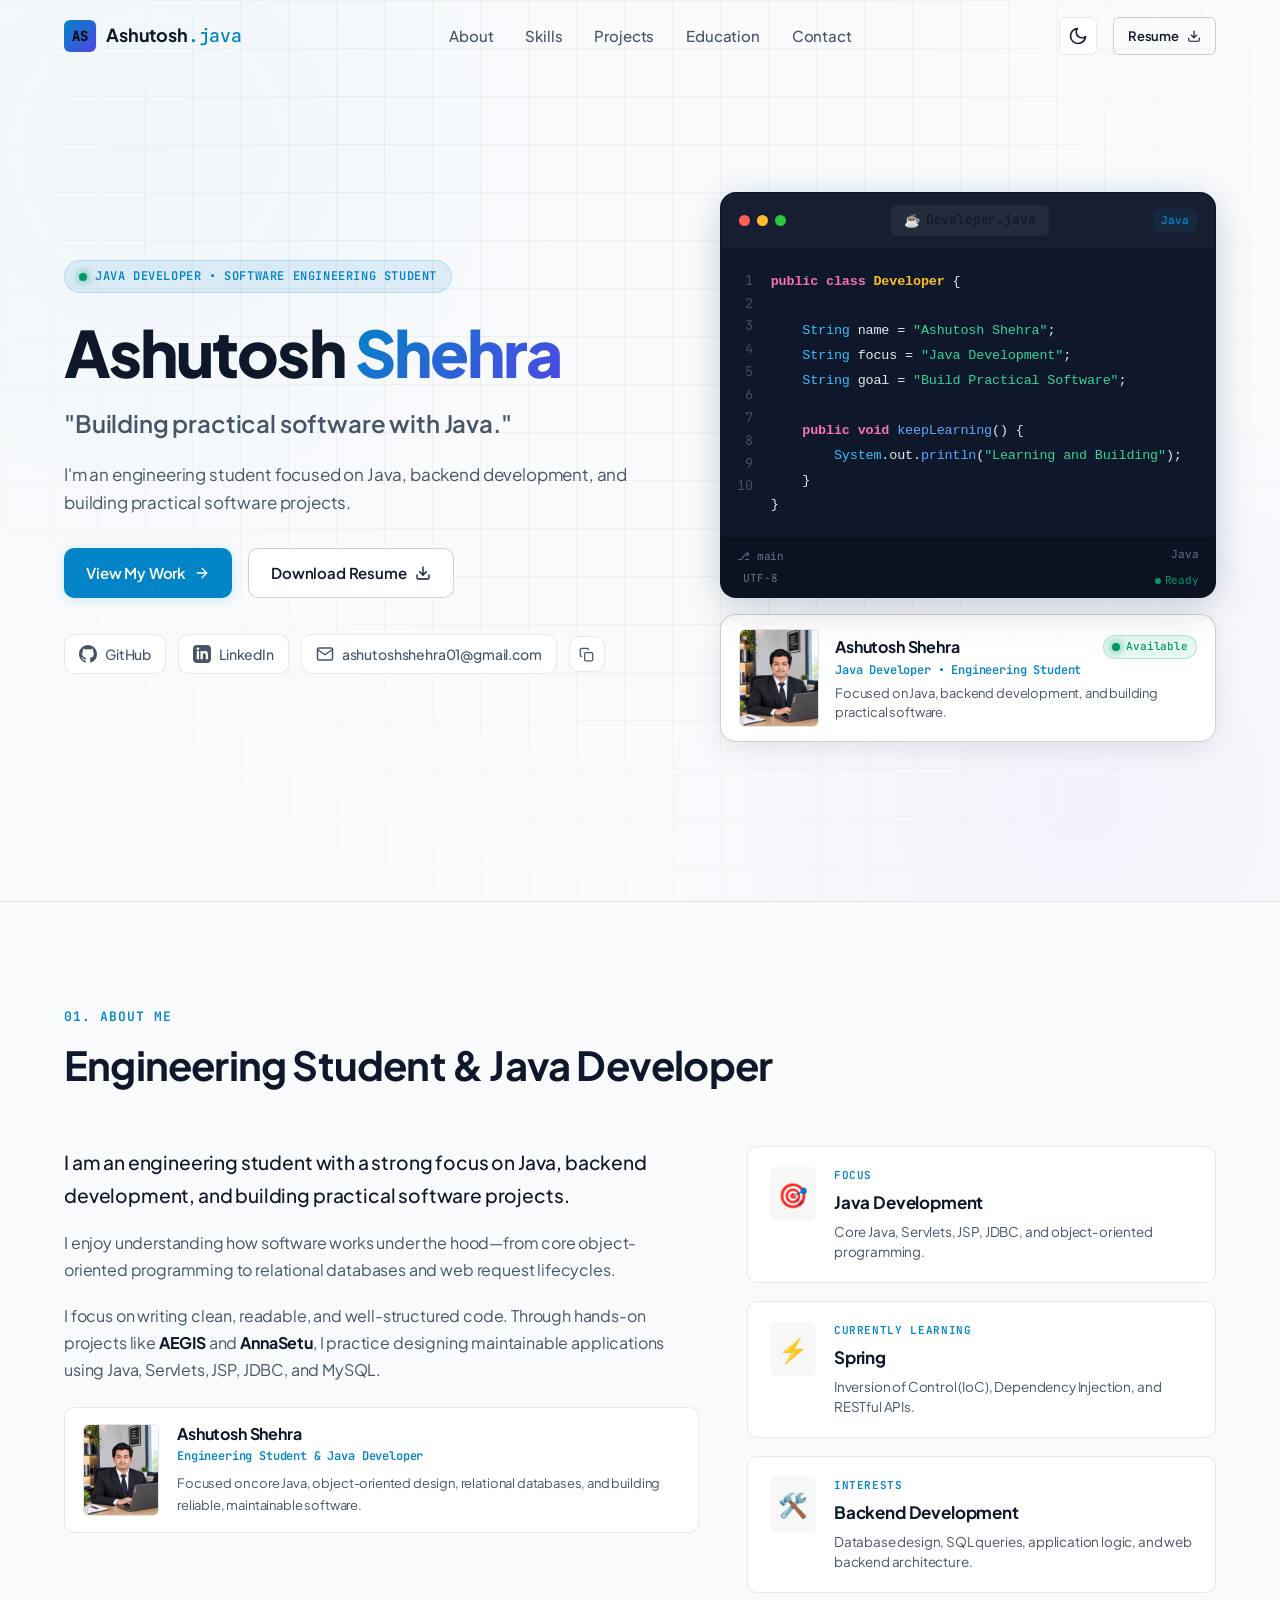
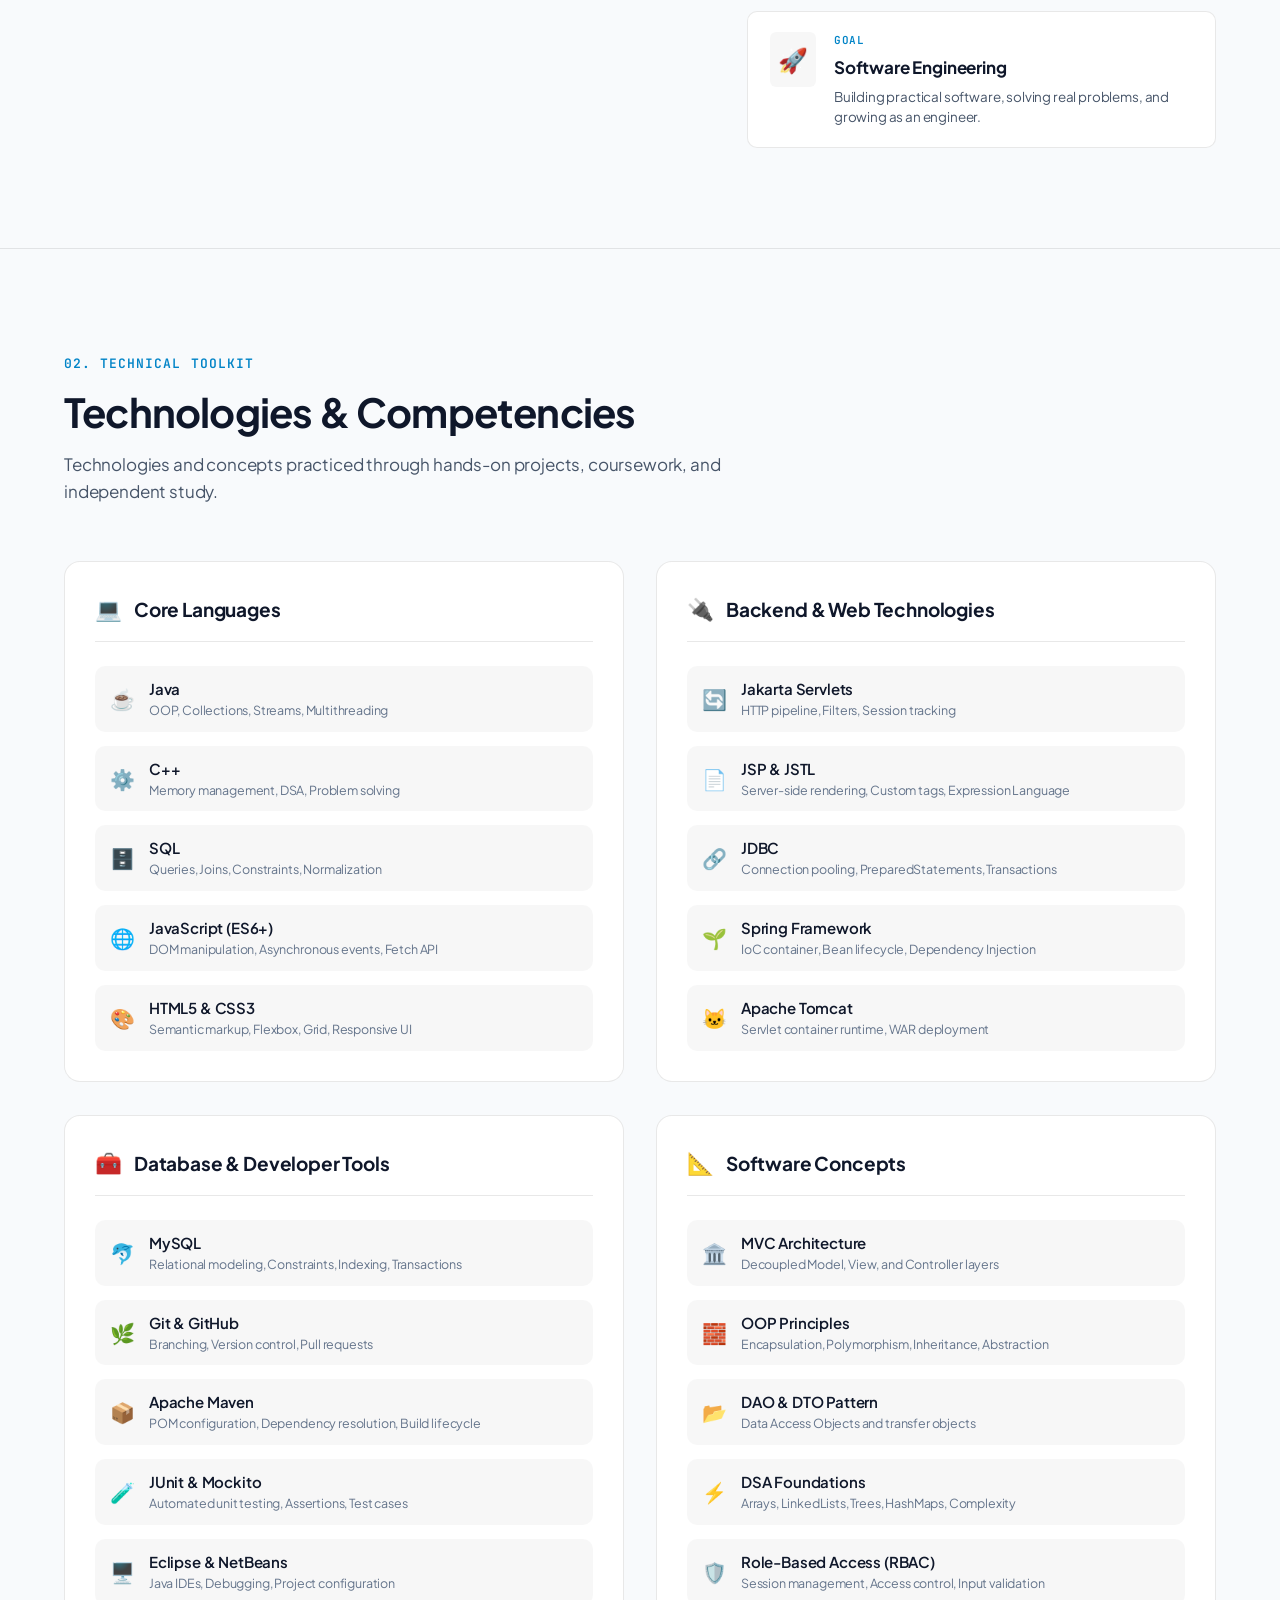
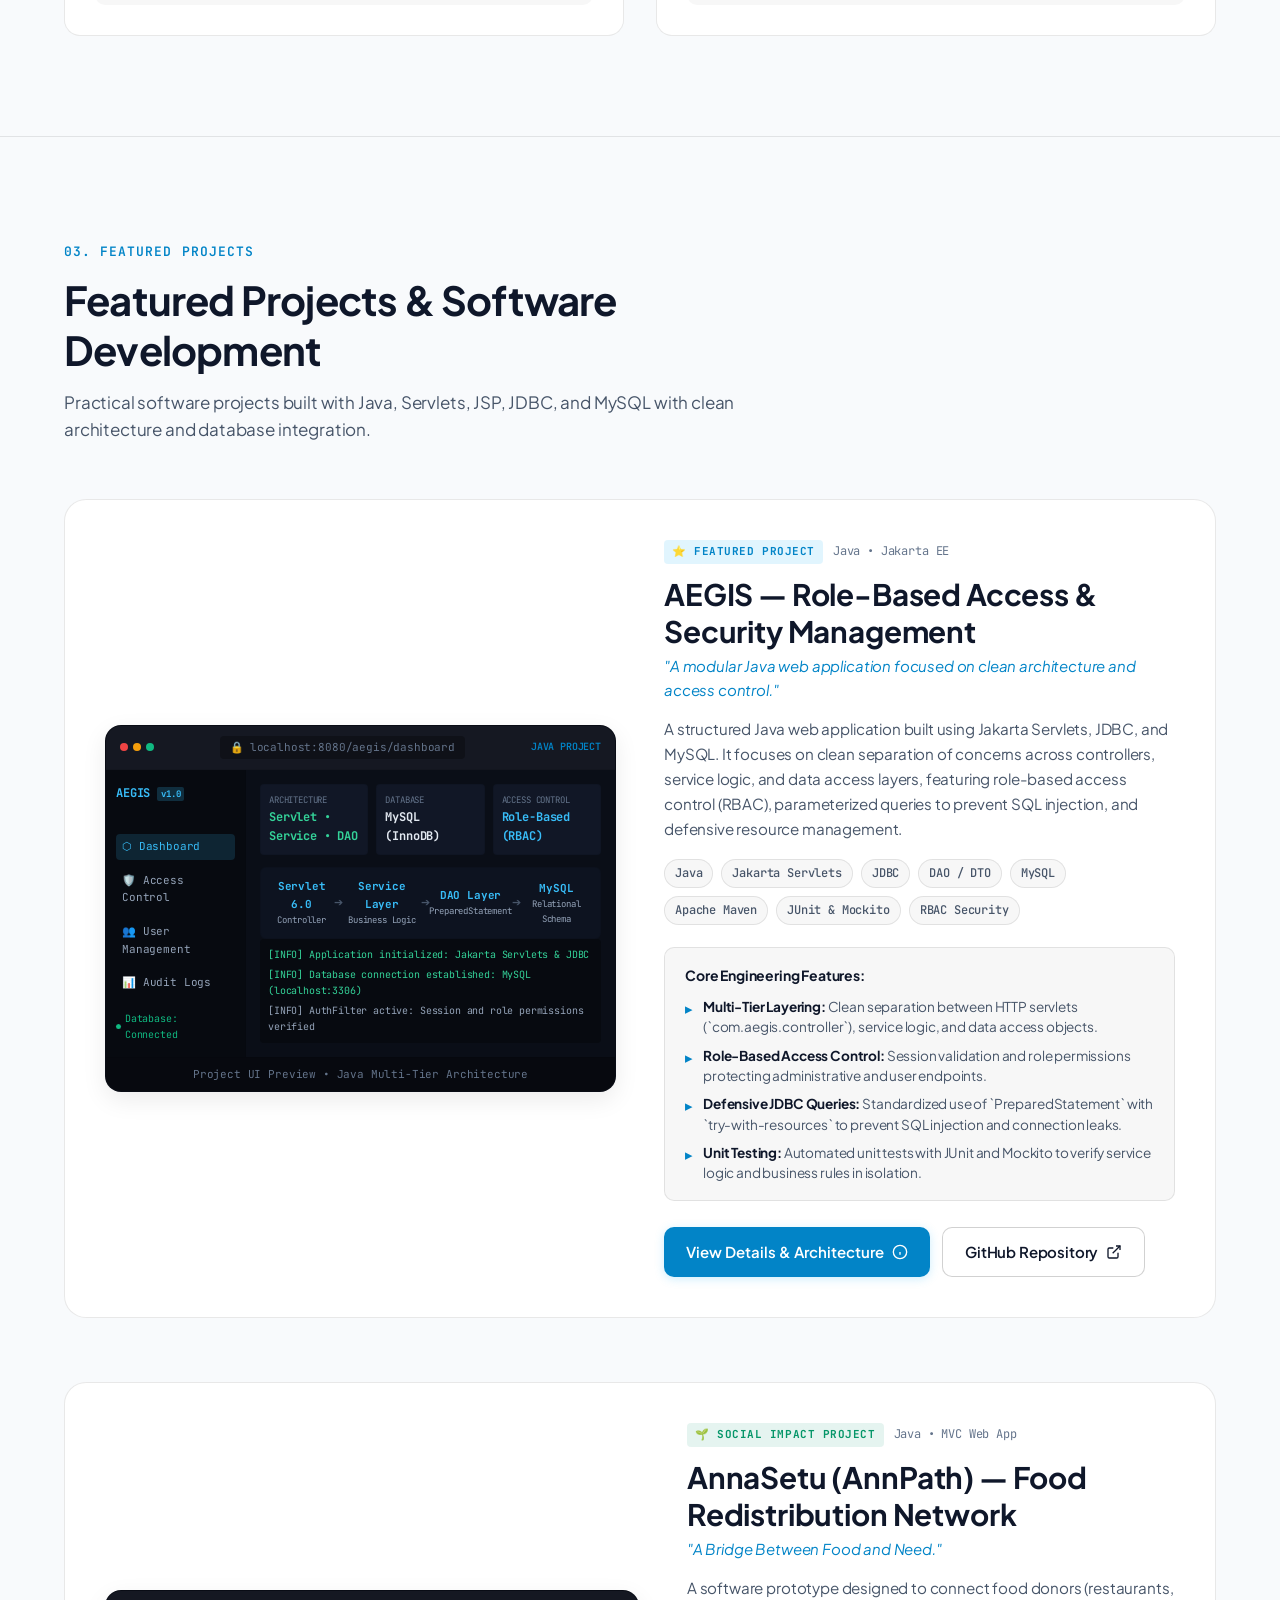
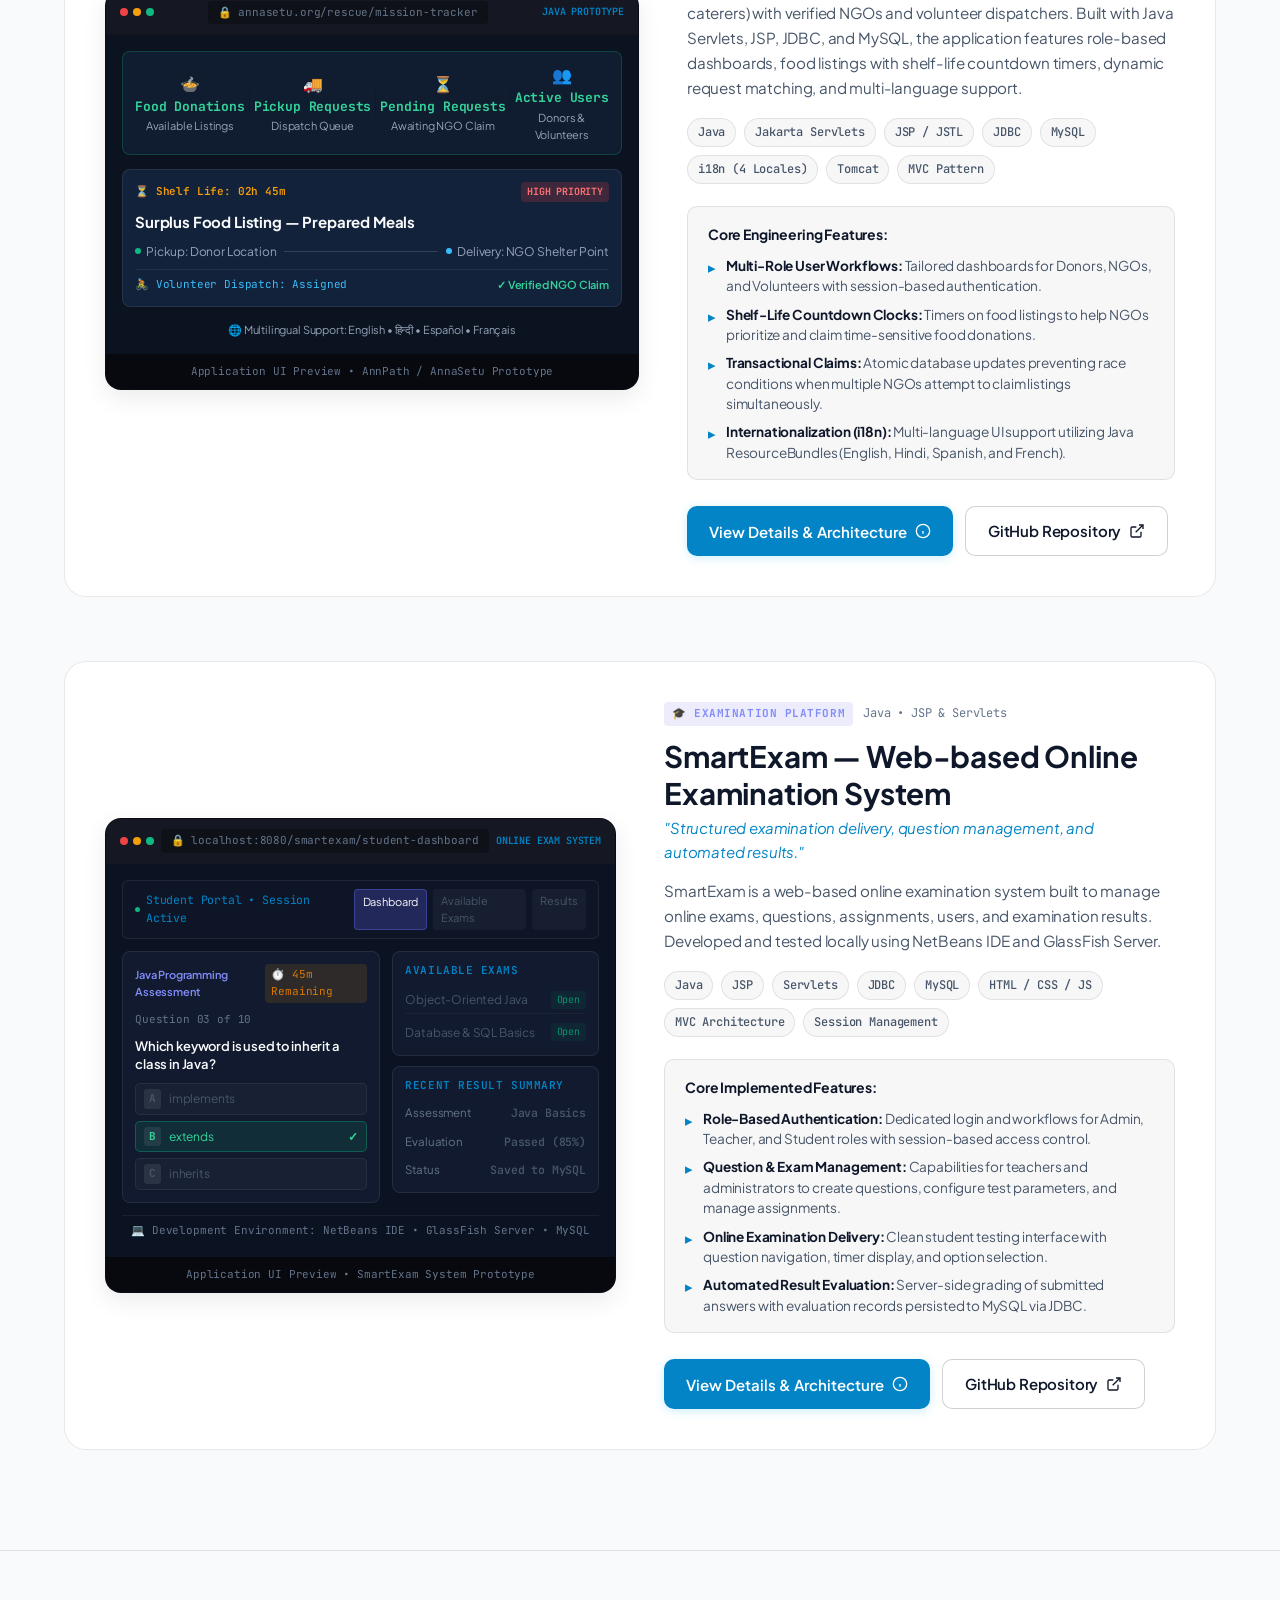
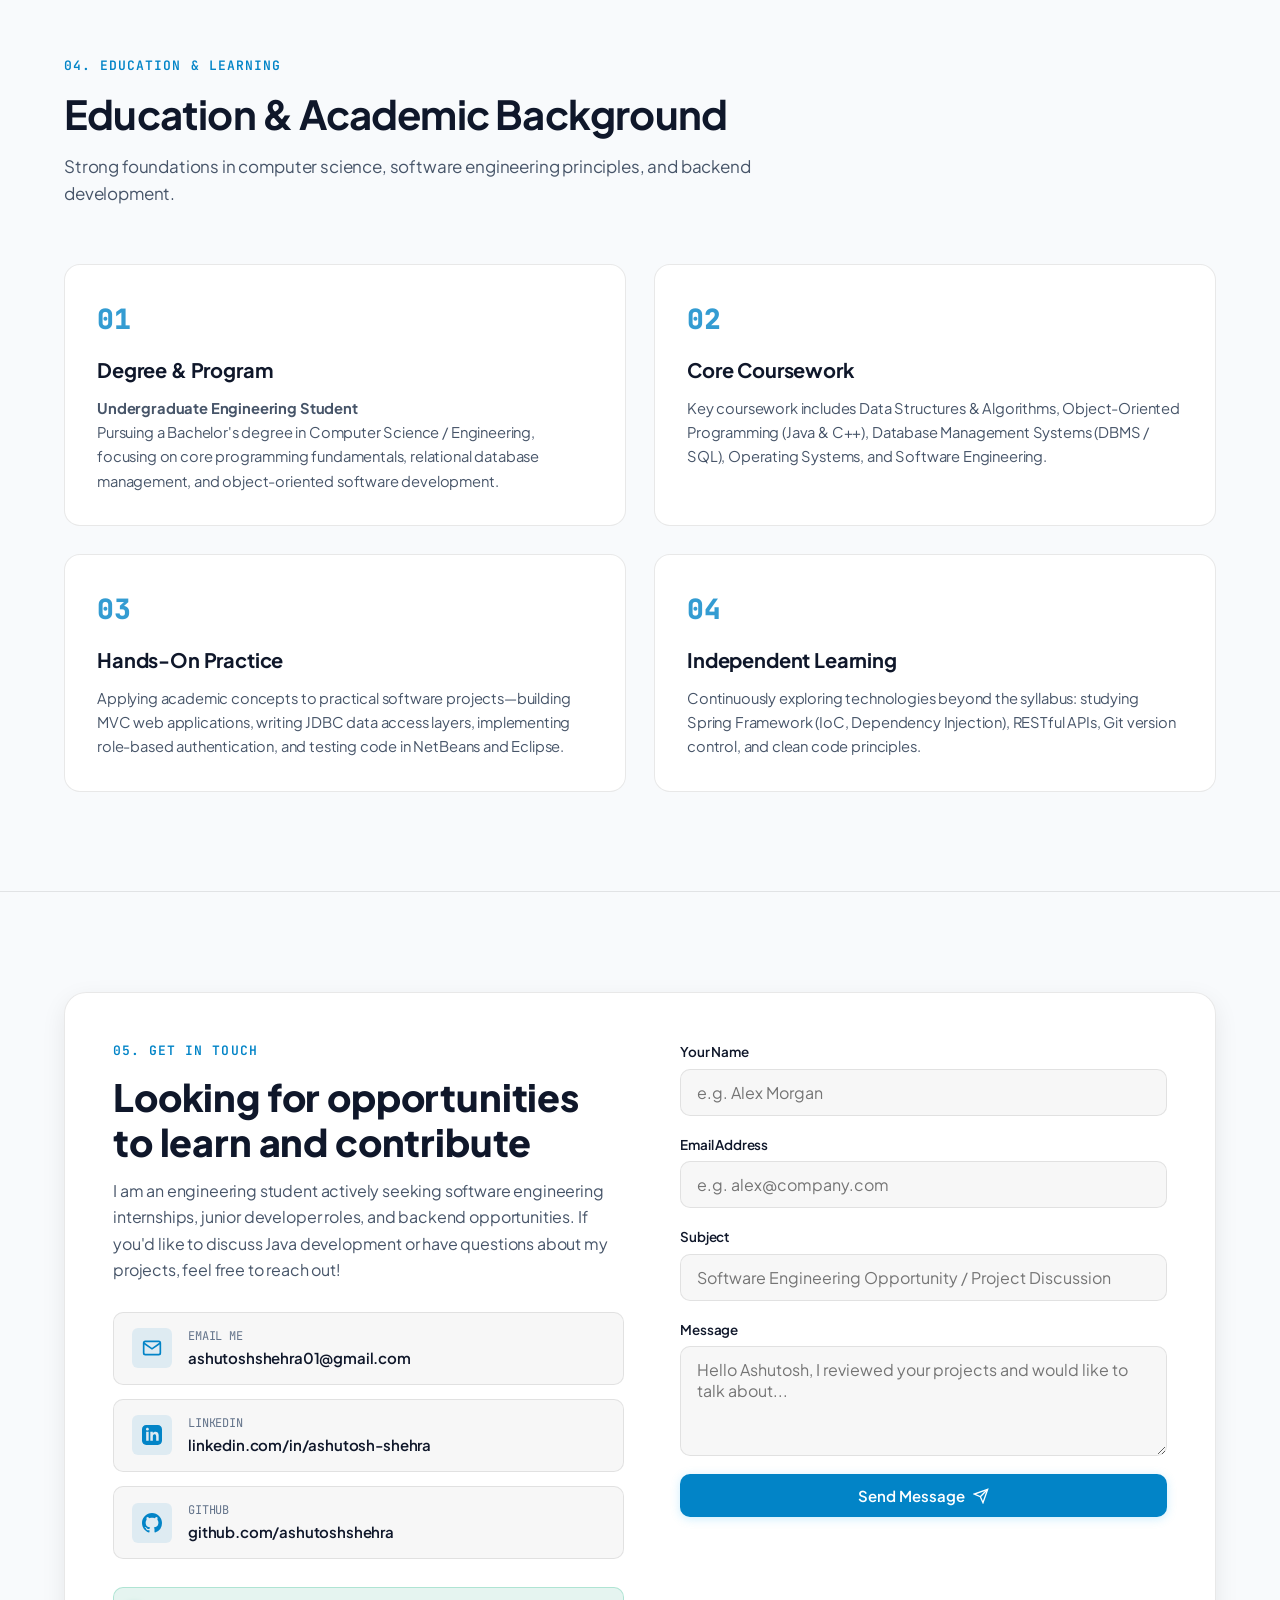
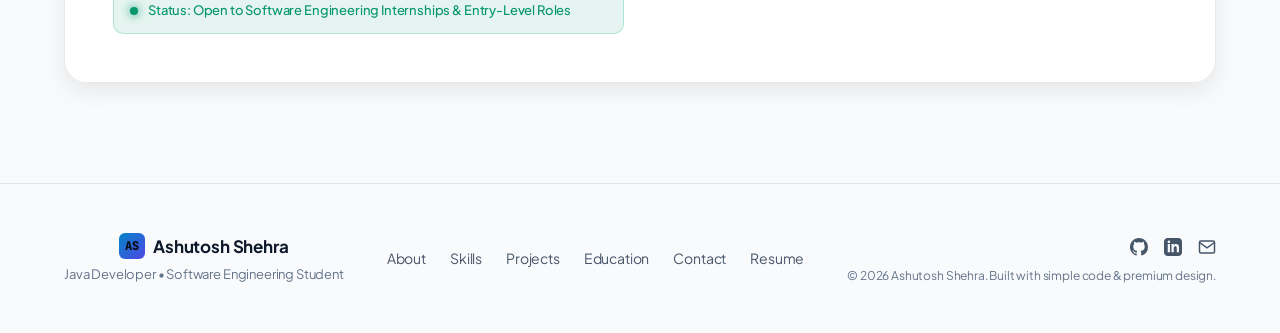
==== index.html @ b0442fe7 "Initial commit: Ashutosh Shehra developer portfolio ready for deployment" ====
<!DOCTYPE html>
<html lang="en" data-theme="dark">
<head>
  <meta charset="UTF-8">
  <meta name="viewport" content="width=device-width, initial-scale=1.0">
  <title>Ashutosh Shehra | Engineering Student &amp; Java Developer</title>
  <meta name="description" content="Portfolio of Ashutosh Shehra, an engineering student focused on Java, backend development, and building practical software projects.">
  <meta name="keywords" content="Ashutosh Shehra, Java Developer, Engineering Student, Jakarta EE, Servlets, JSP, Spring, MySQL, JDBC, Backend Developer">
  <meta name="author" content="Ashutosh Shehra">

  <meta name="theme-color" content="#080c14">
  <meta name="color-scheme" content="dark light">

  <!-- Open Graph / Facebook / LinkedIn Meta Tags -->
  <meta property="og:title" content="Ashutosh Shehra | Engineering Student &amp; Java Developer">
  <meta property="og:description" content="Engineering student focused on Java, backend development, and building practical software projects.">
  <meta property="og:type" content="website">
  <meta property="og:image" content="assets/ashutosh-shehra.jpg">

  <!-- Twitter Card Meta Tags -->
  <meta name="twitter:card" content="summary_large_image">
  <meta name="twitter:title" content="Ashutosh Shehra | Engineering Student &amp; Java Developer">
  <meta name="twitter:description" content="Engineering student focused on Java, backend development, and building practical software projects.">
  <meta name="twitter:image" content="assets/ashutosh-shehra.jpg">

  <!-- Google Fonts: Plus Jakarta Sans & JetBrains Mono -->
  <link rel="preconnect" href="https://fonts.googleapis.com">
  <link rel="preconnect" href="https://fonts.gstatic.com" crossorigin>
  <link href="https://fonts.googleapis.com/css2?family=JetBrains+Mono:wght@400;500;600&family=Plus+Jakarta+Sans:wght@300;400;500;600;700;800&display=swap" rel="stylesheet">

  <!-- Stylesheet -->
  <link rel="stylesheet" href="styles.css">

  <!-- Favicon SVG -->
  <link rel="icon" type="image/svg+xml" href="data:image/svg+xml,<svg xmlns='http://www.w3.org/2000/svg' viewBox='0 0 100 100'><rect width='100' height='100' rx='20' fill='%230f172a'/><text x='50%' y='55%' dominant-baseline='central' text-anchor='middle' font-family='sans-serif' font-weight='bold' font-size='46' fill='%2338bdf8'>AS</text></svg>">
</head>
<body>
  <!-- Background Glow & Grid Canvas Elements -->
  <div class="bg-pattern" aria-hidden="true">
    <div class="glow-orb glow-top-left"></div>
    <div class="glow-orb glow-bottom-right"></div>
    <div class="grid-overlay"></div>
  </div>

  <!-- NAVIGATION BAR -->
  <header class="navbar" id="navbar">
    <div class="nav-container">
      <a href="#hero" class="nav-brand" aria-label="Ashutosh Shehra Home">
        <span class="brand-monogram">AS</span>
        <span class="brand-text">Ashutosh<span class="brand-dot">.java</span></span>
      </a>

      <!-- Desktop Nav Items -->
      <nav class="nav-links" id="navLinks" aria-label="Main Navigation">
        <a href="#about" class="nav-link">About</a>
        <a href="#skills" class="nav-link">Skills</a>
        <a href="#projects" class="nav-link">Projects</a>
        <a href="#education" class="nav-link">Education</a>
        <a href="#contact" class="nav-link">Contact</a>
      </nav>

      <!-- Nav Actions (Theme Toggle & Resume Button) -->
      <div class="nav-actions">
        <!-- Theme Switcher -->
        <button id="themeToggle" class="theme-toggle" aria-label="Toggle dark/light theme" title="Toggle theme">
          <svg class="sun-icon" viewBox="0 0 24 24" width="20" height="20" fill="none" stroke="currentColor" stroke-width="2" stroke-linecap="round" stroke-linejoin="round">
            <circle cx="12" cy="12" r="5"></circle>
            <line x1="12" y1="12" x2="12" y2="3"></line>
            <line x1="12" y1="21" x2="12" y2="23"></line>
            <line x1="4.22" y1="4.22" x2="5.64" y2="5.64"></line>
            <line x1="18.36" y1="18.36" x2="19.78" y2="19.78"></line>
            <line x1="1" y1="12" x2="3" y2="12"></line>
            <line x1="21" y1="12" x2="23" y2="12"></line>
            <line x1="4.22" y1="19.78" x2="5.64" y2="18.36"></line>
            <line x1="18.36" y1="5.64" x2="19.78" y2="4.22"></line>
          </svg>
          <svg class="moon-icon" viewBox="0 0 24 24" width="20" height="20" fill="none" stroke="currentColor" stroke-width="2" stroke-linecap="round" stroke-linejoin="round">
            <path d="M21 12.79A9 9 0 1 1 11.21 3 7 7 0 0 0 21 12.79z"></path>
          </svg>
        </button>

        <a href="assets/Ashutosh_Shehra_Resume.pdf" download="Ashutosh_Shehra_Resume.pdf" class="btn btn-sm btn-outline nav-resume-btn">
          <span>Resume</span>
          <svg viewBox="0 0 24 24" width="14" height="14" fill="none" stroke="currentColor" stroke-width="2">
            <path d="M21 15v4a2 2 0 0 1-2 2H5a2 2 0 0 1-2-2v-4"></path>
            <polyline points="7 10 12 15 17 10"></polyline>
            <line x1="12" y1="15" x2="12" y2="3"></line>
          </svg>
        </a>

        <!-- Mobile Menu Toggle Button -->
        <button id="mobileMenuBtn" class="mobile-menu-btn" aria-label="Toggle navigation menu" aria-expanded="false">
          <span class="hamburger-bar"></span>
          <span class="hamburger-bar"></span>
          <span class="hamburger-bar"></span>
        </button>
      </div>
    </div>

    <!-- Mobile Drawer Navigation -->
    <div class="mobile-drawer" id="mobileDrawer">
      <nav class="mobile-nav-links">
        <a href="#about" class="mobile-nav-link">About</a>
        <a href="#skills" class="mobile-nav-link">Skills</a>
        <a href="#projects" class="mobile-nav-link">Projects</a>
        <a href="#education" class="mobile-nav-link">Education</a>
        <a href="#contact" class="mobile-nav-link">Contact</a>
        <div class="mobile-drawer-footer">
          <a href="assets/Ashutosh_Shehra_Resume.pdf" download="Ashutosh_Shehra_Resume.pdf" class="btn btn-primary btn-block">
            Download Resume
            <svg viewBox="0 0 24 24" width="16" height="16" fill="none" stroke="currentColor" stroke-width="2">
              <path d="M21 15v4a2 2 0 0 1-2 2H5a2 2 0 0 1-2-2v-4"></path>
              <polyline points="7 10 12 15 17 10"></polyline>
              <line x1="12" y1="15" x2="12" y2="3"></line>
            </svg>
          </a>
        </div>
      </nav>
    </div>
  </header>

  <main>
    <!-- 1 & 2. HERO SECTION -->
    <section class="hero-section" id="hero">
      <div class="container hero-container">
        
        <!-- Hero Left Column -->
        <div class="hero-content reveal-on-scroll">
          <div class="hero-badge">
            <span class="status-indicator"></span>
            <span class="badge-text">JAVA DEVELOPER • SOFTWARE ENGINEERING STUDENT</span>
          </div>

          <h1 class="hero-name">
            Ashutosh <span class="gradient-text">Shehra</span>
          </h1>

          <p class="hero-tagline">
            "Building practical software with Java."
          </p>

          <p class="hero-description">
            I'm an engineering student focused on Java, backend development, and building practical software projects.
          </p>

          <!-- Hero CTAs -->
          <div class="hero-actions">
            <a href="#projects" class="btn btn-primary">
              <span>View My Work</span>
              <svg viewBox="0 0 24 24" width="16" height="16" fill="none" stroke="currentColor" stroke-width="2" stroke-linecap="round" stroke-linejoin="round" class="btn-arrow">
                <line x1="5" y1="12" x2="19" y2="12"></line>
                <polyline points="12 5 19 12 12 19"></polyline>
              </svg>
            </a>

            <a href="assets/Ashutosh_Shehra_Resume.pdf" download="Ashutosh_Shehra_Resume.pdf" class="btn btn-secondary">
              <span>Download Resume</span>
              <svg viewBox="0 0 24 24" width="16" height="16" fill="none" stroke="currentColor" stroke-width="2" stroke-linecap="round" stroke-linejoin="round">
                <path d="M21 15v4a2 2 0 0 1-2 2H5a2 2 0 0 1-2-2v-4"></path>
                <polyline points="7 10 12 15 17 10"></polyline>
                <line x1="12" y1="15" x2="12" y2="3"></line>
              </svg>
            </a>
          </div>

          <!-- Hero Social Links & Email -->
          <div class="hero-socials">
            <a href="https://github.com/ashutoshshehra" target="_blank" rel="noopener noreferrer" class="social-chip" aria-label="GitHub Profile">
              <svg viewBox="0 0 24 24" width="18" height="18" fill="currentColor">
                <path d="M12 0C5.37 0 0 5.37 0 12c0 5.31 3.435 9.795 8.205 11.385.6.105.825-.255.825-.57 0-.285-.015-1.23-.015-2.235-3.015.555-3.795-.735-4.035-1.41-.135-.345-.72-1.41-1.23-1.695-.42-.225-1.02-.78-.015-.795.945-.015 1.62.87 1.845 1.23 1.08 1.815 2.805 1.305 3.495.99.105-.78.42-1.305.765-1.605-2.67-.3-5.46-1.335-5.46-5.925 0-1.305.465-2.385 1.23-3.225-.12-.3-.54-1.53.12-3.18 0 0 1.005-.315 3.3 1.23.96-.27 1.98-.405 3-.405s2.04.135 3 .405c2.295-1.56 3.3-1.23 3.3-1.23.66 1.65.24 2.88.12 3.18.765.84 1.23 1.905 1.23 3.225 0 4.605-2.805 5.625-5.475 5.925.435.375.81 1.095.81 2.22 0 1.605-.015 2.895-.015 3.3 0 .315.225.69.825.57A12.02 12.02 0 0024 12c0-6.63-5.37-12-12-12z"/>
              </svg>
              <span>GitHub</span>
            </a>

            <a href="https://www.linkedin.com/in/ashutosh-shehra-17b498398" target="_blank" rel="noopener noreferrer" class="social-chip" aria-label="LinkedIn Profile">
              <svg viewBox="0 0 24 24" width="18" height="18" fill="currentColor">
                <path d="M19 0h-14c-2.761 0-5 2.239-5 5v14c0 2.761 2.239 5 5 5h14c2.762 0 5-2.239 5-5v-14c0-2.761-2.238-5-5-5zm-11 19h-3v-11h3v11zm-1.5-12.268c-.966 0-1.75-.79-1.75-1.764s.784-1.764 1.75-1.764 1.75.79 1.75 1.764-.783 1.764-1.75 1.764zm13.5 12.268h-3v-5.604c0-3.368-4-3.113-4 0v5.604h-3v-11h3v1.765c1.396-2.586 7-2.777 7 2.476v6.759z"/>
              </svg>
              <span>LinkedIn</span>
            </a>

            <a href="mailto:ashutoshshehra01@gmail.com" class="social-chip" aria-label="Email Ashutosh Shehra">
              <svg viewBox="0 0 24 24" width="18" height="18" fill="none" stroke="currentColor" stroke-width="2" stroke-linecap="round" stroke-linejoin="round">
                <path d="M4 4h16c1.1 0 2 .9 2 2v12c0 1.1-.9 2-2 2H4c-1.1 0-2-.9-2-2V6c0-1.1.9-2 2-2z"></path>
                <polyline points="22,6 12,13 2,6"></polyline>
              </svg>
              <span>ashutoshshehra01@gmail.com</span>
            </a>

            <!-- Quick copy email tooltip button -->
            <button class="copy-email-btn" id="copyEmailBtn" data-email="ashutoshshehra01@gmail.com" title="Copy email address" aria-label="Copy email">
              <svg viewBox="0 0 24 24" width="15" height="15" fill="none" stroke="currentColor" stroke-width="2">
                <rect x="9" y="9" width="13" height="13" rx="2" ry="2"></rect>
                <path d="M5 15H4a2 2 0 0 1-2-2V4a2 2 0 0 1 2-2h9a2 2 0 0 1 2 2v1"></path>
              </svg>
              <span class="copy-tooltip" id="copyTooltip">Copy</span>
            </button>
          </div>
        </div>

        <!-- Hero Right Column: Developer Code Editor & Profile Showcase -->
        <div class="hero-visual reveal-on-scroll">
          <div class="code-editor-card">
            <!-- Window Top Bar -->
            <div class="editor-header">
              <div class="editor-controls">
                <span class="dot dot-close"></span>
                <span class="dot dot-minimize"></span>
                <span class="dot dot-maximize"></span>
              </div>
              <div class="editor-tab">
                <span class="tab-icon">☕</span>
                <span class="tab-title">Developer.java</span>
              </div>
              <div class="editor-badge">
                <span>Java</span>
              </div>
            </div>

            <!-- Code Editor Body -->
            <div class="editor-body">
              <div class="line-numbers" aria-hidden="true">
                <span>1</span>
                <span>2</span>
                <span>3</span>
                <span>4</span>
                <span>5</span>
                <span>6</span>
                <span>7</span>
                <span>8</span>
                <span>9</span>
                <span>10</span>
              </div>
              <pre class="code-content"><code><span class="code-kw">public class</span> <span class="code-class">Developer</span> {

    <span class="code-type">String</span> <span class="code-var">name</span> = <span class="code-str">"Ashutosh Shehra"</span>;
    <span class="code-type">String</span> <span class="code-var">focus</span> = <span class="code-str">"Java Development"</span>;
    <span class="code-type">String</span> <span class="code-var">goal</span> = <span class="code-str">"Build Practical Software"</span>;

    <span class="code-kw">public void</span> <span class="code-method">keepLearning</span>() {
        <span class="code-type">System</span>.<span class="code-var">out</span>.<span class="code-method">println</span>(<span class="code-str">"Learning and Building"</span>);
    }
}</code></pre>
            </div>

            <!-- Editor Status Bar Footer -->
            <div class="editor-footer">
              <div class="footer-left">
                <span class="status-git-branch">⎇ main</span>
                <span class="status-encoding">UTF-8</span>
              </div>
              <div class="footer-right">
                <span class="status-lang">Java</span>
                <span class="status-pill">Ready</span>
              </div>
            </div>
          </div>

          <!-- Developer Profile Companion Card (No overlap, 100% clean) -->
          <div class="hero-profile-card">
            <div class="hero-profile-frame">
              <img 
                src="assets/ashutosh-shehra.jpg" 
                alt="Ashutosh Shehra - Java Developer and Software Engineering Student" 
                class="hero-profile-img" 
                width="84" 
                height="102" 
                loading="eager" 
                decoding="async" 
              />
            </div>
            <div class="hero-profile-details">
              <div class="hero-profile-header">
                <span class="hero-profile-name">Ashutosh Shehra</span>
                <span class="hero-profile-status">
                  <span class="status-indicator"></span>
                  <span>Available</span>
                </span>
              </div>
              <div class="hero-profile-role">Java Developer • Engineering Student</div>
              <p class="hero-profile-desc">
                Focused on Java, backend development, and building practical software.
              </p>
            </div>
          </div>
        </div>

      </div>
    </section>

    <!-- 7. ABOUT SECTION -->
    <section class="section about-section" id="about">
      <div class="container">
        
        <div class="section-header reveal-on-scroll">
          <span class="section-tag">01. ABOUT ME</span>
          <h2 class="section-title">Engineering Student &amp; Java Developer</h2>
        </div>

        <div class="about-grid">
          <!-- Left: Narrative -->
          <div class="about-narrative reveal-on-scroll">
            <p class="lead-text">
              I am an engineering student with a strong focus on Java, backend development, and building practical software projects.
            </p>
            <p>
              I enjoy understanding how software works under the hood—from core object-oriented programming to relational databases and web request lifecycles.
            </p>
            <p>
              I focus on writing clean, readable, and well-structured code. Through hands-on projects like <strong>AEGIS</strong> and <strong>AnnaSetu</strong>, I practice designing maintainable applications using Java, Servlets, JSP, JDBC, and MySQL.
            </p>

            <!-- Supporting Profile Card in About -->
            <div class="about-profile-card">
              <div class="about-profile-frame">
                <img 
                  src="assets/ashutosh-shehra.jpg" 
                  alt="Ashutosh Shehra - Java Developer and Software Engineering Student" 
                  class="about-profile-img" 
                  width="80" 
                  height="96" 
                  loading="lazy" 
                  decoding="async" 
                />
              </div>
              <div class="about-profile-meta">
                <div class="about-profile-name">Ashutosh Shehra</div>
                <div class="about-profile-role">Engineering Student &amp; Java Developer</div>
                <p class="about-profile-bio">
                  Focused on core Java, object-oriented design, relational databases, and building reliable, maintainable software.
                </p>
              </div>
            </div>
          </div>

          <!-- Right: Information Cards -->
          <div class="about-cards-col reveal-on-scroll">
            
            <div class="info-card">
              <div class="info-card-icon">🎯</div>
              <div class="info-card-content">
                <span class="info-card-label">Focus</span>
                <h3 class="info-card-value">Java Development</h3>
                <p class="info-card-detail">Core Java, Servlets, JSP, JDBC, and object-oriented programming.</p>
              </div>
            </div>

            <div class="info-card">
              <div class="info-card-icon">⚡</div>
              <div class="info-card-content">
                <span class="info-card-label">Currently Learning</span>
                <h3 class="info-card-value">Spring</h3>
                <p class="info-card-detail">Inversion of Control (IoC), Dependency Injection, and RESTful APIs.</p>
              </div>
            </div>

            <div class="info-card">
              <div class="info-card-icon">🛠️</div>
              <div class="info-card-content">
                <span class="info-card-label">Interests</span>
                <h3 class="info-card-value">Backend Development</h3>
                <p class="info-card-detail">Database design, SQL queries, application logic, and web backend architecture.</p>
              </div>
            </div>

            <div class="info-card">
              <div class="info-card-icon">🚀</div>
              <div class="info-card-content">
                <span class="info-card-label">Goal</span>
                <h3 class="info-card-value">Software Engineering</h3>
                <p class="info-card-detail">Building practical software, solving real problems, and growing as an engineer.</p>
              </div>
            </div>

          </div>
        </div>

      </div>
    </section>

    <!-- 8. SKILLS SECTION -->
    <section class="section skills-section" id="skills">
      <div class="container">
        
        <div class="section-header reveal-on-scroll">
          <span class="section-tag">02. TECHNICAL TOOLKIT</span>
          <h2 class="section-title">Technologies &amp; Competencies</h2>
          <p class="section-subtitle">
            Technologies and concepts practiced through hands-on projects, coursework, and independent study.
          </p>
        </div>

        <!-- Skills Categories Grid -->
        <div class="skills-categories-grid">
          
          <!-- Category 1: Languages & Core Foundations -->
          <div class="skill-category-card reveal-on-scroll">
            <div class="category-header">
              <span class="category-icon">💻</span>
              <h3 class="category-title">Core Languages</h3>
            </div>
            <div class="tech-badges-list">
              
              <div class="tech-badge" data-tech="Java">
                <span class="tech-icon">☕</span>
                <div class="tech-info">
                  <span class="tech-name">Java</span>
                  <span class="tech-desc">OOP, Collections, Streams, Multithreading</span>
                </div>
              </div>

              <div class="tech-badge" data-tech="C++">
                <span class="tech-icon">⚙️</span>
                <div class="tech-info">
                  <span class="tech-name">C++</span>
                  <span class="tech-desc">Memory management, DSA, Problem solving</span>
                </div>
              </div>

              <div class="tech-badge" data-tech="SQL">
                <span class="tech-icon">🗄️</span>
                <div class="tech-info">
                  <span class="tech-name">SQL</span>
                  <span class="tech-desc">Queries, Joins, Constraints, Normalization</span>
                </div>
              </div>

              <div class="tech-badge" data-tech="JavaScript">
                <span class="tech-icon">🌐</span>
                <div class="tech-info">
                  <span class="tech-name">JavaScript (ES6+)</span>
                  <span class="tech-desc">DOM manipulation, Asynchronous events, Fetch API</span>
                </div>
              </div>

              <div class="tech-badge" data-tech="HTML5 & CSS3">
                <span class="tech-icon">🎨</span>
                <div class="tech-info">
                  <span class="tech-name">HTML5 &amp; CSS3</span>
                  <span class="tech-desc">Semantic markup, Flexbox, Grid, Responsive UI</span>
                </div>
              </div>

            </div>
          </div>

          <!-- Category 2: Backend & Web Technologies -->
          <div class="skill-category-card reveal-on-scroll">
            <div class="category-header">
              <span class="category-icon">🔌</span>
              <h3 class="category-title">Backend &amp; Web Technologies</h3>
            </div>
            <div class="tech-badges-list">
              
              <div class="tech-badge" data-tech="Servlets">
                <span class="tech-icon">🔄</span>
                <div class="tech-info">
                  <span class="tech-name">Jakarta Servlets</span>
                  <span class="tech-desc">HTTP pipeline, Filters, Session tracking</span>
                </div>
              </div>

              <div class="tech-badge" data-tech="JSP">
                <span class="tech-icon">📄</span>
                <div class="tech-info">
                  <span class="tech-name">JSP &amp; JSTL</span>
                  <span class="tech-desc">Server-side rendering, Custom tags, Expression Language</span>
                </div>
              </div>

              <div class="tech-badge" data-tech="JDBC">
                <span class="tech-icon">🔗</span>
                <div class="tech-info">
                  <span class="tech-name">JDBC</span>
                  <span class="tech-desc">Connection pooling, PreparedStatements, Transactions</span>
                </div>
              </div>

              <div class="tech-badge" data-tech="Spring">
                <span class="tech-icon">🌱</span>
                <div class="tech-info">
                  <span class="tech-name">Spring Framework</span>
                  <span class="tech-desc">IoC container, Bean lifecycle, Dependency Injection</span>
                </div>
              </div>

              <div class="tech-badge" data-tech="Tomcat">
                <span class="tech-icon">🐱</span>
                <div class="tech-info">
                  <span class="tech-name">Apache Tomcat</span>
                  <span class="tech-desc">Servlet container runtime, WAR deployment</span>
                </div>
              </div>

            </div>
          </div>

          <!-- Category 3: Database & Engineering Tools -->
          <div class="skill-category-card reveal-on-scroll">
            <div class="category-header">
              <span class="category-icon">🧰</span>
              <h3 class="category-title">Database &amp; Developer Tools</h3>
            </div>
            <div class="tech-badges-list">
              
              <div class="tech-badge" data-tech="MySQL">
                <span class="tech-icon">🐬</span>
                <div class="tech-info">
                  <span class="tech-name">MySQL</span>
                  <span class="tech-desc">Relational modeling, Constraints, Indexing, Transactions</span>
                </div>
              </div>

              <div class="tech-badge" data-tech="Git">
                <span class="tech-icon">🌿</span>
                <div class="tech-info">
                  <span class="tech-name">Git &amp; GitHub</span>
                  <span class="tech-desc">Branching, Version control, Pull requests</span>
                </div>
              </div>

              <div class="tech-badge" data-tech="Maven">
                <span class="tech-icon">📦</span>
                <div class="tech-info">
                  <span class="tech-name">Apache Maven</span>
                  <span class="tech-desc">POM configuration, Dependency resolution, Build lifecycle</span>
                </div>
              </div>

              <div class="tech-badge" data-tech="JUnit">
                <span class="tech-icon">🧪</span>
                <div class="tech-info">
                  <span class="tech-name">JUnit &amp; Mockito</span>
                  <span class="tech-desc">Automated unit testing, Assertions, Test cases</span>
                </div>
              </div>

              <div class="tech-badge" data-tech="IDEs">
                <span class="tech-icon">🖥️</span>
                <div class="tech-info">
                  <span class="tech-name">Eclipse &amp; NetBeans</span>
                  <span class="tech-desc">Java IDEs, Debugging, Project configuration</span>
                </div>
              </div>

            </div>
          </div>

          <!-- Category 4: Software Concepts -->
          <div class="skill-category-card reveal-on-scroll">
            <div class="category-header">
              <span class="category-icon">📐</span>
              <h3 class="category-title">Software Concepts</h3>
            </div>
            <div class="tech-badges-list">
              
              <div class="tech-badge" data-tech="MVC">
                <span class="tech-icon">🏛️</span>
                <div class="tech-info">
                  <span class="tech-name">MVC Architecture</span>
                  <span class="tech-desc">Decoupled Model, View, and Controller layers</span>
                </div>
              </div>

              <div class="tech-badge" data-tech="OOP">
                <span class="tech-icon">🧱</span>
                <div class="tech-info">
                  <span class="tech-name">OOP Principles</span>
                  <span class="tech-desc">Encapsulation, Polymorphism, Inheritance, Abstraction</span>
                </div>
              </div>

              <div class="tech-badge" data-tech="DAO">
                <span class="tech-icon">📂</span>
                <div class="tech-info">
                  <span class="tech-name">DAO &amp; DTO Pattern</span>
                  <span class="tech-desc">Data Access Objects and transfer objects</span>
                </div>
              </div>

              <div class="tech-badge" data-tech="DSA">
                <span class="tech-icon">⚡</span>
                <div class="tech-info">
                  <span class="tech-name">DSA Foundations</span>
                  <span class="tech-desc">Arrays, LinkedLists, Trees, HashMaps, Complexity</span>
                </div>
              </div>

              <div class="tech-badge" data-tech="RBAC">
                <span class="tech-icon">🛡️</span>
                <div class="tech-info">
                  <span class="tech-name">Role-Based Access (RBAC)</span>
                  <span class="tech-desc">Session management, Access control, Input validation</span>
                </div>
              </div>

            </div>
          </div>

        </div>

      </div>
    </section>

    <!-- 9, 10, 11, 12. PROJECTS SECTION (SHOWCASE) -->
    <section class="section projects-section" id="projects">
      <div class="container">
        
        <div class="section-header reveal-on-scroll">
          <span class="section-tag">03. FEATURED PROJECTS</span>
          <h2 class="section-title">Featured Projects &amp; Software Development</h2>
          <p class="section-subtitle">
            Practical software projects built with Java, Servlets, JSP, JDBC, and MySQL with clean architecture and database integration.
          </p>
        </div>

        <div class="projects-list">
          
          <!-- FEATURED PROJECT 1: AEGIS -->
          <article class="featured-project-card reveal-on-scroll" id="project-aegis">
            <!-- Project Mockup Preview Area -->
            <div class="project-preview-wrapper">
              <div class="mockup-frame">
                <!-- Mockup Top Bar -->
                <div class="mockup-header">
                  <div class="mockup-dots">
                    <span class="m-dot red"></span>
                    <span class="m-dot yellow"></span>
                    <span class="m-dot green"></span>
                  </div>
                  <div class="mockup-address">
                    <span class="lock-icon">🔒</span>
                    <span>localhost:8080/aegis/dashboard</span>
                  </div>
                  <div class="mockup-badge">JAVA PROJECT</div>
                </div>

                <!-- Abstract UI Dashboard Simulation: AEGIS -->
                <div class="mockup-body aegis-dashboard-mockup">
                  <div class="aegis-sidebar">
                    <div class="sidebar-logo">AEGIS <span class="tag">v1.0</span></div>
                    <div class="sidebar-nav">
                      <div class="s-nav-item active">⬡ Dashboard</div>
                      <div class="s-nav-item">🛡️ Access Control</div>
                      <div class="s-nav-item">👥 User Management</div>
                      <div class="s-nav-item">📊 Audit Logs</div>
                    </div>
                    <div class="sidebar-status">
                      <span class="status-dot green"></span> Database: Connected
                    </div>
                  </div>

                  <div class="aegis-main">
                    <div class="dash-top-metrics">
                      <div class="d-metric-card">
                        <span class="d-metric-label">Architecture</span>
                        <span class="d-metric-val green-text">Servlet • Service • DAO</span>
                      </div>
                      <div class="d-metric-card">
                        <span class="d-metric-label">Database</span>
                        <span class="d-metric-val">MySQL (InnoDB)</span>
                      </div>
                      <div class="d-metric-card">
                        <span class="d-metric-label">Access Control</span>
                        <span class="d-metric-val blue-text">Role-Based (RBAC)</span>
                      </div>
                    </div>

                    <div class="dash-engine-view">
                      <div class="pipeline-flow">
                        <div class="pipe-node active">
                          <span class="node-title">Servlet 6.0</span>
                          <span class="node-sub">Controller</span>
                        </div>
                        <span class="pipe-arrow">➔</span>
                        <div class="pipe-node active">
                          <span class="node-title">Service Layer</span>
                          <span class="node-sub">Business Logic</span>
                        </div>
                        <span class="pipe-arrow">➔</span>
                        <div class="pipe-node active">
                          <span class="node-title">DAO Layer</span>
                          <span class="node-sub">PreparedStatement</span>
                        </div>
                        <span class="pipe-arrow">➔</span>
                        <div class="pipe-node active">
                          <span class="node-title">MySQL</span>
                          <span class="node-sub">Relational Schema</span>
                        </div>
                      </div>

                      <div class="live-audit-log">
                        <span class="log-line ok">[INFO] Application initialized: Jakarta Servlets &amp; JDBC</span>
                        <span class="log-line ok">[INFO] Database connection established: MySQL (localhost:3306)</span>
                        <span class="log-line info">[INFO] AuthFilter active: Session and role permissions verified</span>
                      </div>
                    </div>
                  </div>
                </div>

                <div class="mockup-label-tag">Project UI Preview • Java Multi-Tier Architecture</div>
              </div>
            </div>

            <!-- Project Details & Content -->
            <div class="project-info">
              <div class="project-pill-header">
                <span class="project-flagship-pill">⭐ FEATURED PROJECT</span>
                <span class="project-time-pill">Java • Jakarta EE</span>
              </div>

              <h3 class="project-title">AEGIS — Role-Based Access &amp; Security Management</h3>
              <p class="project-motto">"A modular Java web application focused on clean architecture and access control."</p>

              <p class="project-description">
                A structured Java web application built using Jakarta Servlets, JDBC, and MySQL. It focuses on clean separation of concerns across controllers, service logic, and data access layers, featuring role-based access control (RBAC), parameterized queries to prevent SQL injection, and defensive resource management.
              </p>

              <div class="project-tags">
                <span class="pill-tag">Java</span>
                <span class="pill-tag">Jakarta Servlets</span>
                <span class="pill-tag">JDBC</span>
                <span class="pill-tag">DAO / DTO</span>
                <span class="pill-tag">MySQL</span>
                <span class="pill-tag">Apache Maven</span>
                <span class="pill-tag">JUnit &amp; Mockito</span>
                <span class="pill-tag">RBAC Security</span>
              </div>

              <!-- Main Project Features List -->
              <div class="project-features-list">
                <h4 class="features-title">Core Engineering Features:</h4>
                <ul class="features-ul">
                  <li><strong>Multi-Tier Layering:</strong> Clean separation between HTTP servlets (`com.aegis.controller`), service logic, and data access objects.</li>
                  <li><strong>Role-Based Access Control:</strong> Session validation and role permissions protecting administrative and user endpoints.</li>
                  <li><strong>Defensive JDBC Queries:</strong> Standardized use of `PreparedStatement` with `try-with-resources` to prevent SQL injection and connection leaks.</li>
                  <li><strong>Unit Testing:</strong> Automated unit tests with JUnit and Mockito to verify service logic and business rules in isolation.</li>
                </ul>
              </div>

              <!-- Action CTAs -->
              <div class="project-actions">
                <button class="btn btn-primary open-modal-btn" data-modal="modal-aegis">
                  <span>View Details &amp; Architecture</span>
                  <svg viewBox="0 0 24 24" width="16" height="16" fill="none" stroke="currentColor" stroke-width="2">
                    <circle cx="12" cy="12" r="10"></circle>
                    <line x1="12" y1="16" x2="12" y2="12"></line>
                    <line x1="12" y1="8" x2="12.01" y2="8"></line>
                  </svg>
                </button>

                <a href="https://github.com/ashutoshshehra" target="_blank" rel="noopener noreferrer" class="btn btn-secondary">
                  <span>GitHub Repository</span>
                  <svg viewBox="0 0 24 24" width="16" height="16" fill="none" stroke="currentColor" stroke-width="2">
                    <path d="M18 13v6a2 2 0 0 1-2 2H5a2 2 0 0 1-2-2V8a2 2 0 0 1 2-2h6"></path>
                    <polyline points="15 3 21 3 21 9"></polyline>
                    <line x1="10" y1="14" x2="21" y2="3"></line>
                  </svg>
                </a>
              </div>
            </div>
          </article>

          <!-- FEATURED PROJECT 2: AnnaSetu (AnnPath) -->
          <article class="featured-project-card reveal-on-scroll" id="project-annasetu">
            <!-- Project Mockup Preview Area -->
            <div class="project-preview-wrapper">
              <div class="mockup-frame">
                <!-- Mockup Top Bar -->
                <div class="mockup-header">
                  <div class="mockup-dots">
                    <span class="m-dot red"></span>
                    <span class="m-dot yellow"></span>
                    <span class="m-dot green"></span>
                  </div>
                  <div class="mockup-address">
                    <span class="lock-icon">🔒</span>
                    <span>annasetu.org/rescue/mission-tracker</span>
                  </div>
                  <div class="mockup-badge">JAVA PROTOTYPE</div>
                </div>

                <!-- Abstract UI Dashboard Simulation: AnnaSetu -->
                <div class="mockup-body annasetu-mockup">
                  <!-- Impact Metrics Ticker -->
                  <div class="impact-ticker-bar">
                    <div class="ticker-stat">
                      <span class="t-icon">🍲</span>
                      <span class="t-value">Food Donations</span>
                      <span class="t-label">Available Listings</span>
                    </div>
                    <div class="ticker-divider"></div>
                    <div class="ticker-stat">
                      <span class="t-icon">🚚</span>
                      <span class="t-value">Pickup Requests</span>
                      <span class="t-label">Dispatch Queue</span>
                    </div>
                    <div class="ticker-divider"></div>
                    <div class="ticker-stat">
                      <span class="t-icon">⏳</span>
                      <span class="t-value">Pending Requests</span>
                      <span class="t-label">Awaiting NGO Claim</span>
                    </div>
                    <div class="ticker-divider"></div>
                    <div class="ticker-stat">
                      <span class="t-icon">👥</span>
                      <span class="t-value">Active Users</span>
                      <span class="t-label">Donors &amp; Volunteers</span>
                    </div>
                  </div>

                  <!-- Active Dispatch Visual Card -->
                  <div class="annasetu-dispatch-preview">
                    <div class="rescue-card-sample">
                      <div class="rescue-header">
                        <span class="badge-fresh">⏳ Shelf Life: 02h 45m</span>
                        <span class="badge-urgency">HIGH PRIORITY</span>
                      </div>
                      <div class="rescue-title">Surplus Food Listing — Prepared Meals</div>
                      <div class="rescue-route">
                        <div class="route-point">
                          <span class="dot-green"></span>
                          <span>Pickup: Donor Location</span>
                        </div>
                        <div class="route-line"></div>
                        <div class="route-point">
                          <span class="dot-blue"></span>
                          <span>Delivery: NGO Shelter Point</span>
                        </div>
                      </div>
                      <div class="rescue-footer">
                        <span class="dispatch-volunteer">🚴 Volunteer Dispatch: Assigned</span>
                        <span class="verified-badge">✓ Verified NGO Claim</span>
                      </div>
                    </div>
                  </div>

                  <div class="mockup-multilingual-strip">
                    <span>🌐 Multilingual Support: English • हिन्दी • Español • Français</span>
                  </div>
                </div>

                <div class="mockup-label-tag">Application UI Preview • AnnPath / AnnaSetu Prototype</div>
              </div>
            </div>

            <!-- Project Details & Content -->
            <div class="project-info">
              <div class="project-pill-header">
                <span class="project-flagship-pill green">🌱 SOCIAL IMPACT PROJECT</span>
                <span class="project-time-pill">Java • MVC Web App</span>
              </div>

              <h3 class="project-title">AnnaSetu (AnnPath) — Food Redistribution Network</h3>
              <p class="project-motto">"A Bridge Between Food and Need."</p>

              <p class="project-description">
                A software prototype designed to connect food donors (restaurants, caterers) with verified NGOs and volunteer dispatchers. Built with Java Servlets, JSP, JDBC, and MySQL, the application features role-based dashboards, food listings with shelf-life countdown timers, dynamic request matching, and multi-language support.
              </p>

              <div class="project-tags">
                <span class="pill-tag">Java</span>
                <span class="pill-tag">Jakarta Servlets</span>
                <span class="pill-tag">JSP / JSTL</span>
                <span class="pill-tag">JDBC</span>
                <span class="pill-tag">MySQL</span>
                <span class="pill-tag">i18n (4 Locales)</span>
                <span class="pill-tag">Tomcat</span>
                <span class="pill-tag">MVC Pattern</span>
              </div>

              <!-- Main Project Features List -->
              <div class="project-features-list">
                <h4 class="features-title">Core Engineering Features:</h4>
                <ul class="features-ul">
                  <li><strong>Multi-Role User Workflows:</strong> Tailored dashboards for Donors, NGOs, and Volunteers with session-based authentication.</li>
                  <li><strong>Shelf-Life Countdown Clocks:</strong> Timers on food listings to help NGOs prioritize and claim time-sensitive food donations.</li>
                  <li><strong>Transactional Claims:</strong> Atomic database updates preventing race conditions when multiple NGOs attempt to claim listings simultaneously.</li>
                  <li><strong>Internationalization (i18n):</strong> Multi-language UI support utilizing Java ResourceBundles (English, Hindi, Spanish, and French).</li>
                </ul>
              </div>

              <!-- Action CTAs -->
              <div class="project-actions">
                <button class="btn btn-primary open-modal-btn" data-modal="modal-annasetu">
                  <span>View Details &amp; Architecture</span>
                  <svg viewBox="0 0 24 24" width="16" height="16" fill="none" stroke="currentColor" stroke-width="2">
                    <circle cx="12" cy="12" r="10"></circle>
                    <line x1="12" y1="16" x2="12" y2="12"></line>
                    <line x1="12" y1="8" x2="12.01" y2="8"></line>
                  </svg>
                </button>

                <a href="https://github.com/ashutoshshehra" target="_blank" rel="noopener noreferrer" class="btn btn-secondary">
                  <span>GitHub Repository</span>
                  <svg viewBox="0 0 24 24" width="16" height="16" fill="none" stroke="currentColor" stroke-width="2">
                    <path d="M18 13v6a2 2 0 0 1-2 2H5a2 2 0 0 1-2-2V8a2 2 0 0 1 2-2h6"></path>
                    <polyline points="15 3 21 3 21 9"></polyline>
                    <line x1="10" y1="14" x2="21" y2="3"></line>
                  </svg>
                </a>
              </div>
            </div>
          </article>

          <!-- FEATURED PROJECT 3: SmartExam -->
          <article class="featured-project-card reveal-on-scroll" id="project-smartexam">
            <!-- Project Mockup Preview Area -->
            <div class="project-preview-wrapper">
              <div class="mockup-frame">
                <!-- Mockup Top Bar -->
                <div class="mockup-header">
                  <div class="mockup-dots">
                    <span class="m-dot red"></span>
                    <span class="m-dot yellow"></span>
                    <span class="m-dot green"></span>
                  </div>
                  <div class="mockup-address">
                    <span class="lock-icon">🔒</span>
                    <span>localhost:8080/smartexam/student-dashboard</span>
                  </div>
                  <div class="mockup-badge">ONLINE EXAM SYSTEM</div>
                </div>

                <!-- Abstract UI Dashboard Simulation: SmartExam -->
                <div class="mockup-body smartexam-mockup">
                  <!-- Student Dashboard Navigation Bar -->
                  <div class="exam-mockup-nav">
                    <div class="exam-student-pill">
                      <span class="status-dot green"></span>
                      <span>Student Portal • Session Active</span>
                    </div>
                    <div class="exam-nav-tabs">
                      <span class="exam-tab active">Dashboard</span>
                      <span class="exam-tab">Available Exams</span>
                      <span class="exam-tab">Results</span>
                    </div>
                  </div>

                  <!-- Two-panel layout: Left = Exam Question in Progress, Right = Available Exams & Result Summary -->
                  <div class="exam-mockup-content">
                    <!-- Left: Active Question Simulation -->
                    <div class="exam-question-panel">
                      <div class="question-panel-header">
                        <span class="exam-subject-tag">Java Programming Assessment</span>
                        <span class="exam-timer-tag">⏱️ 45m Remaining</span>
                      </div>
                      <div class="question-number">Question 03 of 10</div>
                      <div class="question-prompt">Which keyword is used to inherit a class in Java?</div>
                      <div class="question-options">
                        <div class="q-option">
                          <span class="opt-label">A</span>
                          <span class="opt-text">implements</span>
                        </div>
                        <div class="q-option selected">
                          <span class="opt-label">B</span>
                          <span class="opt-text">extends</span>
                          <span class="opt-check">✓</span>
                        </div>
                        <div class="q-option">
                          <span class="opt-label">C</span>
                          <span class="opt-text">inherits</span>
                        </div>
                      </div>
                    </div>

                    <!-- Right: Available Exams & Result Summary -->
                    <div class="exam-side-panel">
                      <!-- Available Exams Box -->
                      <div class="exam-side-box">
                        <div class="side-box-title">Available Exams</div>
                        <div class="mini-exam-row">
                          <span class="mini-exam-name">Object-Oriented Java</span>
                          <span class="mini-badge-open">Open</span>
                        </div>
                        <div class="mini-exam-row">
                          <span class="mini-exam-name">Database &amp; SQL Basics</span>
                          <span class="mini-badge-open">Open</span>
                        </div>
                      </div>

                      <!-- Result Summary Box -->
                      <div class="exam-side-box result-summary-box">
                        <div class="side-box-title">Recent Result Summary</div>
                        <div class="result-metric-row">
                          <span class="res-label">Assessment</span>
                          <span class="res-val">Java Basics</span>
                        </div>
                        <div class="result-metric-row">
                          <span class="res-label">Evaluation</span>
                          <span class="res-val green-text">Passed (85%)</span>
                        </div>
                        <div class="result-metric-row">
                          <span class="res-label">Status</span>
                          <span class="res-val">Saved to MySQL</span>
                        </div>
                      </div>
                    </div>
                  </div>

                  <!-- Footer Bar -->
                  <div class="exam-mockup-footer">
                    <span>💻 Development Environment: NetBeans IDE • GlassFish Server • MySQL</span>
                  </div>
                </div>

                <div class="mockup-label-tag">Application UI Preview • SmartExam System Prototype</div>
              </div>
            </div>

            <!-- Project Details & Content -->
            <div class="project-info">
              <div class="project-pill-header">
                <span class="project-flagship-pill purple">🎓 EXAMINATION PLATFORM</span>
                <span class="project-time-pill">Java • JSP &amp; Servlets</span>
              </div>

              <h3 class="project-title">SmartExam — Web-based Online Examination System</h3>
              <p class="project-motto">"Structured examination delivery, question management, and automated results."</p>

              <p class="project-description">
                SmartExam is a web-based online examination system built to manage online exams, questions, assignments, users, and examination results. Developed and tested locally using NetBeans IDE and GlassFish Server.
              </p>

              <div class="project-tags">
                <span class="pill-tag">Java</span>
                <span class="pill-tag">JSP</span>
                <span class="pill-tag">Servlets</span>
                <span class="pill-tag">JDBC</span>
                <span class="pill-tag">MySQL</span>
                <span class="pill-tag">HTML / CSS / JS</span>
                <span class="pill-tag">MVC Architecture</span>
                <span class="pill-tag">Session Management</span>
              </div>

              <!-- Main Project Features List -->
              <div class="project-features-list">
                <h4 class="features-title">Core Implemented Features:</h4>
                <ul class="features-ul">
                  <li><strong>Role-Based Authentication:</strong> Dedicated login and workflows for Admin, Teacher, and Student roles with session-based access control.</li>
                  <li><strong>Question &amp; Exam Management:</strong> Capabilities for teachers and administrators to create questions, configure test parameters, and manage assignments.</li>
                  <li><strong>Online Examination Delivery:</strong> Clean student testing interface with question navigation, timer display, and option selection.</li>
                  <li><strong>Automated Result Evaluation:</strong> Server-side grading of submitted answers with evaluation records persisted to MySQL via JDBC.</li>
                </ul>
              </div>

              <!-- Action CTAs -->
              <div class="project-actions">
                <button class="btn btn-primary open-modal-btn" data-modal="modal-smartexam">
                  <span>View Details &amp; Architecture</span>
                  <svg viewBox="0 0 24 24" width="16" height="16" fill="none" stroke="currentColor" stroke-width="2">
                    <circle cx="12" cy="12" r="10"></circle>
                    <line x1="12" y1="16" x2="12" y2="12"></line>
                    <line x1="12" y1="8" x2="12.01" y2="8"></line>
                  </svg>
                </button>

                <a href="https://github.com/ashutoshshehra/OnlineExamSystem" target="_blank" rel="noopener noreferrer" class="btn btn-secondary">
                  <span>GitHub Repository</span>
                  <svg viewBox="0 0 24 24" width="16" height="16" fill="none" stroke="currentColor" stroke-width="2">
                    <path d="M18 13v6a2 2 0 0 1-2 2H5a2 2 0 0 1-2-2V8a2 2 0 0 1 2-2h6"></path>
                    <polyline points="15 3 21 3 21 9"></polyline>
                    <line x1="10" y1="14" x2="21" y2="3"></line>
                  </svg>
                </a>
              </div>
            </div>
          </article>
        </div>

      </div>
    </section>

    <!-- 4. EDUCATION SECTION -->
    <section class="section education-section" id="education">
      <div class="container">
        
        <div class="section-header reveal-on-scroll">
          <span class="section-tag">04. EDUCATION &amp; LEARNING</span>
          <h2 class="section-title">Education &amp; Academic Background</h2>
          <p class="section-subtitle">
            Strong foundations in computer science, software engineering principles, and backend development.
          </p>
        </div>

        <div class="principles-grid education-grid">
          
          <div class="principle-card education-card reveal-on-scroll">
            <div class="principle-num">01</div>
            <h3 class="principle-title">Degree &amp; Program</h3>
            <p class="principle-desc">
              <strong>Undergraduate Engineering Student</strong><br>
              Pursuing a Bachelor's degree in Computer Science / Engineering, focusing on core programming fundamentals, relational database management, and object-oriented software development.
            </p>
          </div>

          <div class="principle-card education-card reveal-on-scroll">
            <div class="principle-num">02</div>
            <h3 class="principle-title">Core Coursework</h3>
            <p class="principle-desc">
              Key coursework includes Data Structures &amp; Algorithms, Object-Oriented Programming (Java &amp; C++), Database Management Systems (DBMS / SQL), Operating Systems, and Software Engineering.
            </p>
          </div>

          <div class="principle-card education-card reveal-on-scroll">
            <div class="principle-num">03</div>
            <h3 class="principle-title">Hands-On Practice</h3>
            <p class="principle-desc">
              Applying academic concepts to practical software projects—building MVC web applications, writing JDBC data access layers, implementing role-based authentication, and testing code in NetBeans and Eclipse.
            </p>
          </div>

          <div class="principle-card education-card reveal-on-scroll">
            <div class="principle-num">04</div>
            <h3 class="principle-title">Independent Learning</h3>
            <p class="principle-desc">
              Continuously exploring technologies beyond the syllabus: studying Spring Framework (IoC, Dependency Injection), RESTful APIs, Git version control, and clean code principles.
            </p>
          </div>

        </div>

      </div>
    </section>

    <!-- 5. CONTACT SECTION -->
    <section class="section contact-section" id="contact">
      <div class="container">
        
        <div class="contact-box reveal-on-scroll">
          
          <div class="contact-left">
            <span class="section-tag">05. GET IN TOUCH</span>
            <h2 class="contact-heading">Looking for opportunities to learn and contribute</h2>
            <p class="contact-subtext">
              I am an engineering student actively seeking software engineering internships, junior developer roles, and backend opportunities. If you'd like to discuss Java development or have questions about my projects, feel free to reach out!
            </p>

            <div class="contact-channels">
              
              <a href="mailto:ashutoshshehra01@gmail.com" class="channel-item">
                <div class="channel-icon">
                  <svg viewBox="0 0 24 24" width="20" height="20" fill="none" stroke="currentColor" stroke-width="2">
                    <path d="M4 4h16c1.1 0 2 .9 2 2v12c0 1.1-.9 2-2 2H4c-1.1 0-2-.9-2-2V6c0-1.1.9-2 2-2z"></path>
                    <polyline points="22,6 12,13 2,6"></polyline>
                  </svg>
                </div>
                <div class="channel-info">
                  <span class="channel-label">Email Me</span>
                  <span class="channel-val">ashutoshshehra01@gmail.com</span>
                </div>
              </a>

              <a href="https://www.linkedin.com/in/ashutosh-shehra-17b498398" target="_blank" rel="noopener noreferrer" class="channel-item">
                <div class="channel-icon">
                  <svg viewBox="0 0 24 24" width="20" height="20" fill="currentColor">
                    <path d="M19 0h-14c-2.761 0-5 2.239-5 5v14c0 2.761 2.239 5 5 5h14c2.762 0 5-2.239 5-5v-14c0-2.761-2.238-5-5-5zm-11 19h-3v-11h3v11zm-1.5-12.268c-.966 0-1.75-.79-1.75-1.764s.784-1.764 1.75-1.764 1.75.79 1.75 1.764-.783 1.764-1.75 1.764zm13.5 12.268h-3v-5.604c0-3.368-4-3.113-4 0v5.604h-3v-11h3v1.765c1.396-2.586 7-2.777 7 2.476v6.759z"/>
                  </svg>
                </div>
                <div class="channel-info">
                  <span class="channel-label">LinkedIn</span>
                  <span class="channel-val">linkedin.com/in/ashutosh-shehra</span>
                </div>
              </a>

              <a href="https://github.com/ashutoshshehra" target="_blank" rel="noopener noreferrer" class="channel-item">
                <div class="channel-icon">
                  <svg viewBox="0 0 24 24" width="20" height="20" fill="currentColor">
                    <path d="M12 0C5.37 0 0 5.37 0 12c0 5.31 3.435 9.795 8.205 11.385.6.105.825-.255.825-.57 0-.285-.015-1.23-.015-2.235-3.015.555-3.795-.735-4.035-1.41-.135-.345-.72-1.41-1.23-1.695-.42-.225-1.02-.78-.015-.795.945-.015 1.62.87 1.845 1.23 1.08 1.815 2.805 1.305 3.495.99.105-.78.42-1.305.765-1.605-2.67-.3-5.46-1.335-5.46-5.925 0-1.305.465-2.385 1.23-3.225-.12-.3-.54-1.53.12-3.18 0 0 1.005-.315 3.3 1.23.96-.27 1.98-.405 3-.405s2.04.135 3 .405c2.295-1.56 3.3-1.23 3.3-1.23.66 1.65.24 2.88.12 3.18.765.84 1.23 1.905 1.23 3.225 0 4.605-2.805 5.625-5.475 5.925.435.375.81 1.095.81 2.22 0 1.605-.015 2.895-.015 3.3 0 .315.225.69.825.57A12.02 12.02 0 0024 12c0-6.63-5.37-12-12-12z"/>
                  </svg>
                </div>
                <div class="channel-info">
                  <span class="channel-label">GitHub</span>
                  <span class="channel-val">github.com/ashutoshshehra</span>
                </div>
              </a>

            </div>

            <div class="current-status-banner">
              <span class="status-indicator"></span>
              <span>Status: Open to Software Engineering Internships &amp; Entry-Level Roles</span>
            </div>
          </div>

          <!-- Right: Interactive Contact Form -->
          <div class="contact-right">
            <form class="contact-form" id="contactForm" action="https://formsubmit.co/ashutoshshehra01@gmail.com" method="POST">
              <!-- FormSubmit Configuration -->
              <input type="hidden" name="_captcha" value="false">
              <input type="hidden" name="_template" value="table">
              <input type="hidden" name="_subject" id="formSubmitSubject" value="New Portfolio Contact Message">

              <div class="form-group">
                <label for="contactName" class="form-label">Your Name</label>
                <input type="text" id="contactName" name="name" class="form-input" placeholder="e.g. Alex Morgan" required>
              </div>

              <div class="form-group">
                <label for="contactEmail" class="form-label">Email Address</label>
                <input type="email" id="contactEmail" name="email" class="form-input" placeholder="e.g. alex@company.com" required>
              </div>

              <div class="form-group">
                <label for="contactSubject" class="form-label">Subject</label>
                <input type="text" id="contactSubject" name="subject" class="form-input" placeholder="Software Engineering Opportunity / Project Discussion" required>
              </div>

              <div class="form-group">
                <label for="contactMessage" class="form-label">Message</label>
                <textarea id="contactMessage" name="message" rows="4" class="form-textarea" placeholder="Hello Ashutosh, I reviewed your projects and would like to talk about..." required></textarea>
              </div>

              <button type="submit" class="btn btn-primary btn-block" id="submitFormBtn">
                <span>Send Message</span>
                <svg viewBox="0 0 24 24" width="16" height="16" fill="none" stroke="currentColor" stroke-width="2" class="btn-arrow">
                  <line x1="22" y1="2" x2="11" y2="13"></line>
                  <polygon points="22 2 15 22 11 13 2 9 22 2"></polygon>
                </svg>
              </button>

              <div class="form-status" id="formStatus" aria-live="polite"></div>
            </form>
          </div>

        </div>

      </div>
    </section>
  </main>

  <!-- 21. FOOTER -->
  <footer class="footer">
    <div class="container footer-container">
      <div class="footer-left">
        <div class="footer-brand">
          <span class="brand-monogram sm">AS</span>
          <span class="footer-name">Ashutosh Shehra</span>
        </div>
        <p class="footer-tagline">Java Developer • Software Engineering Student</p>
      </div>

      <div class="footer-center">
        <ul class="footer-nav">
          <li><a href="#about">About</a></li>
          <li><a href="#skills">Skills</a></li>
          <li><a href="#projects">Projects</a></li>
          <li><a href="#education">Education</a></li>
          <li><a href="#contact">Contact</a></li>
          <li><a href="assets/Ashutosh_Shehra_Resume.pdf" download="Ashutosh_Shehra_Resume.pdf">Resume</a></li>
        </ul>
      </div>

      <div class="footer-right">
        <div class="footer-social-icons">
          <a href="https://github.com/ashutoshshehra" target="_blank" rel="noopener noreferrer" aria-label="GitHub">
            <svg viewBox="0 0 24 24" width="18" height="18" fill="currentColor">
              <path d="M12 0C5.37 0 0 5.37 0 12c0 5.31 3.435 9.795 8.205 11.385.6.105.825-.255.825-.57 0-.285-.015-1.23-.015-2.235-3.015.555-3.795-.735-4.035-1.41-.135-.345-.72-1.41-1.23-1.695-.42-.225-1.02-.78-.015-.795.945-.015 1.62.87 1.845 1.23 1.08 1.815 2.805 1.305 3.495.99.105-.78.42-1.305.765-1.605-2.67-.3-5.46-1.335-5.46-5.925 0-1.305.465-2.385 1.23-3.225-.12-.3-.54-1.53.12-3.18 0 0 1.005-.315 3.3 1.23.96-.27 1.98-.405 3-.405s2.04.135 3 .405c2.295-1.56 3.3-1.23 3.3-1.23.66 1.65.24 2.88.12 3.18.765.84 1.23 1.905 1.23 3.225 0 4.605-2.805 5.625-5.475 5.925.435.375.81 1.095.81 2.22 0 1.605-.015 2.895-.015 3.3 0 .315.225.69.825.57A12.02 12.02 0 0024 12c0-6.63-5.37-12-12-12z"/>
            </svg>
          </a>
          <a href="https://www.linkedin.com/in/ashutosh-shehra-17b498398" target="_blank" rel="noopener noreferrer" aria-label="LinkedIn">
            <svg viewBox="0 0 24 24" width="18" height="18" fill="currentColor">
              <path d="M19 0h-14c-2.761 0-5 2.239-5 5v14c0 2.761 2.239 5 5 5h14c2.762 0 5-2.239 5-5v-14c0-2.761-2.238-5-5-5zm-11 19h-3v-11h3v11zm-1.5-12.268c-.966 0-1.75-.79-1.75-1.764s.784-1.764 1.75-1.764 1.75.79 1.75 1.764-.783 1.764-1.75 1.764zm13.5 12.268h-3v-5.604c0-3.368-4-3.113-4 0v5.604h-3v-11h3v1.765c1.396-2.586 7-2.777 7 2.476v6.759z"/>
            </svg>
          </a>
          <a href="mailto:ashutoshshehra01@gmail.com" aria-label="Email">
            <svg viewBox="0 0 24 24" width="18" height="18" fill="none" stroke="currentColor" stroke-width="2">
              <path d="M4 4h16c1.1 0 2 .9 2 2v12c0 1.1-.9 2-2 2H4c-1.1 0-2-.9-2-2V6c0-1.1.9-2 2-2z"></path>
              <polyline points="22,6 12,13 2,6"></polyline>
            </svg>
          </a>
        </div>
        <p class="copyright">&copy; 2026 Ashutosh Shehra. Built with simple code &amp; premium design.</p>
      </div>
    </div>
  </footer>

  <!-- 12. PROJECT DETAILS MODALS -->

  <!-- MODAL: AEGIS -->
  <div class="modal-backdrop" id="modal-aegis" role="dialog" aria-modal="true" aria-labelledby="aegis-modal-title">
    <div class="modal-dialog">
      <div class="modal-header">
        <div>
          <span class="modal-badge">JAVA WEB APPLICATION</span>
          <h3 class="modal-title" id="aegis-modal-title">AEGIS — Role-Based Access &amp; Security Management</h3>
        </div>
        <button class="modal-close-btn" aria-label="Close details modal">&times;</button>
      </div>

      <div class="modal-body">
        
        <div class="modal-section">
          <h4 class="modal-subtitle">1. Overview &amp; Rationale</h4>
          <p>
            AEGIS is a modular Java web application developed using Jakarta Servlets, JDBC, and MySQL. It was built to demonstrate clean multi-tier software architecture, separating responsibilities into presentation, service, and data access layers while implementing role-based access control (RBAC) and defensive database access.
          </p>
        </div>

        <div class="modal-section-grid">
          <div class="modal-box">
            <span class="box-icon">⚠️</span>
            <h5 class="box-heading">The Problem</h5>
            <p>
              Many beginner Java web applications intertwine SQL queries, business logic, and HTTP handling inside single servlet classes. This leads to code duplication, tight coupling, and vulnerabilities like SQL injection.
            </p>
          </div>

          <div class="modal-box">
            <span class="box-icon">💡</span>
            <h5 class="box-heading">The Solution</h5>
            <p>
              A structured multi-tier architecture with separate packages for Controllers (HTTP servlets), Services (business logic), and DAOs (JDBC PreparedStatement data access), protected by session authentication and role authorization.
            </p>
          </div>
        </div>

        <div class="modal-section">
          <h4 class="modal-subtitle">2. System Architecture &amp; Data Flow</h4>
          <div class="architecture-diagram">
            <div class="arch-layer">
              <span class="layer-title">Client Layer</span>
              <span class="layer-box">HTTP Client / Web Browser (HTML / Form Data / Requests)</span>
            </div>
            <div class="arch-arrow">↓ Requests dispatched</div>
            <div class="arch-layer">
              <span class="layer-title">Controller Tier (`com.aegis.controller`)</span>
              <span class="layer-box">Jakarta Servlets • Request Validation • DTO Handling • Zero Direct SQL</span>
            </div>
            <div class="arch-arrow">↓ Invokes service methods</div>
            <div class="arch-layer">
              <span class="layer-title">Service Tier (`com.aegis.service`)</span>
              <span class="layer-box">Business Rules • Role Verification • Domain Logic Orchestration</span>
            </div>
            <div class="arch-arrow">↓ Parameterized queries only</div>
            <div class="arch-layer">
              <span class="layer-title">Data Access Tier (`com.aegis.dao`)</span>
              <span class="layer-box">JDBC `PreparedStatement` • Result Mapping to Models • Connection Release</span>
            </div>
            <div class="arch-arrow">↓ Connection pool</div>
            <div class="arch-layer">
              <span class="layer-title">Database Tier</span>
              <span class="layer-box">MySQL Relational Schema (Tables, Foreign Keys &amp; Indexes)</span>
            </div>
          </div>
        </div>

        <div class="modal-section">
          <h4 class="modal-subtitle">3. Key Engineering Features</h4>
          <ul class="modal-list">
            <li><strong>Structured Exception Handling:</strong> Layered exception classes prevent raw database stack traces and internal paths from exposing details to client browsers.</li>
            <li><strong>Centralized Configuration:</strong> Configuration utility loading database credentials and app properties with environment fallback support.</li>
            <li><strong>Role-Based Access Control (RBAC):</strong> Session-level filters verifying user permissions before granting access to protected routes.</li>
            <li><strong>Unit Testing Suite:</strong> Automated test suites with JUnit and Mockito verifying service layer operations independently without live database dependencies.</li>
          </ul>
        </div>

        <div class="modal-section">
          <h4 class="modal-subtitle">4. Technical Challenges &amp; Solutions</h4>
          <div class="challenge-item">
            <strong>Challenge: Preventing Controller-DAO Coupling</strong>
            <p>Directly calling DAOs in servlets creates tightly coupled code. <em>Solution:</em> Enforced an explicit Service layer and DTO classes to decouple web handling from persistence.</p>
          </div>
          <div class="challenge-item">
            <strong>Challenge: JDBC Resource Management</strong>
            <p>Unclosed connections can exhaust database connection pools. <em>Solution:</em> Implemented consistent <code>try-with-resources</code> patterns ensuring automatic closing of Connections, Statements, and ResultSets.</p>
          </div>
        </div>

      </div>

      <div class="modal-footer">
        <a href="https://github.com/ashutoshshehra" target="_blank" rel="noopener noreferrer" class="btn btn-primary">
          <span>View on GitHub</span> ↗
        </a>
        <button class="btn btn-secondary modal-close-btn-action">Close Window</button>
      </div>
    </div>
  </div>

  <!-- MODAL: ANNASETU (ANNPATH) -->
  <div class="modal-backdrop" id="modal-annasetu" role="dialog" aria-modal="true" aria-labelledby="annasetu-modal-title">
    <div class="modal-dialog">
      <div class="modal-header">
        <div>
          <span class="modal-badge green">COMMUNITY PROJECT PROTOTYPE</span>
          <h3 class="modal-title" id="annasetu-modal-title">AnnaSetu (AnnPath) — Food Redistribution Prototype</h3>
        </div>
        <button class="modal-close-btn" aria-label="Close details modal">&times;</button>
      </div>

      <div class="modal-body">
        
        <div class="modal-section">
          <h4 class="modal-subtitle">1. Overview &amp; Mission</h4>
          <p>
            AnnaSetu ("A Bridge Between Food and Need") is a software prototype built to streamline food surplus redistribution. It connects food donors (banquets, caterers, restaurants) with verified NGOs and volunteer dispatchers, facilitating timely food claims before perishable items expire.
          </p>
        </div>

        <div class="modal-section-grid">
          <div class="modal-box">
            <span class="box-icon">🍲</span>
            <h5 class="box-heading">The Problem</h5>
            <p>
              Edible surplus food from events and restaurants often goes to waste due to the lack of an organized channel to notify nearby shelters and volunteers quickly.
            </p>
          </div>

          <div class="modal-box">
            <span class="box-icon">🤝</span>
            <h5 class="box-heading">The Solution</h5>
            <p>
              An authenticated web application with role-specific views for Donors, NGOs, and Volunteers, providing shelf-life countdown clocks, structured claim workflows, and real-time donation status updates.
            </p>
          </div>
        </div>

        <div class="modal-section">
          <h4 class="modal-subtitle">2. System Architecture</h4>
          <div class="architecture-diagram">
            <div class="arch-layer">
              <span class="layer-title">Front-End Presentation</span>
              <span class="layer-box">JSP Views, JSTL, Responsive CSS, JavaScript Countdown Clocks</span>
            </div>
            <div class="arch-arrow">↓ Form submissions &amp; requests</div>
            <div class="arch-layer">
              <span class="layer-title">Filter &amp; Controller Tier (`org.annpath.controller`)</span>
              <span class="layer-box">AuthenticationFilter • CharacterEncodingFilter • Role Route Filters • Servlets</span>
            </div>
            <div class="arch-arrow">↓ Business rules execution</div>
            <div class="arch-layer">
              <span class="layer-title">Service Layer (`org.annpath.service`)</span>
              <span class="layer-box">Donation Workflow Logic • Expiry Status Checks • Claim Validations</span>
            </div>
            <div class="arch-arrow">↓ Transactional persistence</div>
            <div class="arch-layer">
              <span class="layer-title">DAO &amp; Database (`org.annpath.dao` / MySQL)</span>
              <span class="layer-box">PreparedStatement DAOs • Connection Pooling • Atomic Claim Queries</span>
            </div>
          </div>
        </div>

        <div class="modal-section">
          <h4 class="modal-subtitle">3. Key Technical Features</h4>
          <ul class="modal-list">
            <li><strong>Multi-Language Support (i18n):</strong> Supported via Java <code>ResourceBundle</code> properties files for English, Hindi, and additional languages.</li>
            <li><strong>Shelf-Life Countdown Clocks:</strong> Synchronized expiration timers flagging listings approaching their expiry window to prioritize dispatcher routing.</li>
            <li><strong>Role-Based Navigation:</strong> Session security ensuring donors manage listings, NGOs claim available food, and dispatchers view assignments.</li>
            <li><strong>Dynamic Request Tracking:</strong> MySQL database tracking pending requests, active listings, and fulfillment history.</li>
          </ul>
        </div>

        <div class="modal-section">
          <h4 class="modal-subtitle">4. Technical Challenges &amp; Solutions</h4>
          <div class="challenge-item">
            <strong>Challenge: Preventing Double-Claim Race Conditions</strong>
            <p>Two NGOs attempting to claim the same food item simultaneously could cause duplicate claims. <em>Solution:</em> Implemented conditional SQL status updates within atomic transactions (<code>UPDATE donations SET status = 'CLAIMED' WHERE id = ? AND status = 'AVAILABLE'</code>).</p>
          </div>
          <div class="challenge-item">
            <strong>Challenge: Multilingual Character Encoding</strong>
            <p>Hindi Unicode script (Devanagari) was rendering distorted characters on older Tomcat setups. <em>Solution:</em> Implemented a custom <code>CharacterEncodingFilter</code> enforcing UTF-8 across all request and response streams.</p>
          </div>
        </div>

      </div>

      <div class="modal-footer">
        <a href="https://github.com/ashutoshshehra" target="_blank" rel="noopener noreferrer" class="btn btn-primary">
          <span>View on GitHub</span> ↗
        </a>
        <button class="btn btn-secondary modal-close-btn-action">Close Window</button>
      </div>
    </div>
  </div>

  <!-- MODAL: SMARTEXAM -->
  <div class="modal-backdrop" id="modal-smartexam" role="dialog" aria-modal="true" aria-labelledby="smartexam-modal-title">
    <div class="modal-dialog">
      <div class="modal-header">
        <div>
          <span class="modal-badge purple">WEB-BASED ONLINE EXAMINATION SYSTEM</span>
          <h3 class="modal-title" id="smartexam-modal-title">SmartExam — Online Examination &amp; Assessment System</h3>
        </div>
        <button class="modal-close-btn" aria-label="Close details modal">&times;</button>
      </div>

      <div class="modal-body">
        
        <!-- 1. Overview -->
        <div class="modal-section">
          <h4 class="modal-subtitle">1. Overview</h4>
          <p>
            SmartExam is a web-based online examination system built to manage online exams, questions, assignments, users, and examination results. Developed and tested locally using NetBeans IDE and GlassFish Server, it provides a structured platform for academic testing, allowing educators to create test papers and evaluate student performance through an intuitive web interface.
          </p>
        </div>

        <!-- 2. Problem & 3. Solution -->
        <div class="modal-section-grid">
          <div class="modal-box">
            <span class="box-icon">⚠️</span>
            <h5 class="box-heading">2. Problem</h5>
            <p>
              Traditional paper-based examinations and manual evaluations require substantial administrative coordination, printing resources, and time-consuming manual grading. There is a need for a straightforward, localized web-based system where instructors can easily author questions, schedule tests, and compute student results automatically.
            </p>
          </div>

          <div class="modal-box">
            <span class="box-icon">💡</span>
            <h5 class="box-heading">3. Solution</h5>
            <p>
              An MVC web application providing dedicated interfaces for Admins, Teachers, and Students. The system centralizes question and assignment management, delivers timed tests to students, handles automated server-side evaluation, and stores all records in a structured MySQL database via JDBC.
            </p>
          </div>
        </div>

        <!-- 4. User Roles -->
        <div class="modal-section">
          <h4 class="modal-subtitle">4. User Roles &amp; Responsibilities</h4>
          <ul class="modal-list">
            <li><strong>Admin:</strong> Manages user accounts, oversees system activity, and maintains application integrity.</li>
            <li><strong>Teacher:</strong> Authors and edits questions, configures examinations and assignments, and views student results.</li>
            <li><strong>Student:</strong> Registers, logs in, browses available exams, takes timed assessments, and views instant evaluation results.</li>
          </ul>
        </div>

        <!-- 5. Key Features -->
        <div class="modal-section">
          <h4 class="modal-subtitle">5. Key Features</h4>
          <ul class="modal-list">
            <li><strong>Role-Based Authentication:</strong> Secure login workflows tailoring accessible views and features based on whether the user is an Admin, Teacher, or Student.</li>
            <li><strong>User Registration &amp; Login:</strong> Account creation and credential verification with session tracking.</li>
            <li><strong>Question Management:</strong> Interfaces for adding, modifying, and organizing multiple-choice questions.</li>
            <li><strong>Exam &amp; Assignment Management:</strong> Tools to create test papers, set time limits, and assign assessments to students.</li>
            <li><strong>Online Examinations:</strong> Clean exam interface featuring question navigation, option selection, and remaining time display.</li>
            <li><strong>Result Management:</strong> Server-side scoring comparing submitted responses to answer keys, with immediate performance feedback.</li>
            <li><strong>Session-Based Authentication:</strong> HTTP session control maintaining user state across pages and protecting unauthorized route access.</li>
            <li><strong>MySQL Database Integration:</strong> Standardized JDBC data access using parameterized <code>PreparedStatement</code> to store users, questions, exams, and results safely.</li>
          </ul>
        </div>

        <!-- 6. Technology Stack -->
        <div class="modal-section">
          <h4 class="modal-subtitle">6. Technology Stack</h4>
          <ul class="modal-list">
            <li><strong>Backend:</strong> Java, Java Servlets, JSP (JavaServer Pages), JSTL</li>
            <li><strong>Persistence:</strong> JDBC (Java Database Connectivity), MySQL Database</li>
            <li><strong>Frontend:</strong> HTML5, CSS3, JavaScript (DOM manipulation, timers, form handling)</li>
            <li><strong>Architecture &amp; State:</strong> MVC (Model-View-Controller) Architecture, HTTP Session Management</li>
          </ul>
        </div>

        <!-- 7. Architecture -->
        <div class="modal-section">
          <h4 class="modal-subtitle">7. System Architecture</h4>
          <div class="architecture-diagram">
            <div class="arch-layer">
              <span class="layer-title">User Roles</span>
              <span class="layer-box">Student / Teacher / Admin</span>
            </div>
            <div class="arch-arrow">↓ User interactions &amp; form submissions</div>
            <div class="arch-layer">
              <span class="layer-title">Presentation Tier</span>
              <span class="layer-box">JSP / HTML / CSS / JavaScript (Responsive Views &amp; Client Timers)</span>
            </div>
            <div class="arch-arrow">↓ Dispatches HTTP requests</div>
            <div class="arch-layer">
              <span class="layer-title">Controller Tier</span>
              <span class="layer-box">Servlet Controller (Request Handling, Route Protection &amp; Session Management)</span>
            </div>
            <div class="arch-arrow">↓ Executes business rules &amp; grading</div>
            <div class="arch-layer">
              <span class="layer-title">Service &amp; Business Logic Tier</span>
              <span class="layer-box">Service / Business Logic (Exam Scoring, Role Validation &amp; Assignment Management)</span>
            </div>
            <div class="arch-arrow">↓ Parameterized SQL queries</div>
            <div class="arch-layer">
              <span class="layer-title">Data Access Tier</span>
              <span class="layer-box">DAO / JDBC (`PreparedStatement` &amp; Connection Management)</span>
            </div>
            <div class="arch-arrow">↓ Relational tables</div>
            <div class="arch-layer">
              <span class="layer-title">Database Tier</span>
              <span class="layer-box">MySQL (Users, Questions, Exams, Assignments &amp; Results)</span>
            </div>
          </div>
        </div>

        <!-- 8. Development Environment -->
        <div class="modal-section">
          <h4 class="modal-subtitle">8. Development Environment</h4>
          <ul class="modal-list">
            <li><strong>IDE:</strong> Apache NetBeans IDE</li>
            <li><strong>Application Server:</strong> GlassFish Server</li>
            <li><strong>Database:</strong> MySQL Server (tested locally)</li>
          </ul>
        </div>

        <!-- 9. Future Improvements -->
        <div class="modal-section">
          <h4 class="modal-subtitle">9. Future Improvements</h4>
          <ul class="modal-list">
            <li>Randomizing question and answer option order per student attempt to increase test variety.</li>
            <li>Adding exportable grade sheets in CSV and PDF formats for teachers and administrators.</li>
            <li>Supporting additional question formats such as true/false, fill-in-the-blank, and subjective questions.</li>
          </ul>
        </div>

      </div>

      <div class="modal-footer">
        <a href="https://github.com/ashutoshshehra/OnlineExamSystem" target="_blank" rel="noopener noreferrer" class="btn btn-primary">
          <span>View on GitHub</span> ↗
        </a>
        <button class="btn btn-secondary modal-close-btn-action">Close Window</button>
      </div>
    </div>
  </div>

  <!-- Toast Notification Container for Micro-Interactions -->
  <div class="toast-container" id="toastContainer" aria-live="polite"></div>

  <!-- Back to Top Floating Button -->
  <button id="backToTopBtn" class="back-to-top" aria-label="Back to top" title="Scroll to top">
    <svg viewBox="0 0 24 24" width="20" height="20" fill="none" stroke="currentColor" stroke-width="2">
      <polyline points="18 15 12 9 6 15"></polyline>
    </svg>
  </button>

  <!-- JavaScript Application Bundle -->
  <script src="script.js"></script>
</body>
</html>
---- styles.css ----
/* ==========================================================================
   ASHUTOSH SHEHRA - DEVELOPER PORTFOLIO STYLESHEET
   Design System: Modern, Premium, Developer-Focused, Dark/Light Themes
   ========================================================================== */

/* --------------------------------------------------------------------------
   1. CSS Custom Properties / Design Tokens
   -------------------------------------------------------------------------- */
:root {
  /* Typography */
  --font-sans: 'Plus Jakarta Sans', -apple-system, BlinkMacSystemFont, 'Segoe UI', Roboto, sans-serif;
  --font-mono: 'JetBrains Mono', 'Fira Code', 'Courier New', monospace;

  /* Layout & Sizing */
  --container-max: 1200px;
  --header-height: 72px;
  --radius-sm: 6px;
  --radius-md: 10px;
  --radius-lg: 16px;
  --radius-xl: 22px;
  --radius-full: 9999px;

  /* Transitions */
  --transition-fast: 180ms cubic-bezier(0.16, 1, 0.3, 1);
  --transition-normal: 280ms cubic-bezier(0.16, 1, 0.3, 1);
  --transition-smooth: 380ms cubic-bezier(0.16, 1, 0.3, 1);

  /* Shadows */
  --shadow-sm: 0 2px 8px rgba(0, 0, 0, 0.12);
  --shadow-md: 0 8px 24px rgba(0, 0, 0, 0.2);
  --shadow-lg: 0 16px 40px rgba(0, 0, 0, 0.3);
  --shadow-glow: 0 0 35px rgba(56, 189, 248, 0.15);
}

/* --------------------------------------------------------------------------
   DARK THEME (Default Experience)
   -------------------------------------------------------------------------- */
[data-theme="dark"] {
  /* Background Hierarchy */
  --bg-deep: #080c14;
  --bg-surface: #0e1524;
  --bg-card: rgba(16, 24, 40, 0.85);
  --bg-card-hover: rgba(23, 34, 56, 0.95);
  --bg-subtle: rgba(255, 255, 255, 0.03);
  --bg-code-editor: #0c1220;

  /* Borders */
  --border-subtle: rgba(255, 255, 255, 0.08);
  --border-medium: rgba(255, 255, 255, 0.15);
  --border-focus: #38bdf8;

  /* Text & Foreground */
  --text-primary: #f8fafc;
  --text-secondary: #94a3b8;
  --text-muted: #64748b;
  --text-inverted: #080c14;

  /* Brand Accents */
  --accent-primary: #38bdf8;
  --accent-primary-hover: #0284c7;
  --accent-primary-light: rgba(56, 189, 248, 0.12);
  
  --accent-indigo: #6366f1;
  --accent-indigo-light: rgba(99, 102, 241, 0.12);
  
  --accent-emerald: #10b981;
  --accent-emerald-light: rgba(16, 185, 129, 0.12);

  --accent-amber: #f59e0b;

  /* Gradients */
  --grad-primary: linear-gradient(135deg, #38bdf8 0%, #818cf8 100%);
  --grad-surface: linear-gradient(180deg, rgba(16, 24, 40, 0.9) 0%, rgba(11, 17, 30, 0.9) 100%);

  /* Navigation Blur */
  --nav-bg: rgba(8, 12, 20, 0.82);
  --nav-border: rgba(255, 255, 255, 0.07);

  /* Syntax Highlighting */
  --syn-kw: #f472b6;
  --syn-type: #38bdf8;
  --syn-class: #fbbf24;
  --syn-str: #34d399;
  --syn-var: #e2e8f0;
  --syn-pkg: #cbd5e1;
  --syn-comment: #64748b;
  --syn-num: #94a3b8;
}

/* --------------------------------------------------------------------------
   LIGHT THEME (Polished Light Experience)
   -------------------------------------------------------------------------- */
[data-theme="light"] {
  /* Background Hierarchy */
  --bg-deep: #f8fafc;
  --bg-surface: #ffffff;
  --bg-card: rgba(255, 255, 255, 0.92);
  --bg-card-hover: #f1f5f9;
  --bg-subtle: rgba(0, 0, 0, 0.03);
  --bg-code-editor: #0f172a; /* Keep code editor dark for contrast & dev authenticity */

  /* Borders */
  --border-subtle: rgba(0, 0, 0, 0.09);
  --border-medium: rgba(0, 0, 0, 0.18);
  --border-focus: #0284c7;

  /* Text & Foreground */
  --text-primary: #0f172a;
  --text-secondary: #475569;
  --text-muted: #64748b;
  --text-inverted: #f8fafc;

  /* Brand Accents */
  --accent-primary: #0284c7;
  --accent-primary-hover: #0369a1;
  --accent-primary-light: rgba(2, 132, 199, 0.1);
  
  --accent-indigo: #4f46e5;
  --accent-indigo-light: rgba(79, 70, 229, 0.1);
  
  --accent-emerald: #059669;
  --accent-emerald-light: rgba(5, 150, 105, 0.1);

  --accent-amber: #d97706;

  /* Gradients */
  --grad-primary: linear-gradient(135deg, #0284c7 0%, #4f46e5 100%);
  --grad-surface: linear-gradient(180deg, #ffffff 0%, #f8fafc 100%);

  /* Navigation Blur */
  --nav-bg: rgba(248, 250, 252, 0.88);
  --nav-border: rgba(0, 0, 0, 0.08);

  /* Shadows */
  --shadow-sm: 0 2px 8px rgba(0, 0, 0, 0.06);
  --shadow-md: 0 8px 24px rgba(0, 0, 0, 0.08);
  --shadow-lg: 0 16px 40px rgba(0, 0, 0, 0.12);
  --shadow-glow: 0 0 30px rgba(2, 132, 199, 0.1);

  /* Syntax Highlighting (inside dark card) */
  --syn-kw: #f472b6;
  --syn-type: #38bdf8;
  --syn-class: #fbbf24;
  --syn-str: #34d399;
  --syn-var: #e2e8f0;
  --syn-pkg: #cbd5e1;
  --syn-comment: #64748b;
  --syn-num: #94a3b8;
}

/* --------------------------------------------------------------------------
   2. Reset & Global Base
   -------------------------------------------------------------------------- */
*, *::before, *::after {
  box-sizing: border-box;
  margin: 0;
  padding: 0;
}

html {
  scroll-behavior: smooth;
  font-size: 16px;
  -webkit-text-size-adjust: 100%;
}

body {
  font-family: var(--font-sans);
  background-color: var(--bg-deep);
  color: var(--text-primary);
  line-height: 1.6;
  letter-spacing: -0.01em;
  overflow-x: hidden;
  position: relative;
  min-height: 100vh;
  transition: background-color var(--transition-normal), color var(--transition-normal);
}

a {
  color: inherit;
  text-decoration: none;
  transition: color var(--transition-fast);
}

button, input, textarea {
  font-family: inherit;
  font-size: inherit;
  border: none;
  background: none;
  color: inherit;
}

button {
  cursor: pointer;
}

img, svg {
  vertical-align: middle;
  display: inline-block;
}

/* --------------------------------------------------------------------------
   3. Background Ambience & Fine Grid
   -------------------------------------------------------------------------- */
.bg-pattern {
  position: fixed;
  inset: 0;
  pointer-events: none;
  z-index: -1;
  overflow: hidden;
}

.glow-orb {
  position: absolute;
  width: 600px;
  height: 600px;
  border-radius: 50%;
  filter: blur(140px);
  opacity: 0.18;
  transition: opacity var(--transition-normal);
}

.glow-top-left {
  top: -150px;
  left: -150px;
  background: radial-gradient(circle, var(--accent-primary) 0%, transparent 70%);
}

.glow-bottom-right {
  bottom: -200px;
  right: -100px;
  background: radial-gradient(circle, var(--accent-indigo) 0%, transparent 70%);
  opacity: 0.14;
}

[data-theme="light"] .glow-orb {
  opacity: 0.08;
}

.grid-overlay {
  position: absolute;
  inset: 0;
  background-image: 
    linear-gradient(to right, var(--border-subtle) 1px, transparent 1px),
    linear-gradient(to bottom, var(--border-subtle) 1px, transparent 1px);
  background-size: 48px 48px;
  opacity: 0.45;
  mask-image: radial-gradient(circle at 50% 30%, black 40%, transparent 85%);
  -webkit-mask-image: radial-gradient(circle at 50% 30%, black 40%, transparent 85%);
}

/* --------------------------------------------------------------------------
   4. Layout Containers
   -------------------------------------------------------------------------- */
.container {
  max-width: var(--container-max);
  margin-left: auto;
  margin-right: auto;
  padding-left: 24px;
  padding-right: 24px;
}

.section {
  padding-top: 100px;
  padding-bottom: 100px;
  position: relative;
  border-top: 1px solid var(--border-subtle);
}

.section-header {
  margin-bottom: 56px;
  max-width: 760px;
}

.section-tag {
  display: inline-block;
  font-family: var(--font-mono);
  font-size: 0.8125rem;
  font-weight: 600;
  letter-spacing: 0.08em;
  color: var(--accent-primary);
  margin-bottom: 12px;
  text-transform: uppercase;
}

.section-title {
  font-size: clamp(1.85rem, 3.5vw, 2.5rem);
  font-weight: 700;
  line-height: 1.25;
  color: var(--text-primary);
  margin-bottom: 14px;
  letter-spacing: -0.02em;
}

.section-subtitle {
  font-size: 1.0625rem;
  color: var(--text-secondary);
  line-height: 1.6;
}

.gradient-text {
  background: var(--grad-primary);
  -webkit-background-clip: text;
  background-clip: text;
  color: transparent;
}

/* --------------------------------------------------------------------------
   5. Buttons & Badges
   -------------------------------------------------------------------------- */
.btn {
  display: inline-flex;
  align-items: center;
  justify-content: center;
  gap: 8px;
  padding: 12px 22px;
  border-radius: var(--radius-md);
  font-size: 0.9375rem;
  font-weight: 600;
  text-align: center;
  transition: all var(--transition-fast);
  white-space: nowrap;
}

.btn-primary {
  background-color: var(--accent-primary);
  color: #080c14; /* Always crisp contrast on accent button */
  box-shadow: 0 2px 10px rgba(56, 189, 248, 0.25);
}

[data-theme="light"] .btn-primary {
  color: #ffffff;
}

.btn-primary:hover {
  background-color: var(--accent-primary-hover);
  transform: translateY(-2px);
  box-shadow: 0 6px 18px rgba(56, 189, 248, 0.35);
}

.btn-secondary {
  background-color: var(--bg-card);
  color: var(--text-primary);
  border: 1px solid var(--border-medium);
}

.btn-secondary:hover {
  background-color: var(--bg-card-hover);
  border-color: var(--accent-primary);
  transform: translateY(-2px);
}

.btn-outline {
  background: transparent;
  color: var(--text-primary);
  border: 1px solid var(--border-medium);
}

.btn-outline:hover {
  border-color: var(--accent-primary);
  color: var(--accent-primary);
  transform: translateY(-2px);
}

.btn-sm {
  padding: 8px 14px;
  font-size: 0.8125rem;
  border-radius: var(--radius-sm);
}

.btn-block {
  width: 100%;
}

.btn-arrow {
  transition: transform var(--transition-fast);
}

.btn:hover .btn-arrow {
  transform: translateX(3px);
}

/* Status Indicators */
.status-indicator {
  width: 8px;
  height: 8px;
  border-radius: 50%;
  background-color: var(--accent-emerald);
  box-shadow: 0 0 10px var(--accent-emerald);
  display: inline-block;
}

/* Pill Tags */
.pill-tag {
  display: inline-block;
  font-family: var(--font-mono);
  font-size: 0.75rem;
  font-weight: 500;
  padding: 4px 10px;
  border-radius: var(--radius-full);
  background-color: var(--bg-subtle);
  border: 1px solid var(--border-subtle);
  color: var(--text-secondary);
}

/* --------------------------------------------------------------------------
   6. Navigation Bar
   -------------------------------------------------------------------------- */
.navbar {
  position: sticky;
  top: 0;
  z-index: 1000;
  background-color: transparent;
  transition: background-color var(--transition-normal), border-color var(--transition-normal), backdrop-filter var(--transition-normal), box-shadow var(--transition-normal);
  border-bottom: 1px solid transparent;
}

.navbar.scrolled {
  background-color: var(--nav-bg);
  backdrop-filter: blur(14px);
  -webkit-backdrop-filter: blur(14px);
  border-bottom-color: var(--nav-border);
  box-shadow: var(--shadow-sm);
}

.nav-container {
  max-width: var(--container-max);
  margin: 0 auto;
  padding: 0 24px;
  height: var(--header-height);
  display: flex;
  align-items: center;
  justify-content: space-between;
}

/* Nav Brand */
.nav-brand {
  display: flex;
  align-items: center;
  gap: 10px;
  font-weight: 700;
  font-size: 1.125rem;
  color: var(--text-primary);
}

.brand-monogram {
  display: flex;
  align-items: center;
  justify-content: center;
  width: 32px;
  height: 32px;
  background: var(--grad-primary);
  color: #080c14;
  border-radius: var(--radius-sm);
  font-family: var(--font-mono);
  font-size: 0.875rem;
  font-weight: 800;
}

.brand-monogram.sm {
  width: 26px;
  height: 26px;
  font-size: 0.75rem;
}

.brand-dot {
  color: var(--accent-primary);
  font-family: var(--font-mono);
  font-weight: 500;
}

/* Desktop Nav Links */
.nav-links {
  display: flex;
  align-items: center;
  gap: 32px;
}

.nav-link {
  font-size: 0.9375rem;
  font-weight: 500;
  color: var(--text-secondary);
  position: relative;
  padding: 6px 0;
  transition: color var(--transition-fast);
}

.nav-link:hover,
.nav-link.active {
  color: var(--text-primary);
}

.nav-link.active::after {
  content: '';
  position: absolute;
  bottom: 0;
  left: 0;
  right: 0;
  height: 2px;
  background-color: var(--accent-primary);
  border-radius: var(--radius-full);
}

/* Nav Actions */
.nav-actions {
  display: flex;
  align-items: center;
  gap: 16px;
}

.theme-toggle {
  display: flex;
  align-items: center;
  justify-content: center;
  width: 38px;
  height: 38px;
  border-radius: var(--radius-sm);
  border: 1px solid var(--border-subtle);
  background: var(--bg-card);
  color: var(--text-primary);
  transition: all var(--transition-fast);
}

.theme-toggle:hover {
  border-color: var(--accent-primary);
  transform: translateY(-1px);
}

[data-theme="dark"] .sun-icon { display: block; }
[data-theme="dark"] .moon-icon { display: none; }
[data-theme="light"] .sun-icon { display: none; }
[data-theme="light"] .moon-icon { display: block; }

.nav-resume-btn {
  display: inline-flex;
}

.mobile-menu-btn {
  display: none;
  flex-direction: column;
  justify-content: center;
  gap: 5px;
  width: 38px;
  height: 38px;
  padding: 6px;
  border-radius: var(--radius-sm);
  border: 1px solid var(--border-subtle);
  background: var(--bg-card);
}

.hamburger-bar {
  display: block;
  width: 20px;
  height: 2px;
  background-color: var(--text-primary);
  border-radius: 2px;
  transition: transform var(--transition-fast), opacity var(--transition-fast);
}

.mobile-menu-btn.open .hamburger-bar:nth-child(1) {
  transform: translateY(7px) rotate(45deg);
}
.mobile-menu-btn.open .hamburger-bar:nth-child(2) {
  opacity: 0;
}
.mobile-menu-btn.open .hamburger-bar:nth-child(3) {
  transform: translateY(-7px) rotate(-45deg);
}

/* Mobile Drawer */
.mobile-drawer {
  display: none;
  background-color: var(--bg-deep);
  border-bottom: 1px solid var(--border-medium);
  padding: 20px 24px;
}

.mobile-drawer.open {
  display: block;
}

.mobile-nav-links {
  display: flex;
  flex-direction: column;
  gap: 16px;
}

.mobile-nav-link {
  font-size: 1.0625rem;
  font-weight: 600;
  color: var(--text-primary);
  padding: 8px 0;
  border-bottom: 1px solid var(--border-subtle);
}

.mobile-drawer-footer {
  margin-top: 12px;
}

/* --------------------------------------------------------------------------
   7. HERO SECTION (Desktop 2-Column Showcase)
   -------------------------------------------------------------------------- */
.hero-section {
  min-height: calc(100vh - var(--header-height));
  display: flex;
  align-items: center;
  padding-top: 40px;
  padding-bottom: 80px;
}

.hero-container {
  display: grid;
  grid-template-columns: 1.15fr 0.95fr;
  gap: 56px;
  align-items: center;
  width: 100%;
}

.hero-content {
  display: flex;
  flex-direction: column;
  align-items: flex-start;
}

.hero-badge {
  display: inline-flex;
  align-items: center;
  gap: 8px;
  padding: 6px 14px;
  border-radius: var(--radius-full);
  background-color: var(--accent-primary-light);
  border: 1px solid rgba(56, 189, 248, 0.3);
  margin-bottom: 24px;
}

.badge-text {
  font-family: var(--font-mono);
  font-size: 0.75rem;
  font-weight: 600;
  letter-spacing: 0.05em;
  color: var(--accent-primary);
}

.hero-name {
  font-size: clamp(2.5rem, 5.5vw, 4rem);
  font-weight: 800;
  line-height: 1.1;
  letter-spacing: -0.03em;
  color: var(--text-primary);
  margin-bottom: 16px;
}

.hero-tagline {
  font-size: clamp(1.2rem, 2.2vw, 1.5rem);
  font-weight: 600;
  color: var(--text-secondary);
  margin-bottom: 18px;
}

.hero-description {
  font-size: 1.0625rem;
  color: var(--text-secondary);
  line-height: 1.65;
  margin-bottom: 32px;
  max-width: 580px;
}

.hero-actions {
  display: flex;
  flex-wrap: wrap;
  gap: 16px;
  margin-bottom: 36px;
}

/* Hero Social Chips */
.hero-socials {
  display: flex;
  flex-wrap: wrap;
  align-items: center;
  gap: 12px;
}

.social-chip {
  display: inline-flex;
  align-items: center;
  gap: 8px;
  padding: 8px 14px;
  border-radius: var(--radius-md);
  background-color: var(--bg-card);
  border: 1px solid var(--border-subtle);
  font-size: 0.875rem;
  font-weight: 500;
  color: var(--text-secondary);
  transition: all var(--transition-fast);
}

.social-chip:hover {
  color: var(--text-primary);
  border-color: var(--accent-primary);
  background-color: var(--bg-card-hover);
  transform: translateY(-2px);
}

.copy-email-btn {
  display: inline-flex;
  align-items: center;
  justify-content: center;
  position: relative;
  width: 36px;
  height: 36px;
  border-radius: var(--radius-md);
  background-color: var(--bg-card);
  border: 1px solid var(--border-subtle);
  color: var(--text-secondary);
  transition: all var(--transition-fast);
}

.copy-email-btn:hover {
  color: var(--accent-primary);
  border-color: var(--accent-primary);
  transform: translateY(-2px);
}

.copy-tooltip {
  position: absolute;
  top: -30px;
  left: 50%;
  transform: translateX(-50%);
  background-color: #0f172a;
  color: #f8fafc;
  padding: 3px 8px;
  border-radius: 4px;
  font-size: 0.6875rem;
  font-family: var(--font-mono);
  pointer-events: none;
  opacity: 0;
  transition: opacity var(--transition-fast);
  white-space: nowrap;
}

.copy-email-btn:hover .copy-tooltip {
  opacity: 1;
}

/* --------------------------------------------------------------------------
   8. HERO VISUAL: CODE EDITOR CARD & PROFILE SHOWCASE
   -------------------------------------------------------------------------- */
.hero-visual {
  display: flex;
  flex-direction: column;
  align-items: center;
  gap: 16px;
  width: 100%;
  max-width: 500px;
  margin-left: auto;
}

.code-editor-card {
  width: 100%;
  background-color: var(--bg-code-editor);
  border: 1px solid var(--border-medium);
  border-radius: var(--radius-lg);
  box-shadow: var(--shadow-lg), var(--shadow-glow);
  overflow: hidden;
  position: relative;
  transition: transform var(--transition-normal), box-shadow var(--transition-normal);
}

.code-editor-card:hover {
  transform: translateY(-3px);
  box-shadow: 0 20px 45px rgba(0, 0, 0, 0.4), 0 0 35px rgba(56, 189, 248, 0.15);
}

/* Developer Profile Companion Card (Stacked cleanly, zero overlap) */
.hero-profile-card {
  width: 100%;
  display: flex;
  align-items: center;
  gap: 16px;
  padding: 14px 18px;
  background-color: var(--bg-card);
  border: 1px solid var(--border-medium);
  border-radius: var(--radius-lg);
  box-shadow: var(--shadow-md);
  transition: transform var(--transition-normal), border-color var(--transition-fast), box-shadow var(--transition-normal);
}

.hero-profile-card:hover {
  transform: translateY(-2px);
  border-color: var(--accent-primary);
  box-shadow: var(--shadow-lg), 0 0 20px rgba(56, 189, 248, 0.1);
}

.hero-profile-frame {
  width: 80px;
  height: 98px;
  flex-shrink: 0;
  border-radius: var(--radius-sm);
  overflow: hidden;
  background-color: var(--bg-deep);
  border: 1px solid var(--border-subtle);
}

.hero-profile-img {
  width: 100%;
  height: 100%;
  object-fit: cover;
  object-position: center 20%;
  display: block;
}

.hero-profile-details {
  flex: 1;
  min-width: 0;
}

.hero-profile-header {
  display: flex;
  align-items: center;
  justify-content: space-between;
  gap: 8px;
  margin-bottom: 2px;
}

.hero-profile-name {
  font-size: 1rem;
  font-weight: 700;
  color: var(--text-primary);
  line-height: 1.2;
}

.hero-profile-status {
  display: inline-flex;
  align-items: center;
  gap: 6px;
  font-family: var(--font-mono);
  font-size: 0.6875rem;
  font-weight: 500;
  color: var(--accent-emerald);
  background-color: rgba(16, 185, 129, 0.1);
  border: 1px solid rgba(16, 185, 129, 0.25);
  padding: 2px 8px;
  border-radius: var(--radius-full);
  white-space: nowrap;
}

.hero-profile-role {
  font-family: var(--font-mono);
  font-size: 0.75rem;
  color: var(--accent-primary);
  font-weight: 600;
  margin-bottom: 4px;
}

.hero-profile-desc {
  font-size: 0.8125rem;
  color: var(--text-secondary);
  line-height: 1.45;
  margin: 0;
}

/* Editor Header */
.editor-header {
  display: flex;
  align-items: center;
  justify-content: space-between;
  padding: 12px 18px;
  background-color: rgba(255, 255, 255, 0.03);
  border-bottom: 1px solid var(--border-subtle);
}

.editor-controls {
  display: flex;
  align-items: center;
  gap: 7px;
}

.dot {
  width: 11px;
  height: 11px;
  border-radius: 50%;
  display: inline-block;
}

.dot-close { background-color: #ff5f56; }
.dot-minimize { background-color: #ffbd2e; }
.dot-maximize { background-color: #27c93f; }

.editor-tab {
  display: flex;
  align-items: center;
  gap: 6px;
  background-color: rgba(255, 255, 255, 0.06);
  padding: 4px 12px;
  border-radius: var(--radius-sm);
  border: 1px solid var(--border-subtle);
}

.tab-icon {
  font-size: 0.8125rem;
}

.tab-title {
  font-family: var(--font-mono);
  font-size: 0.8125rem;
  font-weight: 500;
  color: var(--text-primary);
}

.editor-badge {
  font-family: var(--font-mono);
  font-size: 0.6875rem;
  font-weight: 600;
  color: var(--accent-primary);
  background-color: var(--accent-primary-light);
  padding: 3px 8px;
  border-radius: var(--radius-sm);
}

/* Editor Body */
.editor-body {
  display: flex;
  padding: 20px 16px;
  font-family: var(--font-mono);
  font-size: 0.84rem;
  line-height: 1.7;
  overflow-x: auto;
}

.line-numbers {
  display: flex;
  flex-direction: column;
  padding-right: 18px;
  color: var(--syn-comment);
  user-select: none;
  text-align: right;
  opacity: 0.6;
}

.code-content {
  margin: 0;
  font-family: inherit;
  color: var(--syn-var);
}

/* Syntax Highlighting */
.code-kw { color: var(--syn-kw); font-weight: 600; }
.code-pkg { color: var(--syn-pkg); }
.code-class { color: var(--syn-class); font-weight: 600; }
.code-type { color: var(--syn-type); }
.code-var { color: var(--syn-var); }
.code-str { color: var(--syn-str); }
.code-method { color: #60a5fa; }

/* Editor Footer Status */
.editor-footer {
  display: flex;
  align-items: center;
  justify-content: space-between;
  padding: 8px 16px;
  background-color: rgba(0, 0, 0, 0.2);
  border-top: 1px solid var(--border-subtle);
  font-family: var(--font-mono);
  font-size: 0.6875rem;
  color: var(--text-muted);
}

.footer-left, .footer-right {
  display: flex;
  align-items: center;
  gap: 12px;
}

.status-pill {
  color: var(--accent-emerald);
  display: inline-flex;
  align-items: center;
  gap: 4px;
}

.status-pill::before {
  content: '';
  width: 6px;
  height: 6px;
  border-radius: 50%;
  background-color: var(--accent-emerald);
}

/* --------------------------------------------------------------------------
   9. ABOUT SECTION
   -------------------------------------------------------------------------- */
.about-grid {
  display: grid;
  grid-template-columns: 1.15fr 0.85fr;
  gap: 48px;
  align-items: start;
}

.about-narrative {
  color: var(--text-secondary);
}

.lead-text {
  font-size: 1.2rem;
  font-weight: 500;
  color: var(--text-primary);
  line-height: 1.6;
  margin-bottom: 20px;
}

.about-narrative p {
  margin-bottom: 18px;
  line-height: 1.7;
}

.about-narrative strong {
  color: var(--text-primary);
}

/* Supporting Profile Card in About */
.about-profile-card {
  display: flex;
  align-items: center;
  gap: 18px;
  padding: 16px 18px;
  background-color: var(--bg-card);
  border: 1px solid var(--border-subtle);
  border-radius: var(--radius-md);
  margin-top: 24px;
  transition: all var(--transition-normal);
}

.about-profile-card:hover {
  border-color: var(--border-medium);
  background-color: var(--bg-card-hover);
  transform: translateY(-2px);
  box-shadow: var(--shadow-sm);
}

.about-profile-frame {
  width: 76px;
  height: 92px;
  flex-shrink: 0;
  border-radius: var(--radius-sm);
  overflow: hidden;
  background-color: var(--bg-deep);
  border: 1px solid var(--border-subtle);
}

.about-profile-img {
  width: 100%;
  height: 100%;
  object-fit: cover;
  object-position: center 20%;
  display: block;
}

.about-profile-meta {
  flex: 1;
}

.about-profile-name {
  font-size: 1rem;
  font-weight: 700;
  color: var(--text-primary);
  line-height: 1.2;
}

.about-profile-role {
  font-family: var(--font-mono);
  font-size: 0.75rem;
  color: var(--accent-primary);
  margin-top: 3px;
  margin-bottom: 6px;
  font-weight: 600;
}

.about-profile-bio {
  font-size: 0.8125rem;
  color: var(--text-secondary);
  line-height: 1.45;
  margin: 0 !important;
}

.about-highlights {
  display: grid;
  grid-template-columns: repeat(3, 1fr);
  gap: 20px;
  margin-top: 36px;
  padding-top: 28px;
  border-top: 1px solid var(--border-subtle);
}

.highlight-item {
  display: flex;
  flex-direction: column;
}

.highlight-num {
  font-size: 1.875rem;
  font-weight: 800;
  color: var(--accent-primary);
  font-family: var(--font-mono);
  line-height: 1;
  margin-bottom: 6px;
}

.highlight-desc {
  font-size: 0.8125rem;
  color: var(--text-secondary);
  line-height: 1.4;
}

/* Right Info Cards */
.about-cards-col {
  display: flex;
  flex-direction: column;
  gap: 18px;
}

.info-card {
  display: flex;
  align-items: flex-start;
  gap: 18px;
  padding: 20px 22px;
  background-color: var(--bg-card);
  border: 1px solid var(--border-subtle);
  border-radius: var(--radius-md);
  transition: all var(--transition-normal);
}

.info-card:hover {
  transform: translateY(-3px);
  border-color: var(--border-medium);
  background-color: var(--bg-card-hover);
  box-shadow: var(--shadow-sm);
}

.info-card-icon {
  font-size: 1.5rem;
  flex-shrink: 0;
  padding: 8px;
  background-color: var(--bg-subtle);
  border-radius: var(--radius-sm);
}

.info-card-content {
  flex: 1;
}

.info-card-label {
  display: block;
  font-family: var(--font-mono);
  font-size: 0.6875rem;
  font-weight: 600;
  color: var(--accent-primary);
  text-transform: uppercase;
  letter-spacing: 0.06em;
  margin-bottom: 4px;
}

.info-card-value {
  font-size: 1.0625rem;
  font-weight: 700;
  color: var(--text-primary);
  margin-bottom: 6px;
}

.info-card-detail {
  font-size: 0.84rem;
  color: var(--text-secondary);
  line-height: 1.5;
  margin: 0;
}

/* --------------------------------------------------------------------------
   10. SKILLS SECTION
   -------------------------------------------------------------------------- */
.skills-categories-grid {
  display: grid;
  grid-template-columns: repeat(2, 1fr);
  gap: 32px;
}

.skill-category-card {
  background-color: var(--bg-card);
  border: 1px solid var(--border-subtle);
  border-radius: var(--radius-lg);
  padding: 30px;
  transition: border-color var(--transition-normal), box-shadow var(--transition-normal);
}

.skill-category-card:hover {
  border-color: var(--border-medium);
  box-shadow: var(--shadow-md);
}

.category-header {
  display: flex;
  align-items: center;
  gap: 12px;
  margin-bottom: 24px;
  padding-bottom: 14px;
  border-bottom: 1px solid var(--border-subtle);
}

.category-icon {
  font-size: 1.35rem;
}

.category-title {
  font-size: 1.1875rem;
  font-weight: 700;
  color: var(--text-primary);
}

.tech-badges-list {
  display: flex;
  flex-direction: column;
  gap: 14px;
}

.tech-badge {
  display: flex;
  align-items: center;
  gap: 14px;
  padding: 10px 14px;
  border-radius: var(--radius-md);
  background-color: var(--bg-subtle);
  border: 1px solid transparent;
  transition: all var(--transition-fast);
}

.tech-badge:hover {
  background-color: var(--bg-card-hover);
  border-color: rgba(56, 189, 248, 0.3);
  transform: translateY(-2px);
  box-shadow: 0 4px 12px rgba(0, 0, 0, 0.08);
}

.tech-icon {
  font-size: 1.25rem;
  flex-shrink: 0;
}

.tech-info {
  display: flex;
  flex-direction: column;
}

.tech-name {
  font-weight: 600;
  font-size: 0.9375rem;
  color: var(--text-primary);
}

.tech-desc {
  font-size: 0.78rem;
  color: var(--text-muted);
}

/* --------------------------------------------------------------------------
   11. PROJECTS SECTION & SHOWCASE
   -------------------------------------------------------------------------- */
.projects-list {
  display: flex;
  flex-direction: column;
  gap: 64px;
}

/* Flagship Large Project Card */
.featured-project-card {
  display: grid;
  grid-template-columns: 1fr 1fr;
  gap: 48px;
  background-color: var(--bg-card);
  border: 1px solid var(--border-subtle);
  border-radius: var(--radius-xl);
  padding: 40px;
  transition: all var(--transition-smooth);
  position: relative;
  overflow: hidden;
}

.featured-project-card:hover {
  transform: translateY(-4px);
  border-color: rgba(56, 189, 248, 0.35);
  box-shadow: var(--shadow-lg), var(--shadow-glow);
}

/* Project Visual Mockup Frame */
.project-preview-wrapper {
  display: flex;
  flex-direction: column;
  justify-content: center;
}

.mockup-frame {
  background-color: #0b0f19;
  border: 1px solid var(--border-medium);
  border-radius: var(--radius-lg);
  overflow: hidden;
  box-shadow: var(--shadow-md);
  transition: transform var(--transition-normal);
}

.featured-project-card:hover .mockup-frame {
  transform: scale(1.015);
}

.mockup-header {
  display: flex;
  align-items: center;
  justify-content: space-between;
  padding: 10px 14px;
  background-color: rgba(255, 255, 255, 0.04);
  border-bottom: 1px solid var(--border-subtle);
  font-family: var(--font-mono);
  font-size: 0.6875rem;
}

.mockup-dots {
  display: flex;
  gap: 5px;
}

.m-dot {
  width: 8px;
  height: 8px;
  border-radius: 50%;
}
.m-dot.red { background-color: #ef4444; }
.m-dot.yellow { background-color: #f59e0b; }
.m-dot.green { background-color: #10b981; }

.mockup-address {
  display: flex;
  align-items: center;
  gap: 6px;
  color: var(--text-muted);
  background-color: rgba(0, 0, 0, 0.3);
  padding: 3px 10px;
  border-radius: 4px;
}

.mockup-badge {
  color: var(--accent-primary);
  font-weight: 600;
  font-size: 0.625rem;
}

.mockup-label-tag {
  font-family: var(--font-mono);
  font-size: 0.6875rem;
  color: var(--text-muted);
  text-align: center;
  padding: 8px;
  background-color: rgba(0, 0, 0, 0.4);
  border-top: 1px solid var(--border-subtle);
}

/* AEGIS Dashboard Mockup Body */
.aegis-dashboard-mockup {
  display: grid;
  grid-template-columns: 140px 1fr;
  min-height: 250px;
  background-color: #0a0e17;
  color: #e2e8f0;
  font-family: var(--font-mono);
  font-size: 0.75rem;
}

.aegis-sidebar {
  background-color: #070a10;
  border-right: 1px solid var(--border-subtle);
  padding: 14px 10px;
  display: flex;
  flex-direction: column;
  justify-content: space-between;
}

.sidebar-logo {
  font-weight: 700;
  color: #38bdf8;
  margin-bottom: 16px;
}

.sidebar-logo .tag {
  font-size: 0.5625rem;
  background: rgba(56, 189, 248, 0.2);
  padding: 1px 4px;
  border-radius: 2px;
}

.sidebar-nav {
  display: flex;
  flex-direction: column;
  gap: 8px;
}

.s-nav-item {
  color: #94a3b8;
  font-size: 0.6875rem;
  padding: 4px 6px;
  border-radius: 4px;
}

.s-nav-item.active {
  background-color: rgba(56, 189, 248, 0.15);
  color: #38bdf8;
}

.sidebar-status {
  font-size: 0.625rem;
  color: #10b981;
  display: flex;
  align-items: center;
  gap: 4px;
}

.status-dot.green {
  width: 5px;
  height: 5px;
  border-radius: 50%;
  background: #10b981;
}

.aegis-main {
  padding: 14px;
  display: flex;
  flex-direction: column;
  gap: 12px;
}

.dash-top-metrics {
  display: grid;
  grid-template-columns: repeat(3, 1fr);
  gap: 8px;
}

.d-metric-card {
  background-color: #111726;
  padding: 8px;
  border-radius: 4px;
  border: 1px solid var(--border-subtle);
  display: flex;
  flex-direction: column;
}

.d-metric-label {
  font-size: 0.5625rem;
  color: #64748b;
  text-transform: uppercase;
}

.d-metric-val {
  font-size: 0.75rem;
  font-weight: 700;
}

.green-text { color: #34d399; }
.blue-text { color: #38bdf8; }

.pipeline-flow {
  display: flex;
  align-items: center;
  justify-content: space-between;
  background-color: #0d1320;
  padding: 10px 8px;
  border-radius: 6px;
  border: 1px solid var(--border-subtle);
}

.pipe-node {
  display: flex;
  flex-direction: column;
  align-items: center;
  text-align: center;
}

.pipe-node .node-title {
  font-size: 0.6875rem;
  font-weight: 700;
  color: #38bdf8;
}

.pipe-node .node-sub {
  font-size: 0.5625rem;
  color: #94a3b8;
}

.pipe-arrow {
  color: #475569;
  font-size: 0.6875rem;
}

.live-audit-log {
  background-color: #070a10;
  padding: 8px;
  border-radius: 4px;
  display: flex;
  flex-direction: column;
  gap: 4px;
  font-size: 0.625rem;
}

.log-line.ok { color: #34d399; }
.log-line.info { color: #94a3b8; }

/* AnnaSetu Mockup Body */
.annasetu-mockup {
  background-color: #0b1320;
  padding: 16px;
  display: flex;
  flex-direction: column;
  gap: 14px;
  color: #f8fafc;
}

.impact-ticker-bar {
  display: flex;
  align-items: center;
  justify-content: space-around;
  background-color: #101c30;
  border: 1px solid rgba(16, 185, 129, 0.25);
  border-radius: 8px;
  padding: 10px 8px;
}

.ticker-stat {
  display: flex;
  flex-direction: column;
  align-items: center;
  text-align: center;
  padding: 0 4px;
}

.t-value {
  font-family: var(--font-mono);
  font-weight: 700;
  font-size: 0.8125rem;
  color: #34d399;
  white-space: nowrap;
}

.t-label {
  font-size: 0.6875rem;
  color: #94a3b8;
}

.ticker-divider {
  width: 1px;
  height: 28px;
  background-color: var(--border-subtle);
}

.rescue-card-sample {
  background-color: #13223b;
  border: 1px solid rgba(255, 255, 255, 0.08);
  border-radius: 8px;
  padding: 12px;
  display: flex;
  flex-direction: column;
  gap: 8px;
}

.rescue-header {
  display: flex;
  justify-content: space-between;
  align-items: center;
  font-family: var(--font-mono);
  font-size: 0.6875rem;
}

.badge-fresh {
  color: #f59e0b;
  font-weight: 600;
}

.badge-urgency {
  background-color: rgba(239, 68, 68, 0.2);
  color: #f87171;
  padding: 2px 6px;
  border-radius: 4px;
  font-size: 0.625rem;
  font-weight: 700;
}

.rescue-title {
  font-weight: 700;
  font-size: 0.9375rem;
}

.rescue-route {
  display: flex;
  align-items: center;
  gap: 8px;
  font-size: 0.75rem;
  color: #94a3b8;
}

.route-point {
  display: flex;
  align-items: center;
  gap: 5px;
}

.dot-green { width: 6px; height: 6px; border-radius: 50%; background-color: #10b981; }
.dot-blue { width: 6px; height: 6px; border-radius: 50%; background-color: #38bdf8; }
.route-line { flex: 1; height: 1px; background-color: #334155; }

.rescue-footer {
  display: flex;
  justify-content: space-between;
  align-items: center;
  font-size: 0.6875rem;
  border-top: 1px solid rgba(255, 255, 255, 0.06);
  padding-top: 6px;
}

.dispatch-volunteer {
  color: #38bdf8;
  font-family: var(--font-mono);
}

.verified-badge {
  color: #34d399;
  font-weight: 600;
}

.mockup-multilingual-strip {
  font-size: 0.6875rem;
  color: #94a3b8;
  text-align: center;
}

/* SmartExam Mockup Body */
.smartexam-mockup {
  background-color: #0b1322;
  padding: 16px;
  display: flex;
  flex-direction: column;
  gap: 12px;
  color: #f8fafc;
}

.exam-mockup-nav {
  display: flex;
  justify-content: space-between;
  align-items: center;
  background-color: rgba(15, 23, 42, 0.7);
  border: 1px solid rgba(255, 255, 255, 0.08);
  border-radius: 6px;
  padding: 8px 12px;
  font-size: 0.75rem;
}

.exam-student-pill {
  display: flex;
  align-items: center;
  gap: 6px;
  font-family: var(--font-mono);
  color: var(--accent-primary);
  font-size: 0.72rem;
}

.exam-nav-tabs {
  display: flex;
  gap: 6px;
}

.exam-tab {
  padding: 3px 8px;
  border-radius: 4px;
  font-size: 0.6875rem;
  color: var(--text-secondary);
  background-color: rgba(255, 255, 255, 0.04);
}

.exam-tab.active {
  color: #f8fafc;
  background-color: rgba(99, 102, 241, 0.25);
  border: 1px solid rgba(99, 102, 241, 0.4);
}

.exam-mockup-content {
  display: grid;
  grid-template-columns: 1.25fr 1fr;
  gap: 12px;
}

.exam-question-panel {
  background-color: #111a2e;
  border: 1px solid rgba(255, 255, 255, 0.08);
  border-radius: 8px;
  padding: 12px;
  display: flex;
  flex-direction: column;
  gap: 8px;
}

.question-panel-header {
  display: flex;
  justify-content: space-between;
  align-items: center;
  font-size: 0.6875rem;
}

.exam-subject-tag {
  font-weight: 600;
  color: #818cf8;
}

.exam-timer-tag {
  font-family: var(--font-mono);
  color: var(--accent-amber);
  background: rgba(245, 158, 11, 0.12);
  padding: 2px 6px;
  border-radius: 4px;
}

.question-number {
  font-family: var(--font-mono);
  font-size: 0.6875rem;
  color: var(--text-muted);
}

.question-prompt {
  font-size: 0.8125rem;
  font-weight: 600;
  color: #f8fafc;
  line-height: 1.4;
}

.question-options {
  display: flex;
  flex-direction: column;
  gap: 6px;
  margin-top: 2px;
}

.q-option {
  display: flex;
  align-items: center;
  gap: 8px;
  padding: 5px 8px;
  border-radius: 5px;
  background-color: rgba(255, 255, 255, 0.03);
  border: 1px solid rgba(255, 255, 255, 0.06);
  font-size: 0.75rem;
  color: var(--text-secondary);
}

.q-option.selected {
  background-color: rgba(16, 185, 129, 0.12);
  border-color: rgba(16, 185, 129, 0.35);
  color: #34d399;
}

.opt-label {
  font-family: var(--font-mono);
  font-weight: 700;
  font-size: 0.6875rem;
  padding: 1px 5px;
  border-radius: 3px;
  background-color: rgba(255, 255, 255, 0.08);
}

.opt-check {
  margin-left: auto;
  font-weight: bold;
}

.exam-side-panel {
  display: flex;
  flex-direction: column;
  gap: 10px;
}

.exam-side-box {
  background-color: #111a2e;
  border: 1px solid rgba(255, 255, 255, 0.08);
  border-radius: 8px;
  padding: 10px 12px;
  display: flex;
  flex-direction: column;
  gap: 6px;
}

.side-box-title {
  font-size: 0.6875rem;
  font-family: var(--font-mono);
  font-weight: 600;
  color: var(--accent-primary);
  text-transform: uppercase;
  letter-spacing: 0.05em;
  margin-bottom: 2px;
}

.mini-exam-row {
  display: flex;
  justify-content: space-between;
  align-items: center;
  font-size: 0.75rem;
  color: var(--text-secondary);
  padding: 3px 0;
  border-bottom: 1px solid rgba(255, 255, 255, 0.04);
}

.mini-exam-row:last-child {
  border-bottom: none;
}

.mini-badge-open {
  font-size: 0.625rem;
  font-family: var(--font-mono);
  color: var(--accent-emerald);
  background-color: var(--accent-emerald-light);
  padding: 1px 6px;
  border-radius: 4px;
}

.result-metric-row {
  display: flex;
  justify-content: space-between;
  font-size: 0.72rem;
  padding: 2px 0;
}

.res-label {
  color: var(--text-muted);
}

.res-val {
  color: var(--text-secondary);
  font-family: var(--font-mono);
  font-weight: 600;
}

.exam-mockup-footer {
  font-size: 0.6875rem;
  font-family: var(--font-mono);
  color: var(--text-muted);
  text-align: center;
  padding: 6px 4px 2px;
  border-top: 1px solid rgba(255, 255, 255, 0.06);
}

/* Project Info Column */
.project-info {
  display: flex;
  flex-direction: column;
}

.project-pill-header {
  display: flex;
  align-items: center;
  gap: 10px;
  margin-bottom: 12px;
}

.project-flagship-pill {
  font-family: var(--font-mono);
  font-size: 0.6875rem;
  font-weight: 700;
  letter-spacing: 0.05em;
  padding: 3px 8px;
  border-radius: 4px;
  background-color: rgba(56, 189, 248, 0.15);
  color: var(--accent-primary);
}

.project-flagship-pill.green {
  background-color: var(--accent-emerald-light);
  color: var(--accent-emerald);
}

.project-flagship-pill.purple {
  background-color: var(--accent-indigo-light);
  color: #818cf8;
}

.project-time-pill {
  font-family: var(--font-mono);
  font-size: 0.75rem;
  color: var(--text-muted);
}

.project-title {
  font-size: clamp(1.4rem, 2.4vw, 1.85rem);
  font-weight: 700;
  line-height: 1.25;
  color: var(--text-primary);
  margin-bottom: 4px;
}

.project-motto {
  font-size: 0.9375rem;
  font-style: italic;
  color: var(--accent-primary);
  margin-bottom: 14px;
}

.project-description {
  font-size: 0.95rem;
  color: var(--text-secondary);
  line-height: 1.65;
  margin-bottom: 18px;
}

.project-tags {
  display: flex;
  flex-wrap: wrap;
  gap: 8px;
  margin-bottom: 22px;
}

.project-features-list {
  background-color: var(--bg-subtle);
  border: 1px solid var(--border-subtle);
  border-radius: var(--radius-md);
  padding: 16px 20px;
  margin-bottom: 26px;
}

.features-title {
  font-size: 0.875rem;
  font-weight: 700;
  color: var(--text-primary);
  margin-bottom: 10px;
}

.features-ul {
  list-style: none;
  display: flex;
  flex-direction: column;
  gap: 8px;
  font-size: 0.85rem;
  color: var(--text-secondary);
}

.features-ul li {
  position: relative;
  padding-left: 18px;
  line-height: 1.5;
}

.features-ul li::before {
  content: '▸';
  position: absolute;
  left: 0;
  color: var(--accent-primary);
  font-size: 0.95rem;
}

.features-ul strong {
  color: var(--text-primary);
}

.project-actions {
  display: flex;
  flex-wrap: wrap;
  gap: 12px;
}


/* --------------------------------------------------------------------------
   12. EDUCATION & LEARNING SECTION
   -------------------------------------------------------------------------- */
.principles-grid,
.education-grid {
  display: grid;
  grid-template-columns: repeat(2, 1fr);
  gap: 28px;
}

.principle-card,
.education-card {
  background-color: var(--bg-card);
  border: 1px solid var(--border-subtle);
  border-radius: var(--radius-lg);
  padding: 32px;
  position: relative;
  transition: all var(--transition-normal);
}

.principle-card:hover,
.education-card:hover {
  border-color: var(--border-medium);
  transform: translateY(-3px);
  box-shadow: var(--shadow-md);
}

.principle-num {
  font-family: var(--font-mono);
  font-size: 1.75rem;
  font-weight: 800;
  color: var(--accent-primary);
  opacity: 0.8;
  margin-bottom: 12px;
}

.principle-title {
  font-size: 1.25rem;
  font-weight: 700;
  color: var(--text-primary);
  margin-bottom: 10px;
}

.principle-desc {
  font-size: 0.92rem;
  color: var(--text-secondary);
  line-height: 1.65;
}

.principle-desc code {
  font-family: var(--font-mono);
  font-size: 0.84rem;
  color: var(--accent-primary);
  background: var(--bg-subtle);
  padding: 2px 6px;
  border-radius: 4px;
}

/* --------------------------------------------------------------------------
   13. CONTACT SECTION
   -------------------------------------------------------------------------- */
.contact-box {
  display: grid;
  grid-template-columns: 1.05fr 1fr;
  gap: 56px;
  background-color: var(--bg-card);
  border: 1px solid var(--border-subtle);
  border-radius: var(--radius-xl);
  padding: 48px;
  box-shadow: var(--shadow-md);
}

.contact-left {
  display: flex;
  flex-direction: column;
}

.contact-heading {
  font-size: clamp(1.75rem, 3.2vw, 2.35rem);
  font-weight: 800;
  line-height: 1.2;
  color: var(--text-primary);
  margin-bottom: 14px;
}

.contact-subtext {
  font-size: 1rem;
  color: var(--text-secondary);
  line-height: 1.65;
  margin-bottom: 28px;
}

.contact-channels {
  display: flex;
  flex-direction: column;
  gap: 14px;
  margin-bottom: 28px;
}

.channel-item {
  display: flex;
  align-items: center;
  gap: 16px;
  padding: 14px 18px;
  background-color: var(--bg-subtle);
  border: 1px solid var(--border-subtle);
  border-radius: var(--radius-md);
  transition: all var(--transition-fast);
}

.channel-item:hover {
  background-color: var(--bg-card-hover);
  border-color: var(--accent-primary);
  transform: translateX(4px);
}

.channel-icon {
  width: 40px;
  height: 40px;
  border-radius: var(--radius-sm);
  background-color: var(--accent-primary-light);
  color: var(--accent-primary);
  display: flex;
  align-items: center;
  justify-content: center;
  flex-shrink: 0;
}

.channel-info {
  display: flex;
  flex-direction: column;
}

.channel-label {
  font-size: 0.75rem;
  font-family: var(--font-mono);
  color: var(--text-muted);
  text-transform: uppercase;
}

.channel-val {
  font-size: 0.9375rem;
  font-weight: 600;
  color: var(--text-primary);
}

.current-status-banner {
  display: flex;
  align-items: center;
  gap: 10px;
  padding: 12px 16px;
  background-color: var(--accent-emerald-light);
  border: 1px solid rgba(16, 185, 129, 0.25);
  border-radius: var(--radius-md);
  font-size: 0.8125rem;
  font-weight: 500;
  color: var(--accent-emerald);
}

/* Contact Form */
.contact-form {
  display: flex;
  flex-direction: column;
  gap: 18px;
}

.form-group {
  display: flex;
  flex-direction: column;
  gap: 6px;
}

.form-label {
  font-size: 0.84rem;
  font-weight: 600;
  color: var(--text-primary);
}

.form-input,
.form-textarea {
  width: 100%;
  padding: 12px 16px;
  border-radius: var(--radius-md);
  background-color: var(--bg-subtle);
  border: 1px solid var(--border-subtle);
  color: var(--text-primary);
  transition: border-color var(--transition-fast), box-shadow var(--transition-fast);
}

.form-input:focus,
.form-textarea:focus {
  outline: none;
  border-color: var(--border-focus);
  box-shadow: 0 0 0 3px rgba(56, 189, 248, 0.15);
}

.form-textarea {
  resize: vertical;
}

.form-status {
  min-height: 24px;
  font-size: 0.875rem;
  font-weight: 500;
  text-align: center;
  margin-top: 14px;
}

.form-status.info {
  color: var(--accent-primary);
}

.form-status.success {
  color: var(--accent-emerald);
}

.form-status.warning {
  color: #f59e0b;
}

.form-status.error {
  color: #ef4444;
}

.direct-send-fallback {
  background-color: var(--bg-subtle);
  border: 1px solid var(--border-medium);
  border-radius: var(--radius-md);
  padding: 14px 16px;
  text-align: left;
  margin-top: 8px;
  box-shadow: var(--shadow-sm);
}

.fallback-title {
  font-weight: 700;
  color: var(--accent-emerald);
  margin-bottom: 4px;
  font-size: 0.9375rem;
}

.fallback-note {
  font-size: 0.8125rem;
  color: var(--text-secondary);
  margin-bottom: 12px;
  line-height: 1.45;
}

.fallback-buttons {
  display: flex;
  flex-wrap: wrap;
  gap: 10px;
}

.spin-icon {
  animation: spin 1s linear infinite;
}

@keyframes spin {
  from { transform: rotate(0deg); }
  to { transform: rotate(360deg); }
}

/* --------------------------------------------------------------------------
   14. FOOTER
   -------------------------------------------------------------------------- */
.footer {
  padding: 48px 0;
  border-top: 1px solid var(--border-subtle);
  background-color: var(--bg-deep);
}

.footer-container {
  display: flex;
  align-items: center;
  justify-content: space-between;
  flex-wrap: wrap;
  gap: 28px;
}

.footer-left {
  display: flex;
  flex-direction: column;
  gap: 4px;
}

.footer-brand {
  display: flex;
  align-items: center;
  gap: 8px;
}

.footer-name {
  font-weight: 700;
  font-size: 1.0625rem;
  color: var(--text-primary);
}

.footer-tagline {
  font-size: 0.8125rem;
  color: var(--text-muted);
}

.footer-nav {
  list-style: none;
  display: flex;
  gap: 24px;
  font-size: 0.875rem;
  color: var(--text-secondary);
}

.footer-nav a:hover {
  color: var(--accent-primary);
}

.footer-right {
  display: flex;
  flex-direction: column;
  align-items: flex-end;
  gap: 8px;
}

.footer-social-icons {
  display: flex;
  gap: 16px;
  color: var(--text-secondary);
}

.footer-social-icons a:hover {
  color: var(--accent-primary);
  transform: translateY(-2px);
}

.copyright {
  font-size: 0.75rem;
  color: var(--text-muted);
}

/* --------------------------------------------------------------------------
   15. PROJECT DETAILS MODAL
   -------------------------------------------------------------------------- */
.modal-backdrop {
  position: fixed;
  inset: 0;
  z-index: 2000;
  background-color: rgba(5, 8, 15, 0.82);
  backdrop-filter: blur(10px);
  -webkit-backdrop-filter: blur(10px);
  display: flex;
  align-items: center;
  justify-content: center;
  padding: 24px;
  opacity: 0;
  visibility: hidden;
  transition: opacity var(--transition-normal), visibility var(--transition-normal);
}

.modal-backdrop.open {
  opacity: 1;
  visibility: visible;
}

.modal-dialog {
  background-color: var(--bg-surface);
  border: 1px solid var(--border-medium);
  border-radius: var(--radius-xl);
  max-width: 820px;
  width: 100%;
  max-height: 88vh;
  display: flex;
  flex-direction: column;
  box-shadow: var(--shadow-lg), 0 0 50px rgba(0, 0, 0, 0.5);
  transform: translateY(20px) scale(0.97);
  transition: transform var(--transition-normal);
  overflow: hidden;
}

.modal-backdrop.open .modal-dialog {
  transform: translateY(0) scale(1);
}

.modal-header {
  display: flex;
  align-items: flex-start;
  justify-content: space-between;
  padding: 24px 30px;
  border-bottom: 1px solid var(--border-subtle);
  background-color: var(--bg-deep);
}

.modal-badge {
  display: inline-block;
  font-family: var(--font-mono);
  font-size: 0.6875rem;
  font-weight: 700;
  color: var(--accent-primary);
  margin-bottom: 6px;
  letter-spacing: 0.05em;
}

.modal-badge.green {
  color: var(--accent-emerald);
}

.modal-badge.purple {
  color: #818cf8;
}

.modal-title {
  font-size: 1.45rem;
  font-weight: 800;
  color: var(--text-primary);
}

.modal-close-btn {
  font-size: 1.85rem;
  line-height: 1;
  color: var(--text-muted);
  padding: 4px;
  transition: color var(--transition-fast);
}

.modal-close-btn:hover {
  color: var(--text-primary);
}

.modal-body {
  padding: 30px;
  overflow-y: auto;
  display: flex;
  flex-direction: column;
  gap: 26px;
  color: var(--text-secondary);
  font-size: 0.9375rem;
  line-height: 1.65;
}

.modal-subtitle {
  font-size: 1.0625rem;
  font-weight: 700;
  color: var(--text-primary);
  margin-bottom: 10px;
  display: flex;
  align-items: center;
  gap: 8px;
}

.modal-section-grid {
  display: grid;
  grid-template-columns: 1fr 1fr;
  gap: 18px;
}

.modal-box {
  background-color: var(--bg-subtle);
  border: 1px solid var(--border-subtle);
  border-radius: var(--radius-md);
  padding: 16px;
}

.box-icon {
  font-size: 1.25rem;
  margin-bottom: 6px;
  display: block;
}

.box-heading {
  font-size: 0.9375rem;
  font-weight: 700;
  color: var(--text-primary);
  margin-bottom: 6px;
}

/* Architecture Flow in Modal */
.architecture-diagram {
  background-color: var(--bg-code-editor);
  border: 1px solid var(--border-subtle);
  border-radius: var(--radius-md);
  padding: 20px;
  display: flex;
  flex-direction: column;
  gap: 6px;
  font-family: var(--font-mono);
  font-size: 0.78rem;
}

.arch-layer {
  display: flex;
  flex-direction: column;
  gap: 2px;
}

.layer-title {
  color: var(--accent-primary);
  font-size: 0.6875rem;
  font-weight: 700;
  text-transform: uppercase;
}

.layer-box {
  background-color: rgba(255, 255, 255, 0.05);
  border: 1px solid rgba(255, 255, 255, 0.08);
  padding: 8px 12px;
  border-radius: 4px;
  color: #f8fafc;
}

.arch-arrow {
  text-align: center;
  color: var(--text-muted);
  font-size: 0.6875rem;
  margin: 2px 0;
}

.modal-list {
  list-style: none;
  display: flex;
  flex-direction: column;
  gap: 10px;
}

.modal-list li {
  position: relative;
  padding-left: 20px;
}

.modal-list li::before {
  content: '✓';
  position: absolute;
  left: 0;
  color: var(--accent-emerald);
  font-weight: bold;
}

.modal-list strong {
  color: var(--text-primary);
}

.challenge-item {
  background-color: var(--bg-subtle);
  border-left: 3px solid var(--accent-primary);
  padding: 12px 16px;
  border-radius: 0 var(--radius-sm) var(--radius-sm) 0;
  margin-bottom: 12px;
}

.challenge-item strong {
  color: var(--text-primary);
  display: block;
  margin-bottom: 4px;
}

.challenge-item p {
  margin: 0;
}

.modal-footer {
  display: flex;
  align-items: center;
  justify-content: flex-end;
  gap: 14px;
  padding: 20px 30px;
  border-top: 1px solid var(--border-subtle);
  background-color: var(--bg-deep);
}

/* --------------------------------------------------------------------------
   16. TOAST NOTIFICATIONS & BACK TO TOP
   -------------------------------------------------------------------------- */
.toast-container {
  position: fixed;
  bottom: 24px;
  right: 24px;
  z-index: 2500;
  display: flex;
  flex-direction: column;
  gap: 10px;
  pointer-events: none;
}

.toast {
  background-color: #0f172a;
  color: #f8fafc;
  border: 1px solid var(--border-medium);
  box-shadow: var(--shadow-md);
  padding: 12px 18px;
  border-radius: var(--radius-md);
  font-size: 0.875rem;
  font-weight: 500;
  display: flex;
  align-items: center;
  gap: 10px;
  animation: toastIn 0.3s cubic-bezier(0.16, 1, 0.3, 1) forwards;
  pointer-events: auto;
}

@keyframes toastIn {
  from { opacity: 0; transform: translateY(12px) scale(0.95); }
  to { opacity: 1; transform: translateY(0) scale(1); }
}

.toast.toast-out {
  animation: toastOut 0.3s forwards;
}

@keyframes toastOut {
  to { opacity: 0; transform: translateY(-8px) scale(0.95); }
}

.back-to-top {
  position: fixed;
  bottom: 24px;
  left: 24px;
  z-index: 999;
  width: 42px;
  height: 42px;
  border-radius: 50%;
  background-color: var(--bg-card);
  border: 1px solid var(--border-medium);
  color: var(--text-primary);
  display: flex;
  align-items: center;
  justify-content: center;
  box-shadow: var(--shadow-sm);
  opacity: 0;
  visibility: hidden;
  transition: all var(--transition-fast);
}

.back-to-top.visible {
  opacity: 1;
  visibility: visible;
}

.back-to-top:hover {
  background-color: var(--accent-primary);
  color: #080c14;
  transform: translateY(-3px);
}

/* --------------------------------------------------------------------------
   17. SCROLL REVEAL ANIMATIONS
   -------------------------------------------------------------------------- */
.reveal-on-scroll {
  opacity: 0;
  transform: translateY(24px);
  transition: opacity 0.65s cubic-bezier(0.16, 1, 0.3, 1), transform 0.65s cubic-bezier(0.16, 1, 0.3, 1);
  will-change: opacity, transform;
}

.reveal-on-scroll.revealed {
  opacity: 1;
  transform: translateY(0);
}

/* --------------------------------------------------------------------------
   18. RESPONSIVE MEDIA QUERIES
   Tested Breakpoints: 320px, 375px, 425px, 768px, 1024px, 1440px
   -------------------------------------------------------------------------- */
@media (max-width: 1024px) {
  .hero-container {
    grid-template-columns: 1fr;
    gap: 48px;
  }

  .hero-visual {
    margin: 0 auto;
  }

  .featured-project-card {
    grid-template-columns: 1fr;
    gap: 36px;
    padding: 32px;
  }

  .about-grid {
    grid-template-columns: 1fr;
    gap: 40px;
  }

  .contact-box {
    grid-template-columns: 1fr;
    gap: 40px;
    padding: 36px;
  }
}

@media (max-width: 768px) {
  .nav-links, .nav-resume-btn {
    display: none;
  }

  .mobile-menu-btn {
    display: flex;
  }

  .section {
    padding-top: 72px;
    padding-bottom: 72px;
  }

  .hero-section {
    padding-top: 24px;
    padding-bottom: 48px;
    min-height: auto;
  }

  .skills-categories-grid,
  .principles-grid,
  .education-grid {
    grid-template-columns: 1fr;
    gap: 20px;
  }

  .about-highlights {
    grid-template-columns: 1fr;
    gap: 16px;
  }

  .modal-section-grid {
    grid-template-columns: 1fr;
  }

  .exam-mockup-content {
    grid-template-columns: 1fr;
  }

  .footer-container {
    flex-direction: column;
    align-items: flex-start;
  }

  .footer-right {
    align-items: flex-start;
  }
}

@media (max-width: 480px) {
  .hero-name {
    font-size: 2.25rem;
  }

  .hero-actions {
    flex-direction: column;
    width: 100%;
  }

  .hero-actions .btn {
    width: 100%;
  }

  .hero-profile-card {
    padding: 12px 14px;
    gap: 12px;
  }

  .hero-profile-frame {
    width: 68px;
    height: 84px;
  }

  .featured-project-card {
    padding: 20px;
    border-radius: var(--radius-lg);
  }

  .exam-mockup-nav {
    flex-direction: column;
    align-items: flex-start;
    gap: 6px;
  }

  .aegis-dashboard-mockup {
    grid-template-columns: 1fr;
  }

  .aegis-sidebar {
    display: none;
  }

  .contact-box {
    padding: 24px 18px;
  }

  .about-profile-card {
    flex-direction: column;
    align-items: flex-start;
    gap: 12px;
  }

  .modal-dialog {
    max-height: 94vh;
  }

  .modal-header, .modal-body, .modal-footer {
    padding: 18px;
  }
}
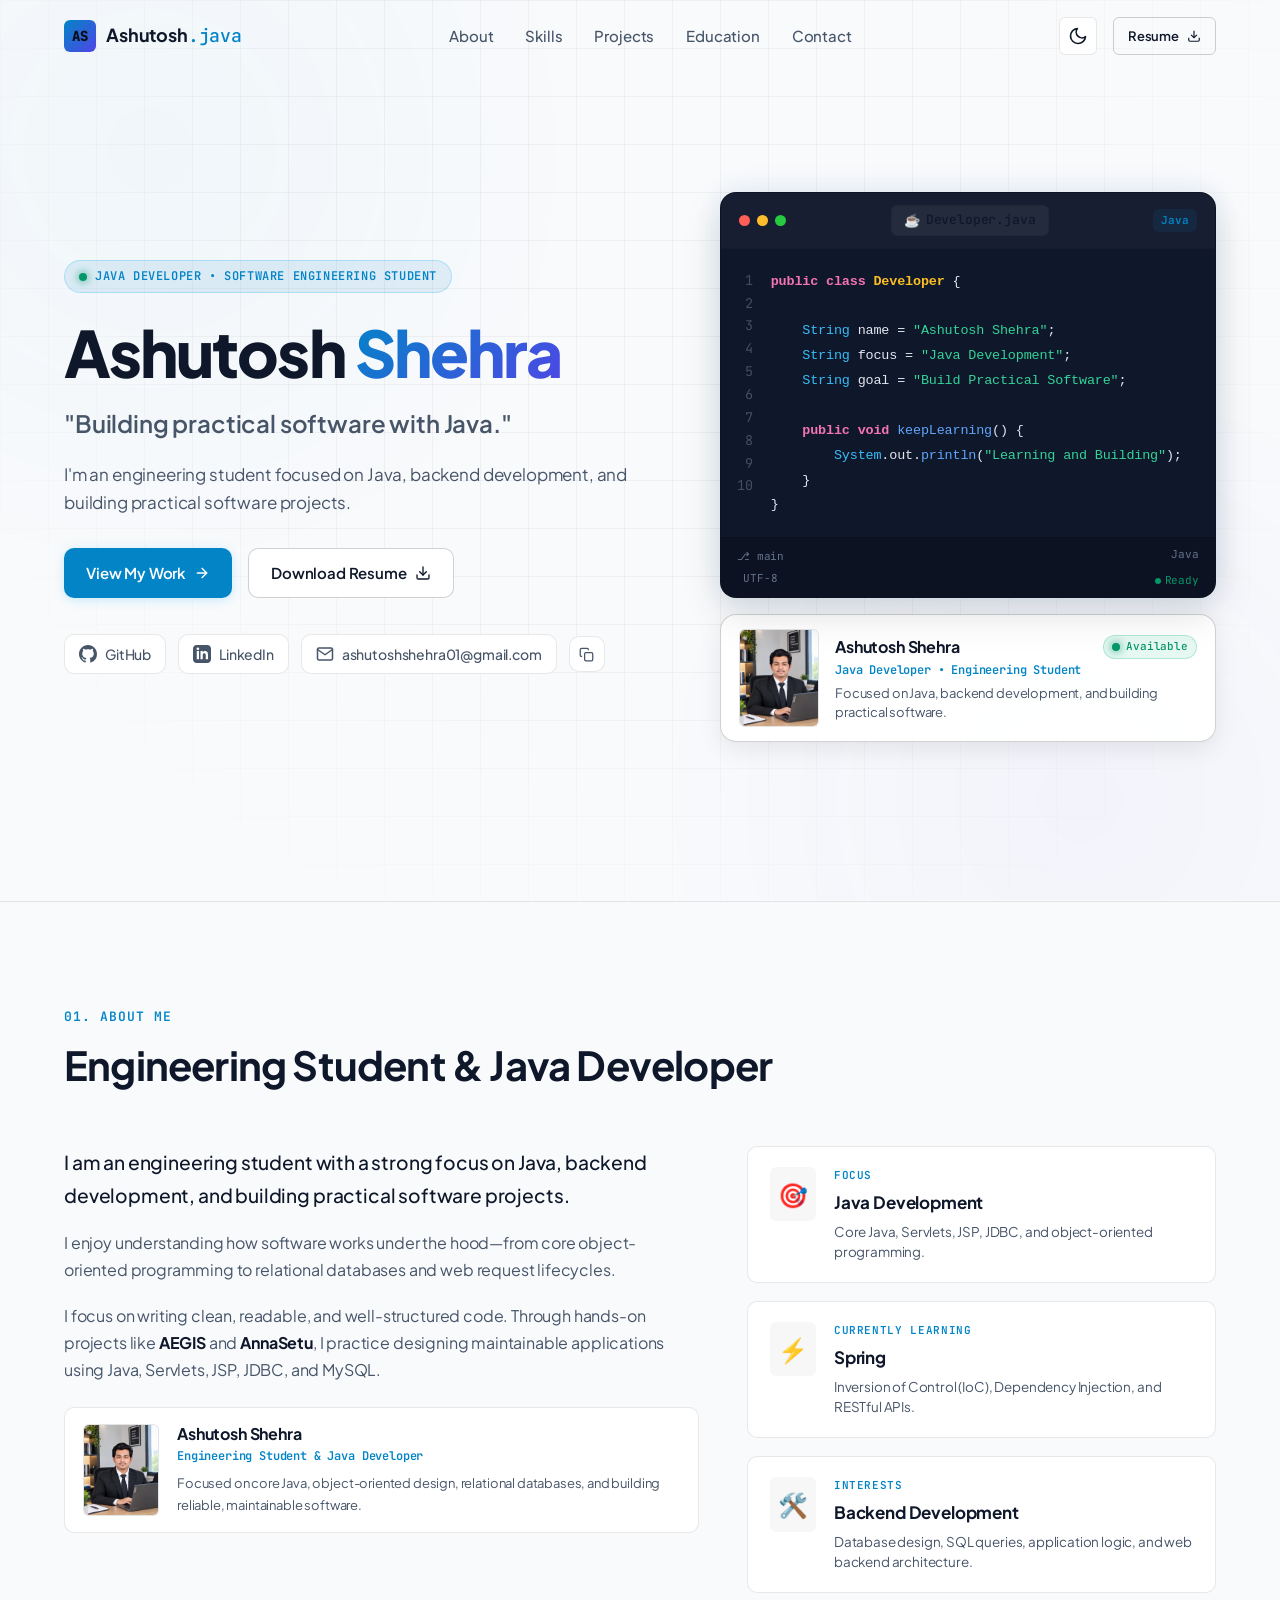
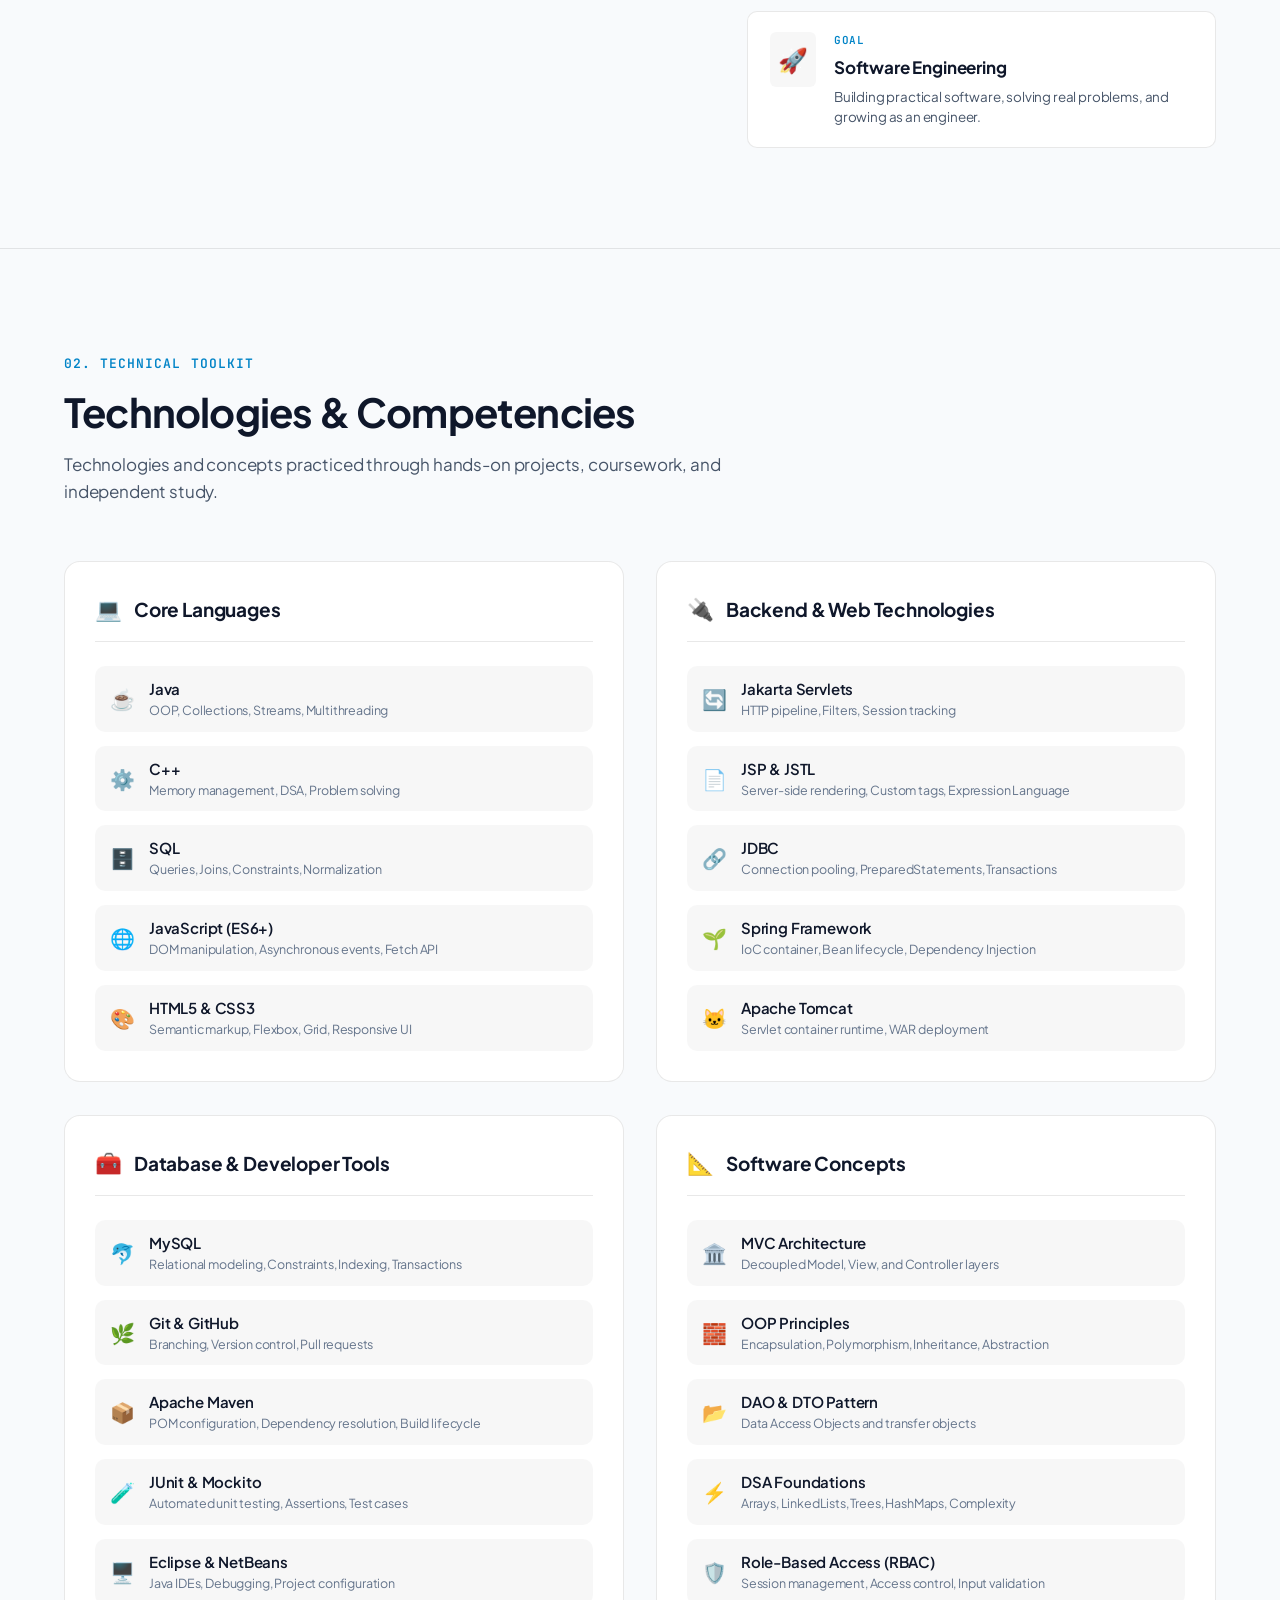
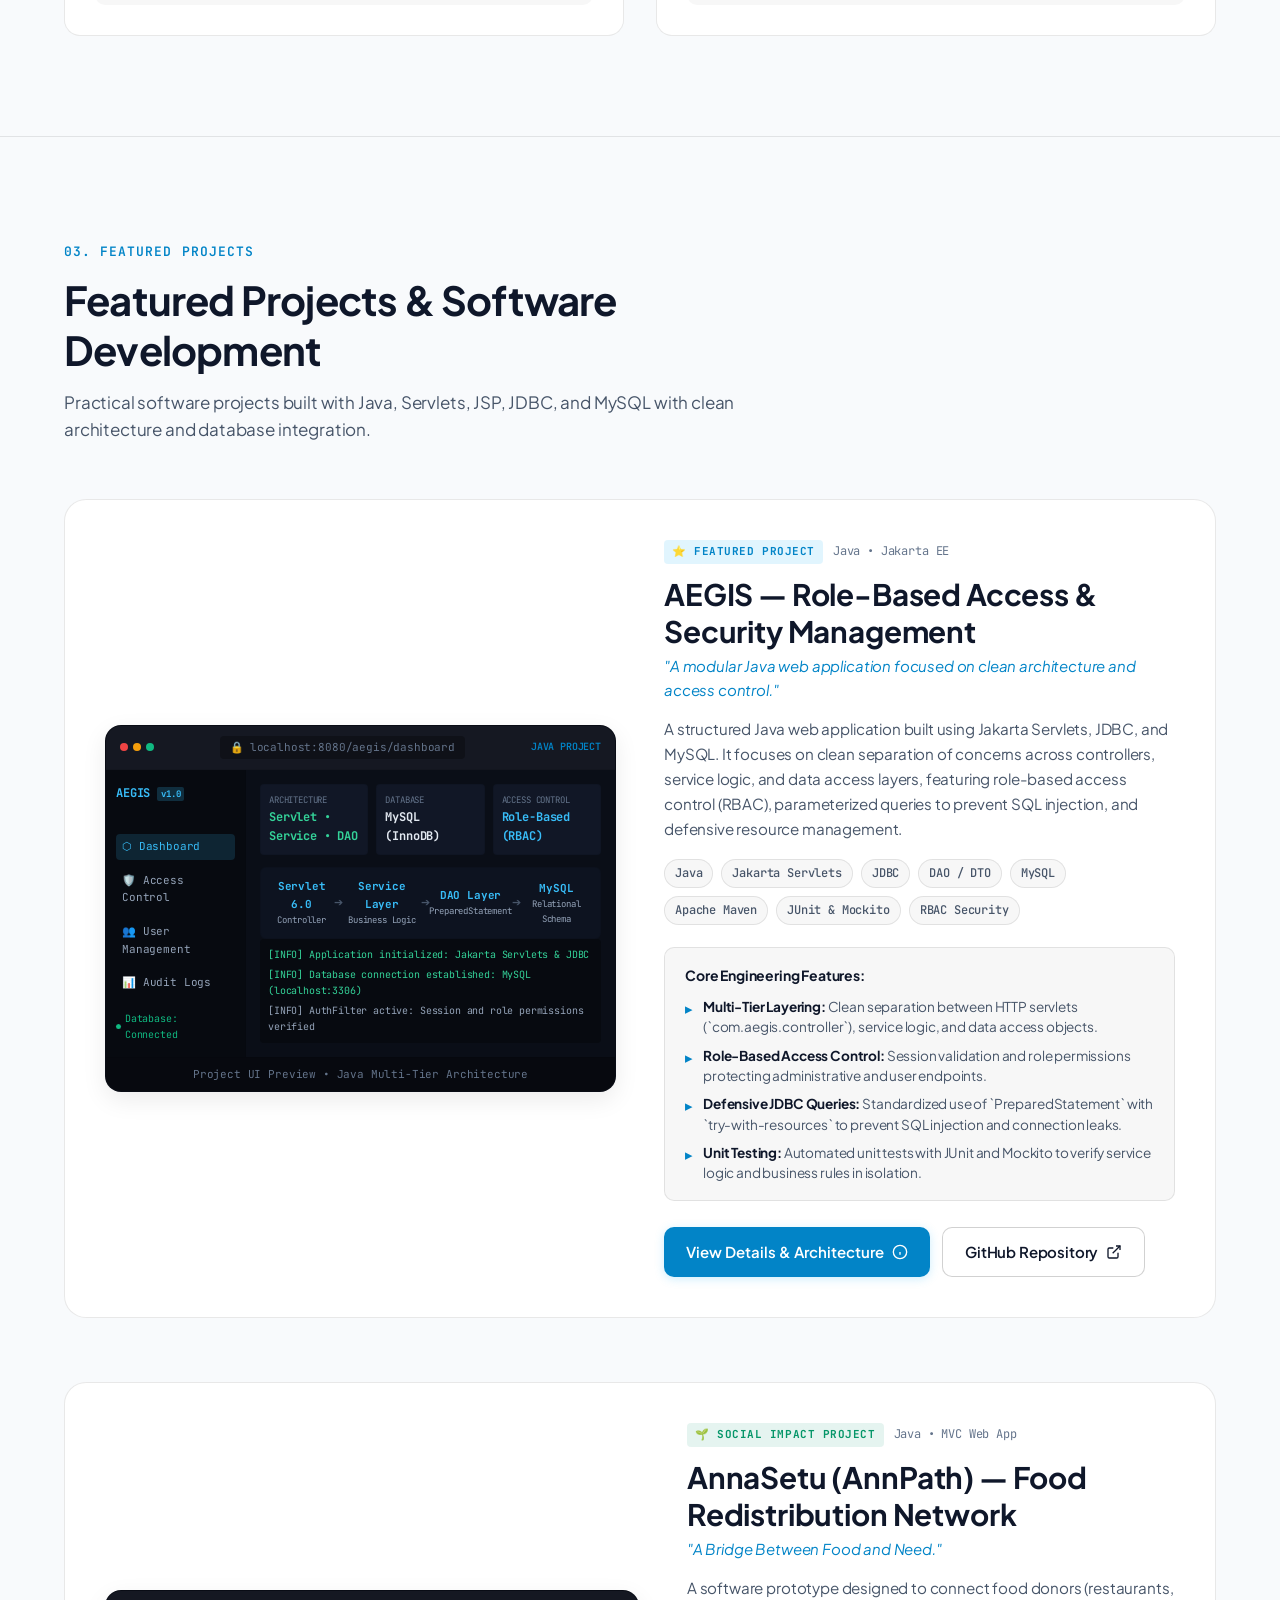
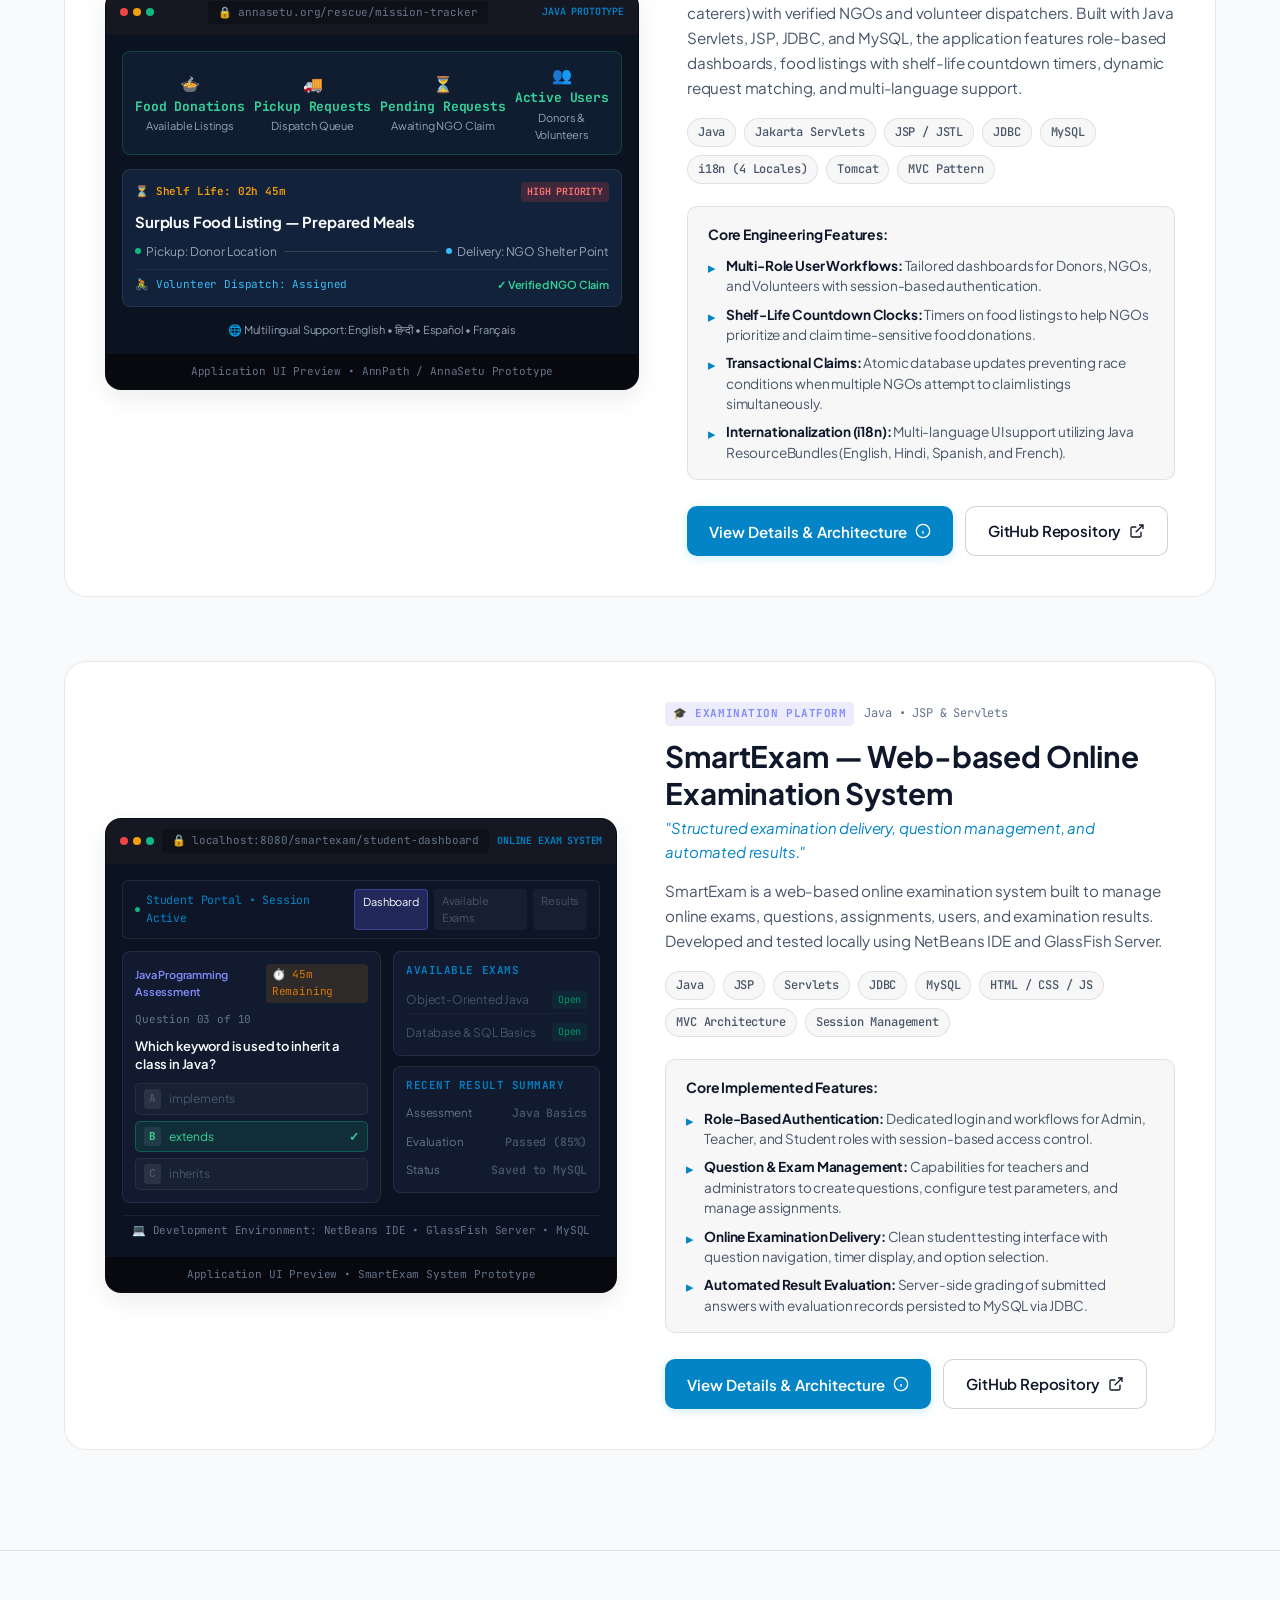
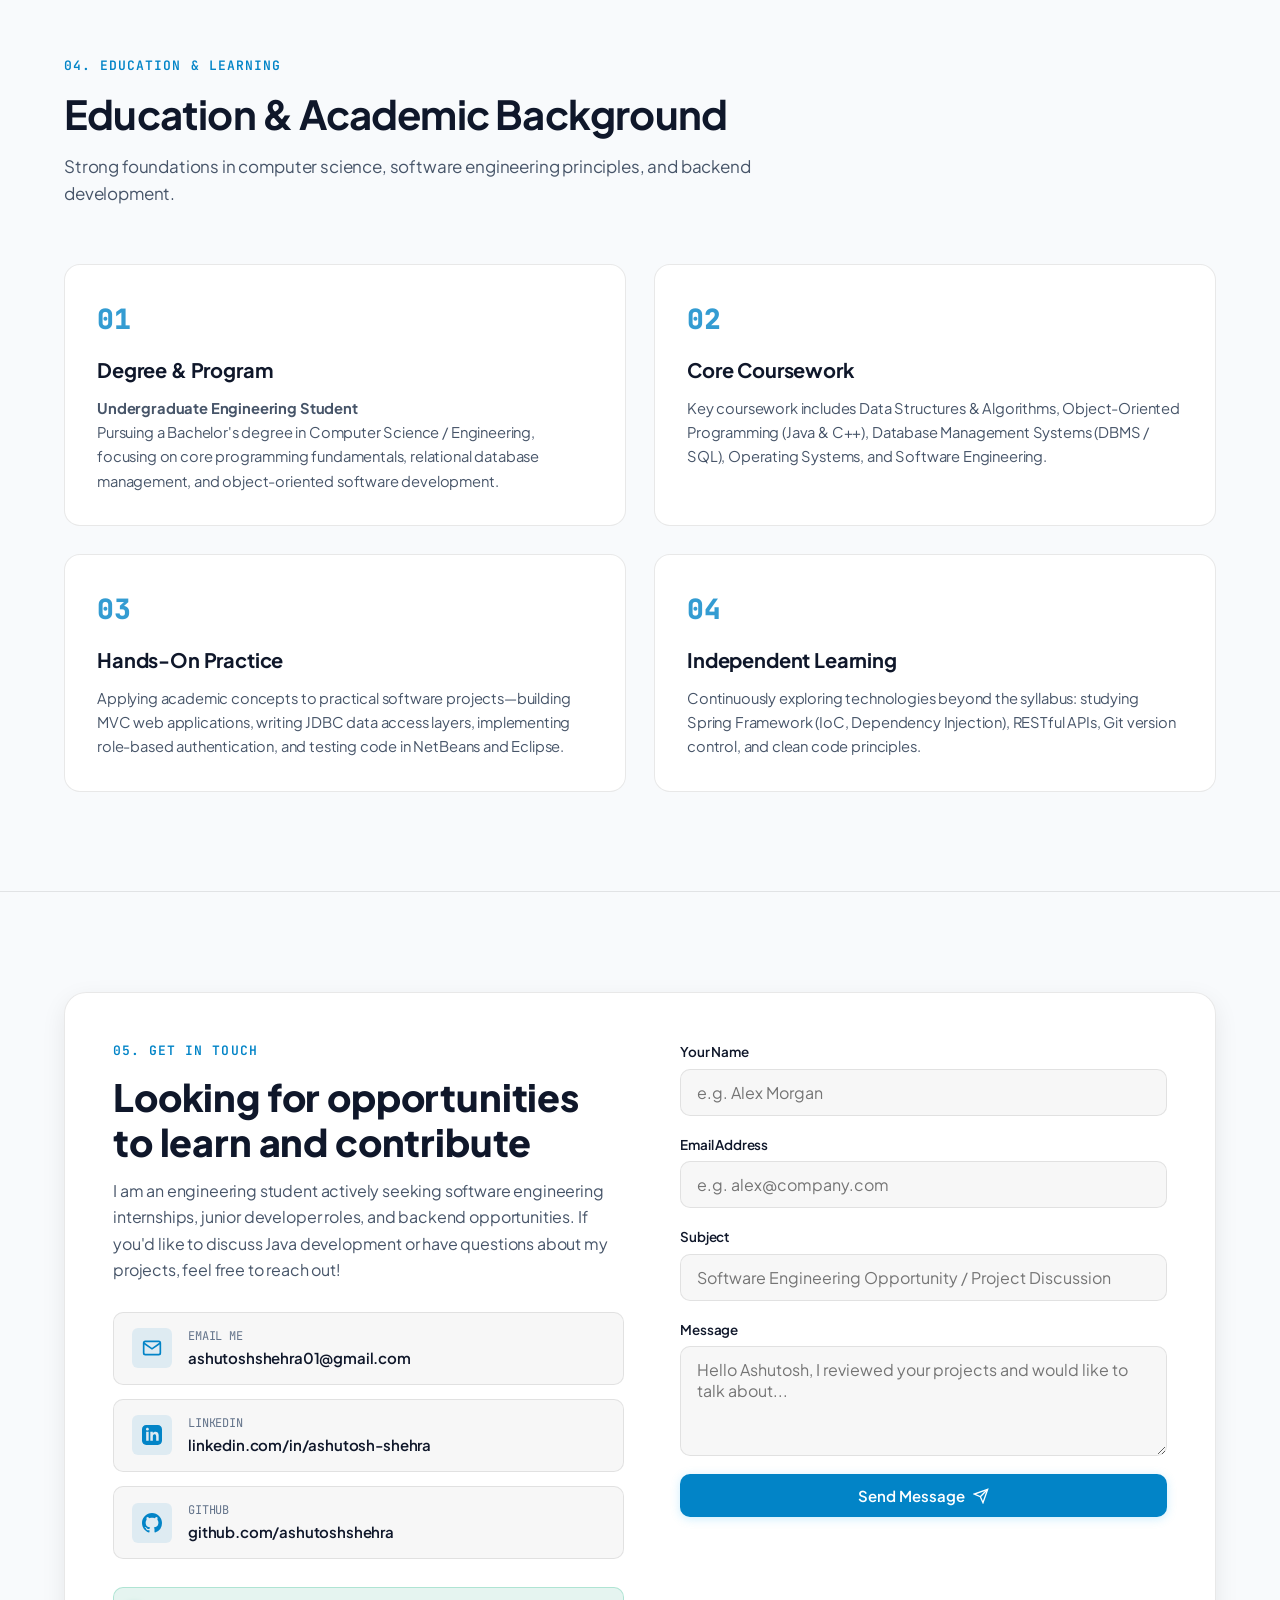
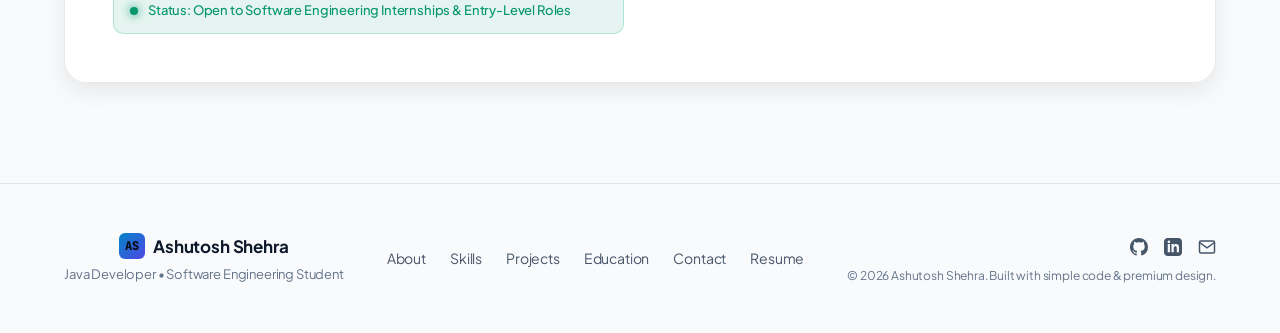
==== commit 66f19391: "Add absolute Open Graph and Twitter Card image URLs for social share previews" ====
--- a/index.html
+++ b/index.html
@@ -11,17 +11,26 @@
   <meta name="theme-color" content="#080c14">
   <meta name="color-scheme" content="dark light">
 
-  <!-- Open Graph / Facebook / LinkedIn Meta Tags -->
+  <!-- Open Graph / Facebook / LinkedIn / WhatsApp Meta Tags -->
+  <meta property="og:type" content="website">
+  <meta property="og:url" content="https://ashutoshshehra.github.io/Portfolio/">
+  <meta property="og:site_name" content="Ashutosh Shehra Portfolio">
   <meta property="og:title" content="Ashutosh Shehra | Engineering Student &amp; Java Developer">
   <meta property="og:description" content="Engineering student focused on Java, backend development, and building practical software projects.">
-  <meta property="og:type" content="website">
-  <meta property="og:image" content="assets/ashutosh-shehra.jpg">
+  <meta property="og:image" content="https://ashutoshshehra.github.io/Portfolio/assets/ashutosh-shehra.jpg">
+  <meta property="og:image:secure_url" content="https://ashutoshshehra.github.io/Portfolio/assets/ashutosh-shehra.jpg">
+  <meta property="og:image:type" content="image/jpeg">
+  <meta property="og:image:width" content="853">
+  <meta property="og:image:height" content="1024">
+  <meta property="og:image:alt" content="Ashutosh Shehra - Java Developer and Software Engineering Student">
 
   <!-- Twitter Card Meta Tags -->
   <meta name="twitter:card" content="summary_large_image">
+  <meta name="twitter:url" content="https://ashutoshshehra.github.io/Portfolio/">
   <meta name="twitter:title" content="Ashutosh Shehra | Engineering Student &amp; Java Developer">
   <meta name="twitter:description" content="Engineering student focused on Java, backend development, and building practical software projects.">
-  <meta name="twitter:image" content="assets/ashutosh-shehra.jpg">
+  <meta name="twitter:image" content="https://ashutoshshehra.github.io/Portfolio/assets/ashutosh-shehra.jpg">
+  <meta name="twitter:image:alt" content="Ashutosh Shehra - Java Developer and Software Engineering Student">
 
   <!-- Google Fonts: Plus Jakarta Sans & JetBrains Mono -->
   <link rel="preconnect" href="https://fonts.googleapis.com">
--- a/styles.css
+++ b/styles.css
@@ -161,6 +161,8 @@
   scroll-behavior: smooth;
   font-size: 16px;
   -webkit-text-size-adjust: 100%;
+  overflow-x: hidden;
+  max-width: 100vw;
 }
 
 body {
@@ -170,6 +172,8 @@
   line-height: 1.6;
   letter-spacing: -0.01em;
   overflow-x: hidden;
+  max-width: 100vw;
+  width: 100%;
   position: relative;
   min-height: 100vh;
   transition: background-color var(--transition-normal), color var(--transition-normal);
@@ -1295,6 +1299,8 @@
 }
 
 .mockup-frame {
+  width: 100%;
+  max-width: 100%;
   background-color: #0b0f19;
   border: 1px solid var(--border-medium);
   border-radius: var(--radius-lg);
@@ -1311,16 +1317,19 @@
   display: flex;
   align-items: center;
   justify-content: space-between;
+  gap: 8px;
   padding: 10px 14px;
   background-color: rgba(255, 255, 255, 0.04);
   border-bottom: 1px solid var(--border-subtle);
   font-family: var(--font-mono);
   font-size: 0.6875rem;
+  min-width: 0;
 }
 
 .mockup-dots {
   display: flex;
   gap: 5px;
+  flex-shrink: 0;
 }
 
 .m-dot {
@@ -1340,12 +1349,24 @@
   background-color: rgba(0, 0, 0, 0.3);
   padding: 3px 10px;
   border-radius: 4px;
+  min-width: 0;
+  overflow: hidden;
+  text-overflow: ellipsis;
+  white-space: nowrap;
+}
+
+.mockup-address span:last-child {
+  overflow: hidden;
+  text-overflow: ellipsis;
+  white-space: nowrap;
 }
 
 .mockup-badge {
   color: var(--accent-primary);
   font-weight: 600;
   font-size: 0.625rem;
+  flex-shrink: 0;
+  white-space: nowrap;
 }
 
 .mockup-label-tag {
@@ -2688,6 +2709,7 @@
 
   .exam-mockup-content {
     grid-template-columns: 1fr;
+    gap: 12px;
   }
 
   .footer-container {
@@ -2700,64 +2722,445 @@
   }
 }
 
+@media (max-width: 640px) {
+  /* Frame Header: Hide badge on mobile screens so address bar fits perfectly */
+  .mockup-header {
+    padding: 8px 10px;
+    gap: 8px;
+  }
+
+  .mockup-badge {
+    display: none;
+  }
+
+  .mockup-address {
+    font-size: 0.625rem;
+    padding: 3px 8px;
+    max-width: 100%;
+  }
+
+  /* AEGIS Mockup */
+  .aegis-dashboard-mockup {
+    grid-template-columns: 1fr;
+  }
+
+  .aegis-sidebar {
+    display: none;
+  }
+
+  .dash-top-metrics {
+    grid-template-columns: 1fr;
+    gap: 6px;
+  }
+
+  .pipeline-flow {
+    flex-wrap: wrap;
+    justify-content: center;
+    gap: 6px;
+    padding: 8px 6px;
+  }
+
+  .live-audit-log {
+    font-size: 0.58rem;
+    word-break: break-all;
+  }
+
+  /* AnnaSetu Mockup: 2x2 grid for ticker bar */
+  .impact-ticker-bar {
+    display: grid;
+    grid-template-columns: 1fr 1fr;
+    gap: 10px;
+    padding: 10px;
+  }
+
+  .ticker-divider {
+    display: none;
+  }
+
+  .ticker-stat {
+    padding: 2px 4px;
+  }
+
+  .t-value {
+    font-size: 0.75rem;
+    white-space: normal;
+  }
+
+  .t-label {
+    font-size: 0.625rem;
+  }
+
+  .rescue-card-sample {
+    padding: 10px;
+  }
+
+  .rescue-header {
+    flex-wrap: wrap;
+    gap: 6px;
+  }
+
+  /* SmartExam Mockup */
+  .exam-mockup-nav {
+    flex-direction: column;
+    align-items: flex-start;
+    gap: 8px;
+    padding: 8px 10px;
+  }
+
+  .exam-nav-tabs {
+    flex-wrap: wrap;
+    gap: 4px;
+  }
+
+  .exam-tab {
+    font-size: 0.625rem;
+    padding: 2px 6px;
+  }
+
+  .question-panel-header {
+    flex-wrap: wrap;
+    gap: 4px;
+  }
+}
+
 @media (max-width: 480px) {
+  /* Layout & Container */
+  .container {
+    padding-left: 16px;
+    padding-right: 16px;
+  }
+
+  .section {
+    padding-top: 56px;
+    padding-bottom: 56px;
+  }
+
+  .section-header {
+    margin-bottom: 32px;
+  }
+
+  .section-title {
+    font-size: 1.75rem;
+  }
+
+  .section-subtitle {
+    font-size: 0.9375rem;
+  }
+
+  /* Hero Section */
   .hero-name {
-    font-size: 2.25rem;
+    font-size: clamp(1.85rem, 8vw, 2.25rem);
+    word-break: break-word;
+  }
+
+  .hero-tagline {
+    font-size: 1.125rem;
+    margin-bottom: 12px;
+  }
+
+  .hero-description {
+    font-size: 0.9375rem;
+    margin-bottom: 24px;
   }
 
   .hero-actions {
     flex-direction: column;
     width: 100%;
+    gap: 12px;
+    margin-bottom: 24px;
   }
 
   .hero-actions .btn {
     width: 100%;
-  }
-
+    justify-content: center;
+  }
+
+  .hero-socials {
+    width: 100%;
+    gap: 8px;
+  }
+
+  .social-chip {
+    padding: 6px 10px;
+    font-size: 0.8125rem;
+  }
+
+  .copy-email-btn {
+    width: 32px;
+    height: 32px;
+  }
+
+  /* Hero Profile & Code Editor Cards */
   .hero-profile-card {
-    padding: 12px 14px;
+    padding: 12px;
     gap: 12px;
+    border-radius: var(--radius-md);
   }
 
   .hero-profile-frame {
-    width: 68px;
-    height: 84px;
-  }
-
+    width: 64px;
+    height: 78px;
+    flex-shrink: 0;
+  }
+
+  .hero-profile-header {
+    flex-wrap: wrap;
+    gap: 4px;
+  }
+
+  .hero-profile-name {
+    font-size: 0.9375rem;
+  }
+
+  .hero-profile-status {
+    font-size: 0.625rem;
+    padding: 1px 6px;
+  }
+
+  .hero-profile-role {
+    font-size: 0.6875rem;
+    margin-bottom: 2px;
+  }
+
+  .hero-profile-desc {
+    font-size: 0.75rem;
+    line-height: 1.4;
+  }
+
+  .code-editor-card {
+    border-radius: var(--radius-md);
+  }
+
+  .editor-header {
+    padding: 8px 12px;
+  }
+
+  .editor-badge {
+    display: none;
+  }
+
+  .editor-body {
+    padding: 12px 10px;
+    font-size: 0.72rem;
+    line-height: 1.6;
+    -webkit-overflow-scrolling: touch;
+  }
+
+  .line-numbers {
+    padding-right: 8px;
+    margin-right: 8px;
+  }
+
+  /* Featured Project Cards */
   .featured-project-card {
-    padding: 20px;
+    padding: 18px 16px;
     border-radius: var(--radius-lg);
-  }
-
-  .exam-mockup-nav {
+    gap: 24px;
+  }
+
+  .project-title {
+    font-size: 1.35rem;
+  }
+
+  .project-motto {
+    font-size: 0.875rem;
+  }
+
+  .project-description {
+    font-size: 0.875rem;
+  }
+
+  .project-actions {
+    flex-direction: column;
+    width: 100%;
+    gap: 10px;
+  }
+
+  .project-actions .btn {
+    width: 100%;
+    justify-content: center;
+  }
+
+  .project-tags {
+    gap: 6px;
+  }
+
+  .pill-tag {
+    font-size: 0.6875rem;
+    padding: 3px 8px;
+  }
+
+  /* Mockup Frame & Content Adjustments */
+  .mockup-frame {
+    border-radius: var(--radius-md);
+  }
+
+  .rescue-route {
     flex-direction: column;
     align-items: flex-start;
-    gap: 6px;
-  }
-
-  .aegis-dashboard-mockup {
-    grid-template-columns: 1fr;
-  }
-
-  .aegis-sidebar {
+    gap: 4px;
+  }
+
+  .route-line {
     display: none;
   }
 
-  .contact-box {
-    padding: 24px 18px;
-  }
-
-  .about-profile-card {
+  .rescue-footer {
     flex-direction: column;
     align-items: flex-start;
+    gap: 4px;
+  }
+
+  .question-prompt {
+    font-size: 0.75rem;
+  }
+
+  .mini-exam-row, .result-metric-row {
+    font-size: 0.6875rem;
+  }
+
+  .exam-mockup-footer {
+    font-size: 0.625rem;
+    word-break: break-word;
+  }
+
+  /* About Profile Card */
+  .about-profile-card {
+    flex-direction: row;
+    align-items: center;
+    padding: 12px;
     gap: 12px;
+  }
+
+  .about-profile-frame {
+    width: 64px;
+    height: 78px;
+    flex-shrink: 0;
+  }
+
+  .about-profile-name {
+    font-size: 0.9375rem;
+  }
+
+  .about-profile-role {
+    font-size: 0.6875rem;
+    margin-bottom: 3px;
+  }
+
+  .about-profile-bio {
+    font-size: 0.75rem;
+  }
+
+  /* Contact Box */
+  .contact-box {
+    padding: 22px 16px;
+    border-radius: var(--radius-lg);
+    gap: 28px;
+  }
+
+  /* Modals */
+  .modal-backdrop {
+    padding: 12px 8px;
   }
 
   .modal-dialog {
     max-height: 94vh;
-  }
-
-  .modal-header, .modal-body, .modal-footer {
-    padding: 18px;
-  }
-}
+    border-radius: var(--radius-lg);
+  }
+
+  .modal-header {
+    padding: 16px 14px;
+  }
+
+  .modal-title {
+    font-size: 1.15rem;
+  }
+
+  .modal-body {
+    padding: 16px 14px;
+    gap: 18px;
+    font-size: 0.875rem;
+  }
+
+  .modal-footer {
+    padding: 14px;
+    flex-direction: column-reverse;
+    gap: 10px;
+  }
+
+  .modal-footer .btn {
+    width: 100%;
+    justify-content: center;
+  }
+
+  .architecture-diagram {
+    padding: 12px 10px;
+    font-size: 0.72rem;
+  }
+
+  /* Toast & Back to Top */
+  .toast-container {
+    left: 16px;
+    right: 16px;
+    bottom: 16px;
+  }
+
+  .toast {
+    width: 100%;
+    font-size: 0.8125rem;
+  }
+
+  .back-to-top {
+    bottom: 16px;
+    left: 16px;
+    width: 38px;
+    height: 38px;
+  }
+}
+
+@media (max-width: 360px) {
+  .container {
+    padding-left: 12px;
+    padding-right: 12px;
+  }
+
+  .hero-name {
+    font-size: 1.7rem;
+  }
+
+  .featured-project-card {
+    padding: 14px 10px;
+  }
+
+  .hero-profile-frame,
+  .about-profile-frame {
+    width: 56px;
+    height: 68px;
+  }
+
+  .hero-profile-card,
+  .about-profile-card {
+    padding: 10px 8px;
+    gap: 10px;
+  }
+
+  .hero-profile-name,
+  .about-profile-name {
+    font-size: 0.875rem;
+  }
+
+  .hero-profile-desc,
+  .about-profile-bio {
+    font-size: 0.6875rem;
+  }
+
+  .editor-body {
+    font-size: 0.6875rem;
+    padding: 10px 6px;
+  }
+
+  .impact-ticker-bar {
+    grid-template-columns: 1fr;
+    gap: 8px;
+  }
+}
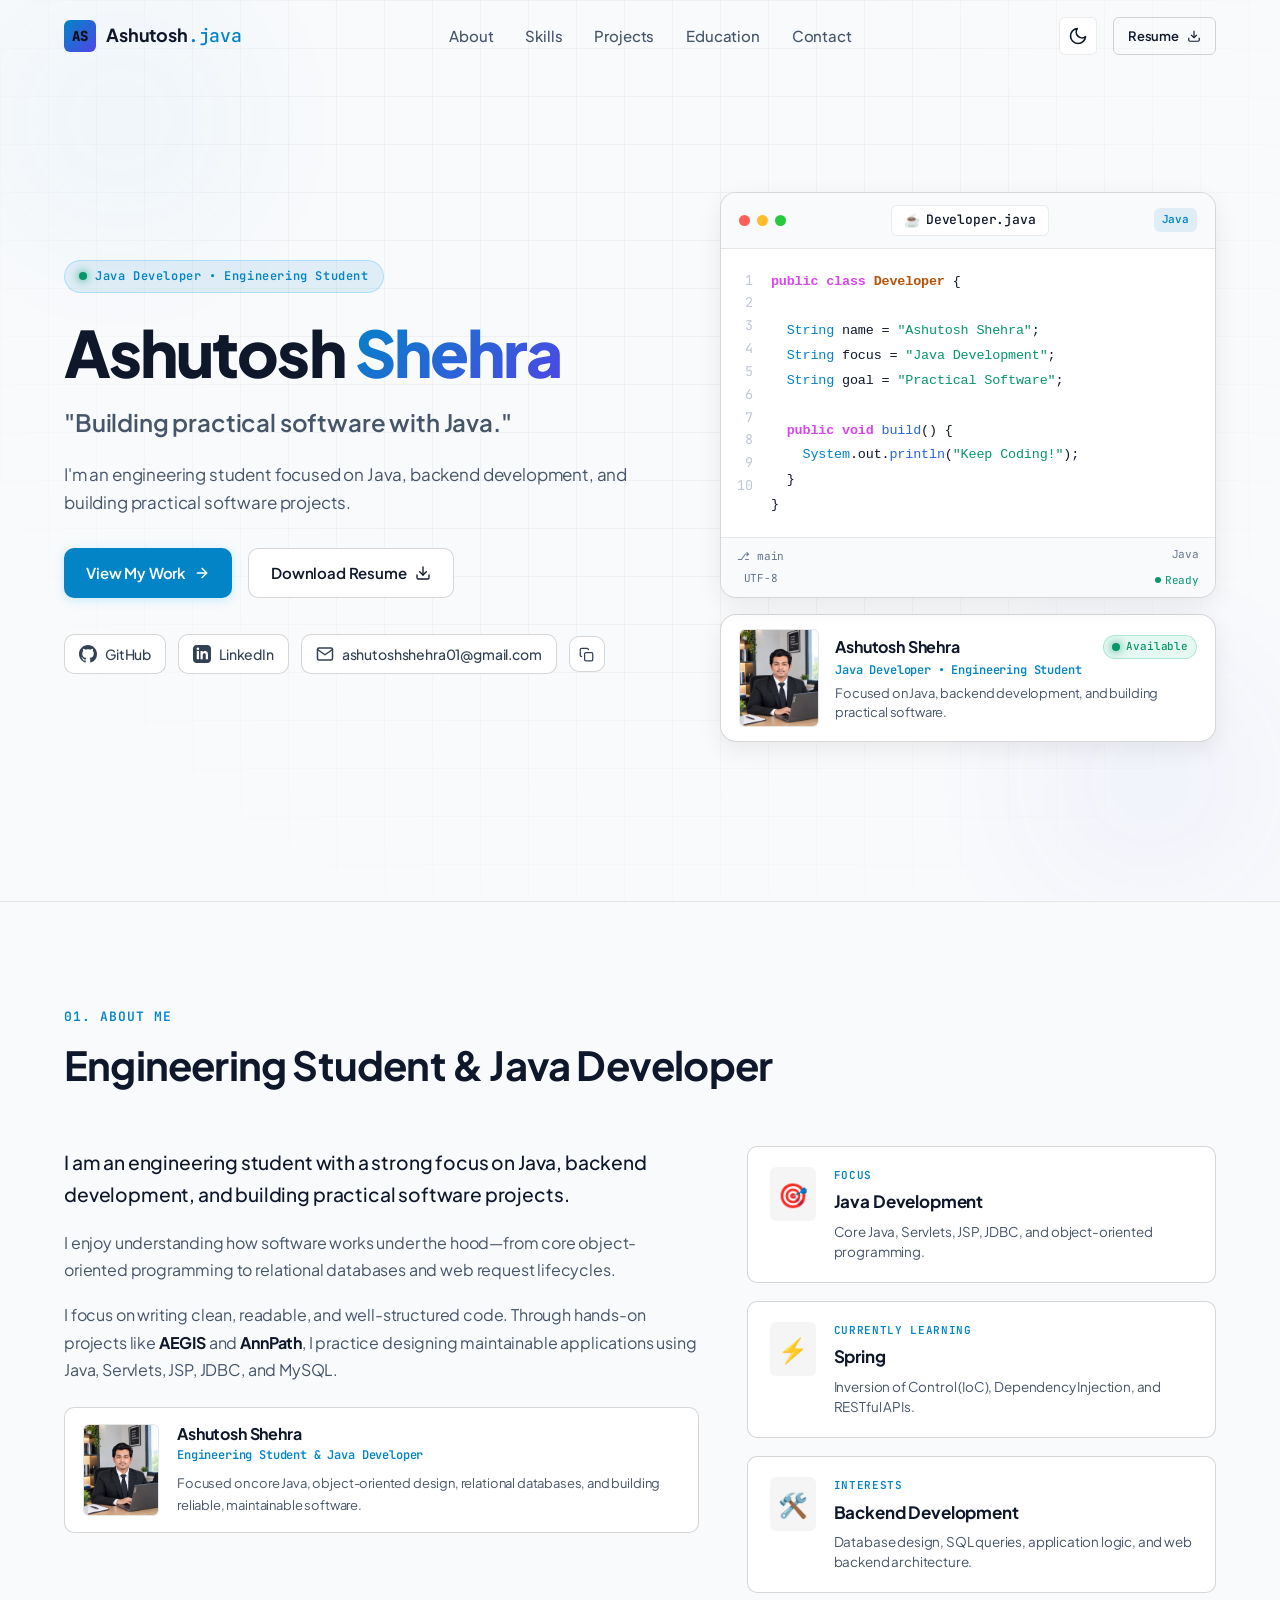
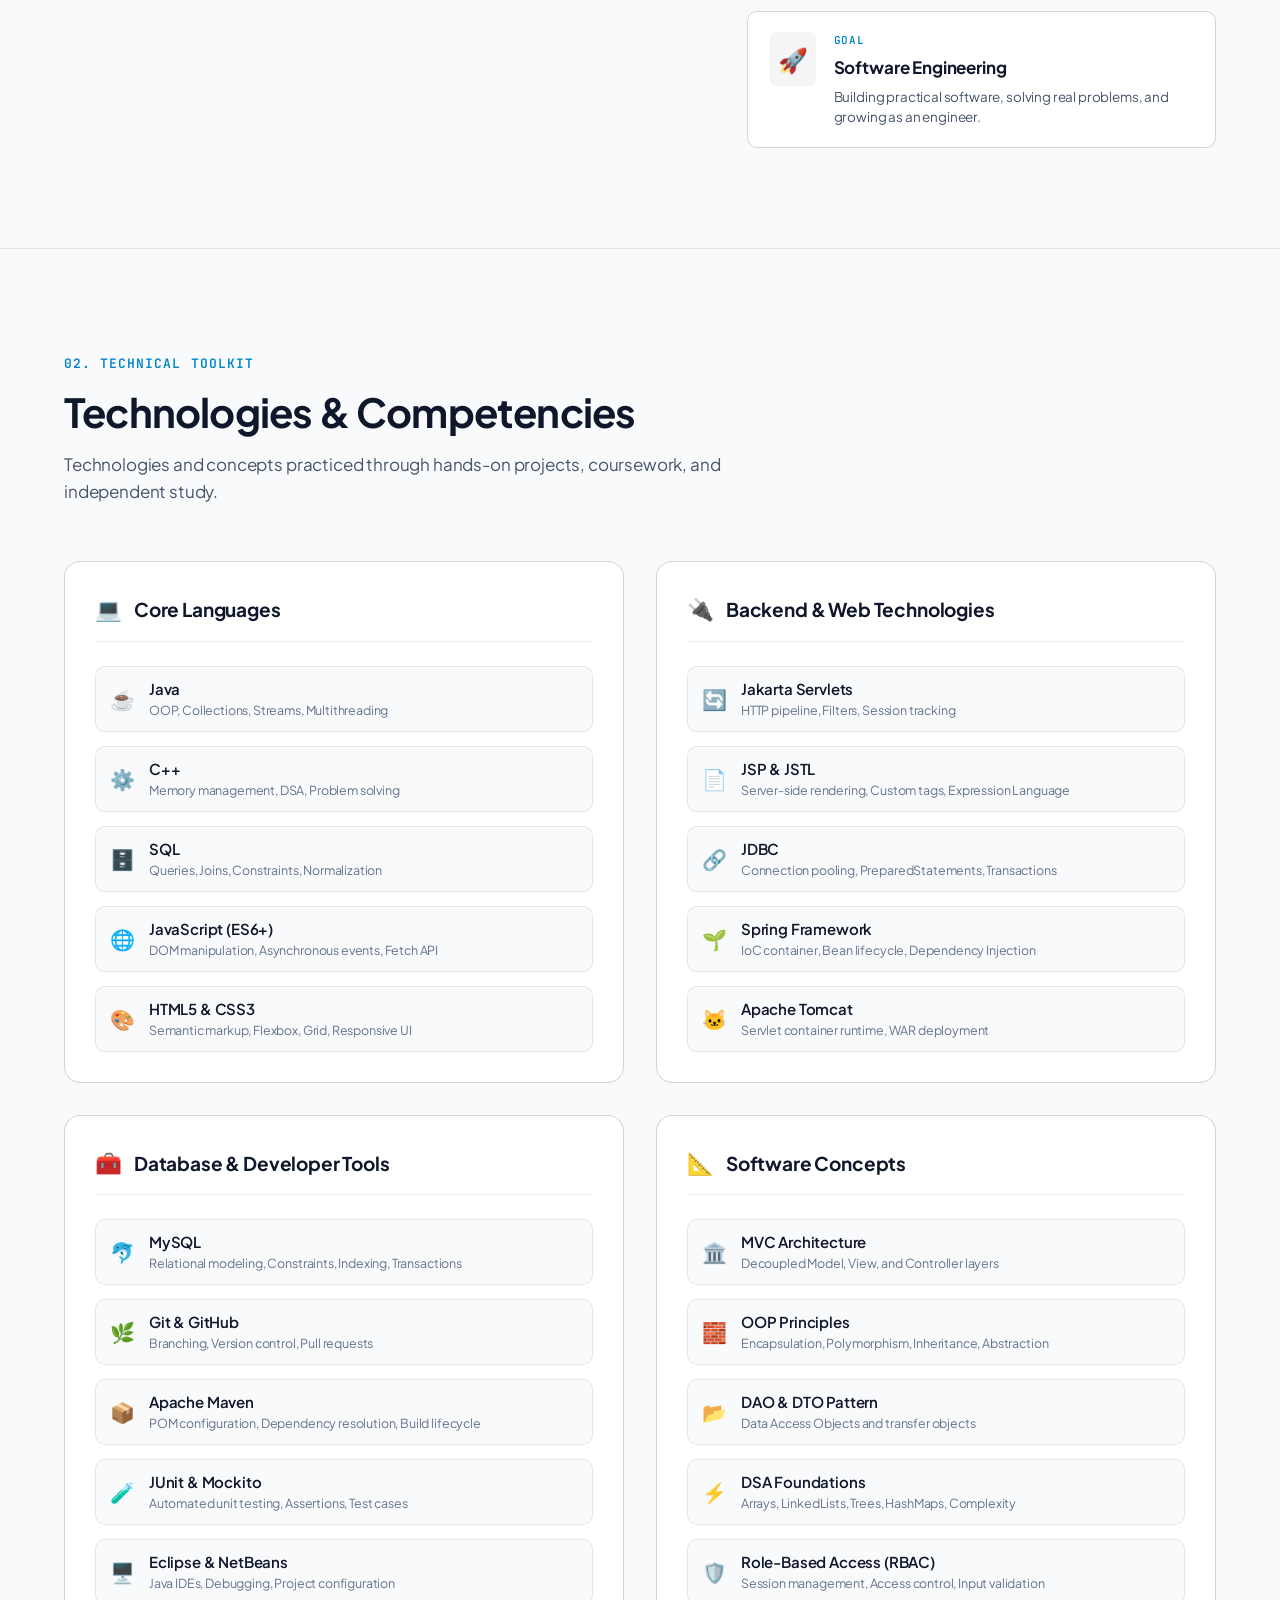
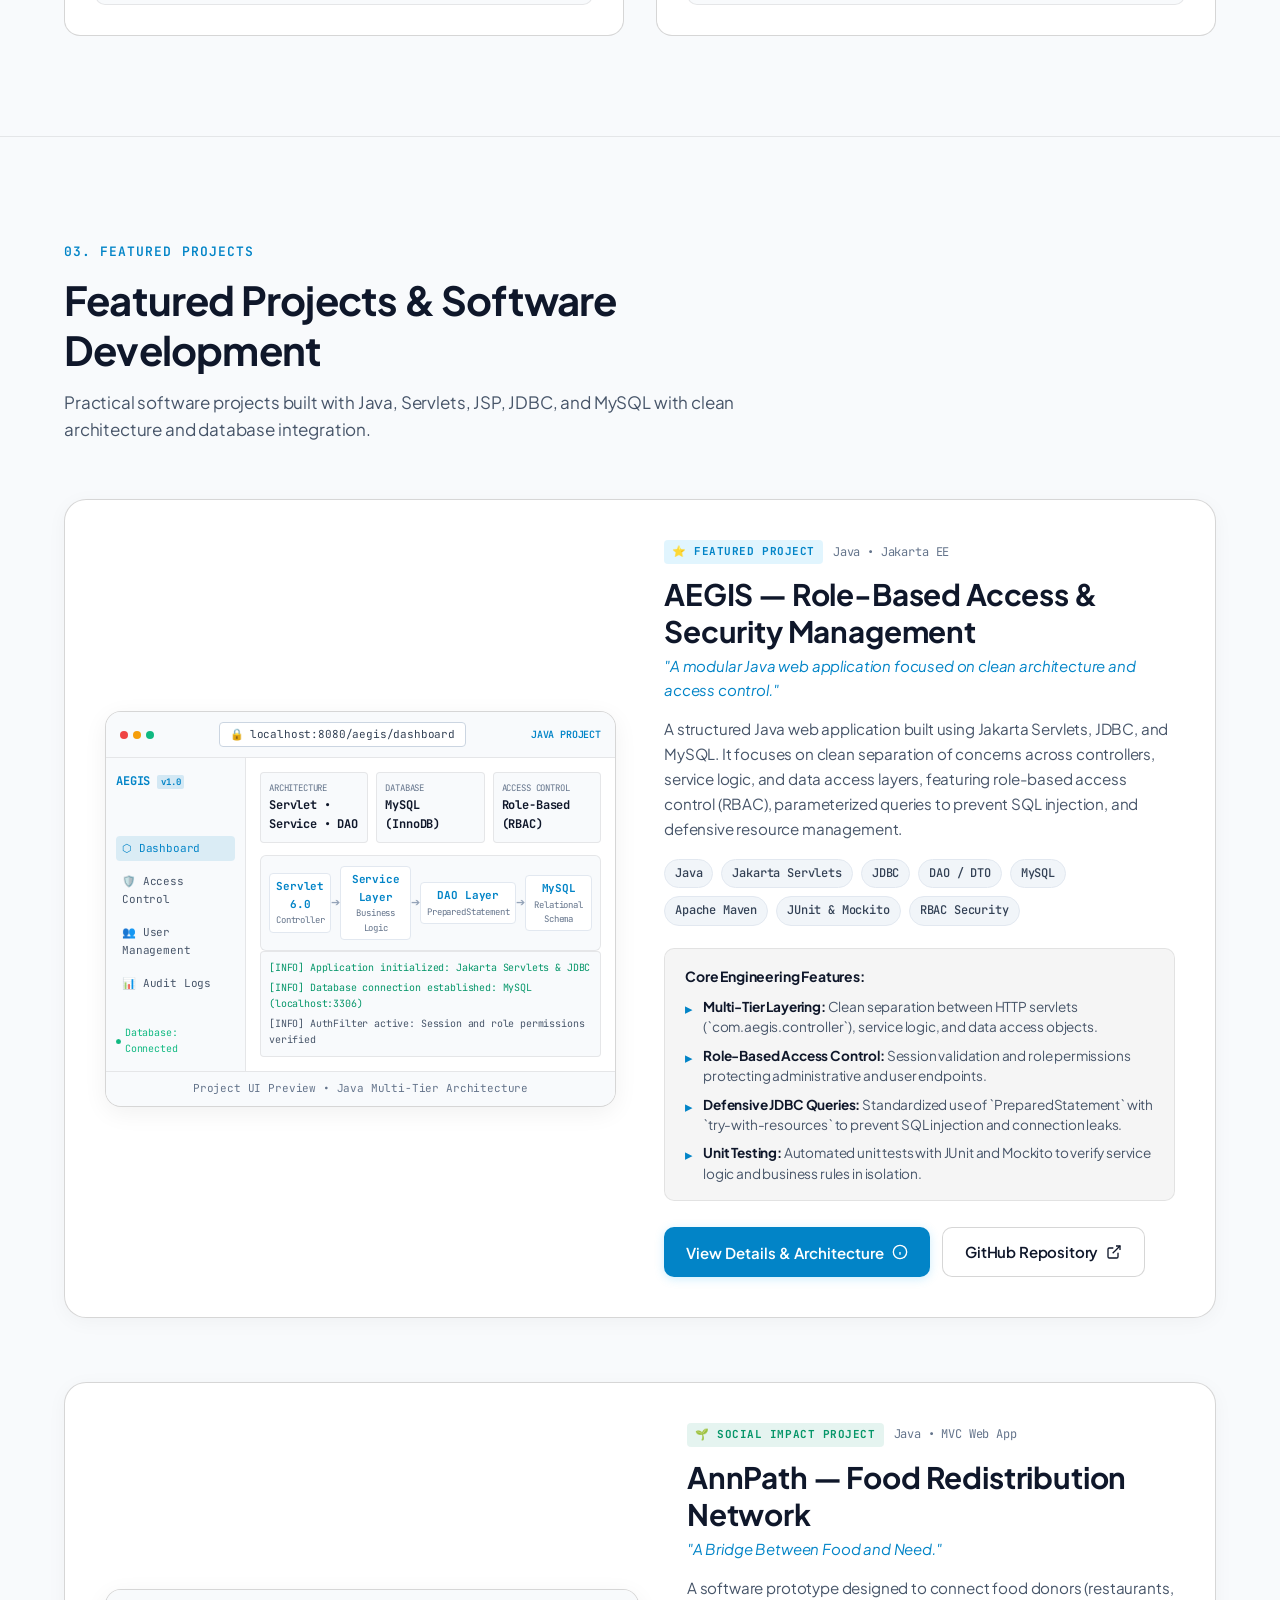
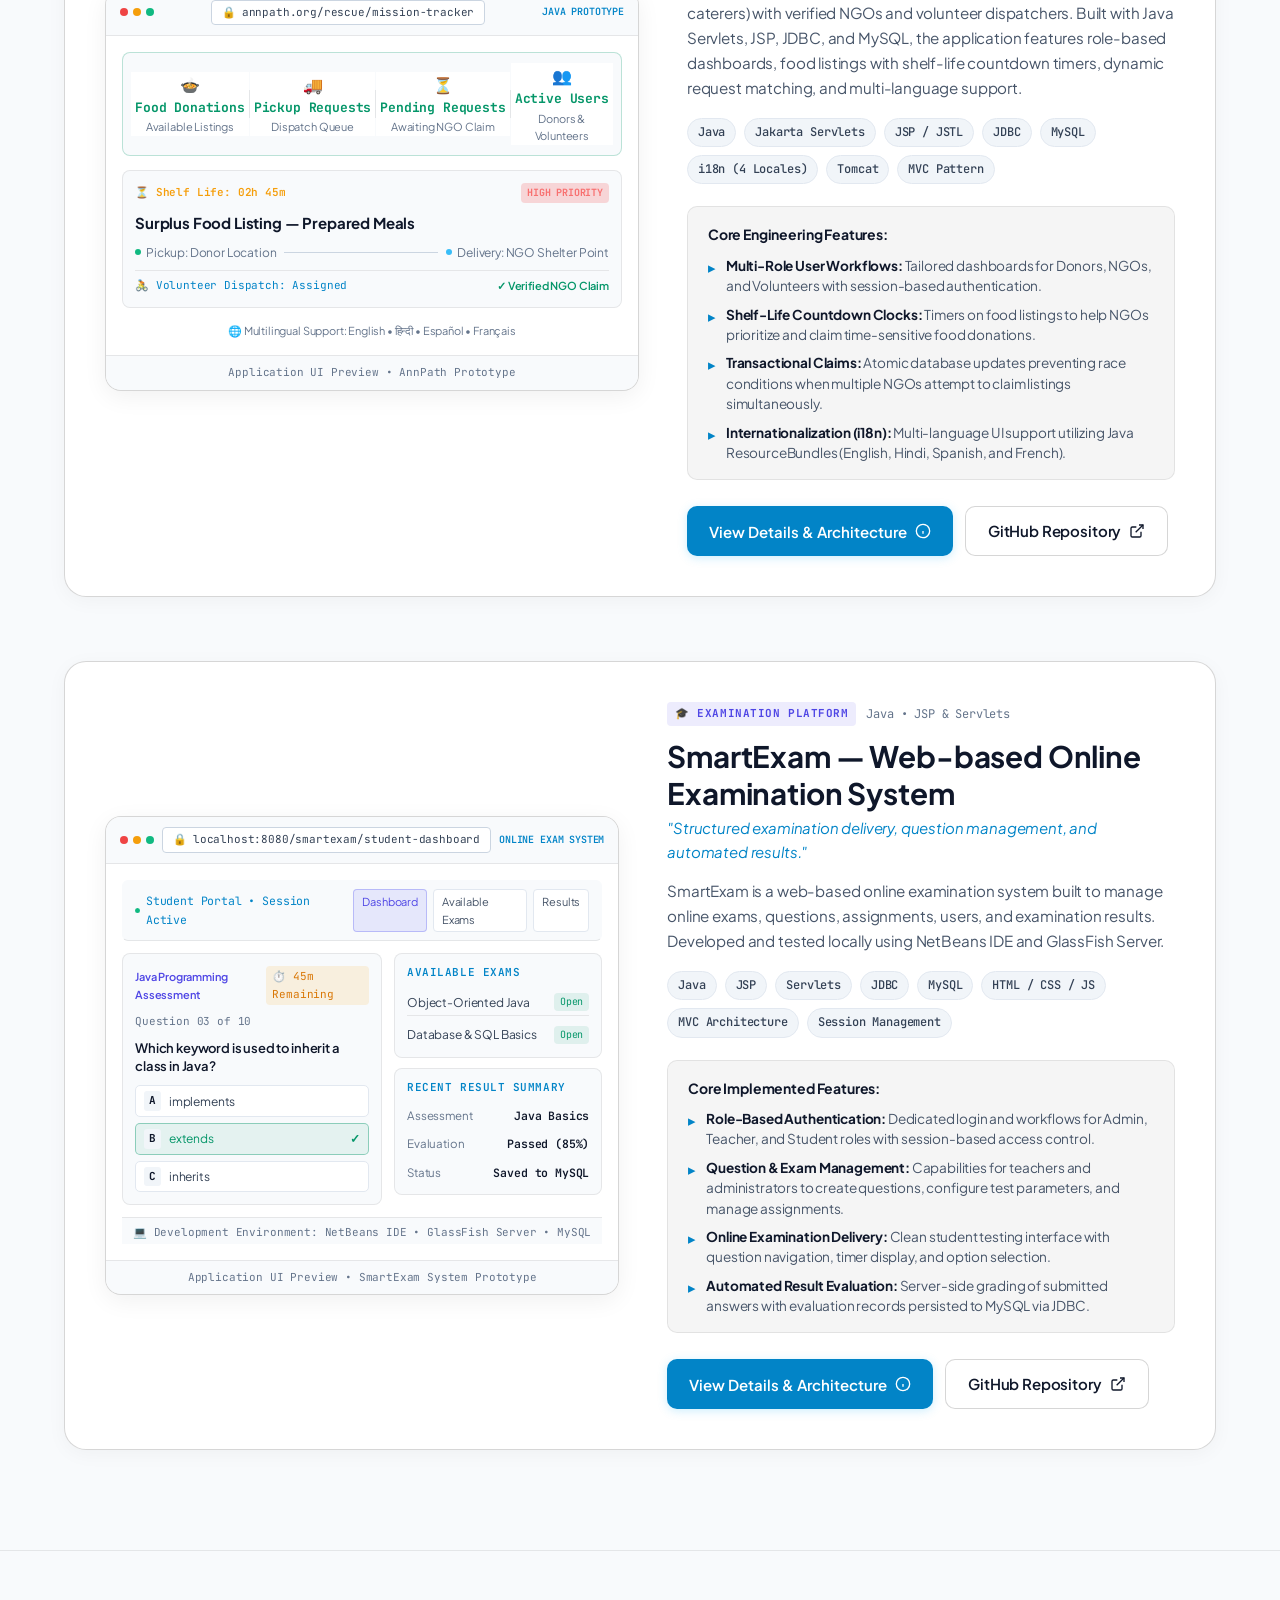
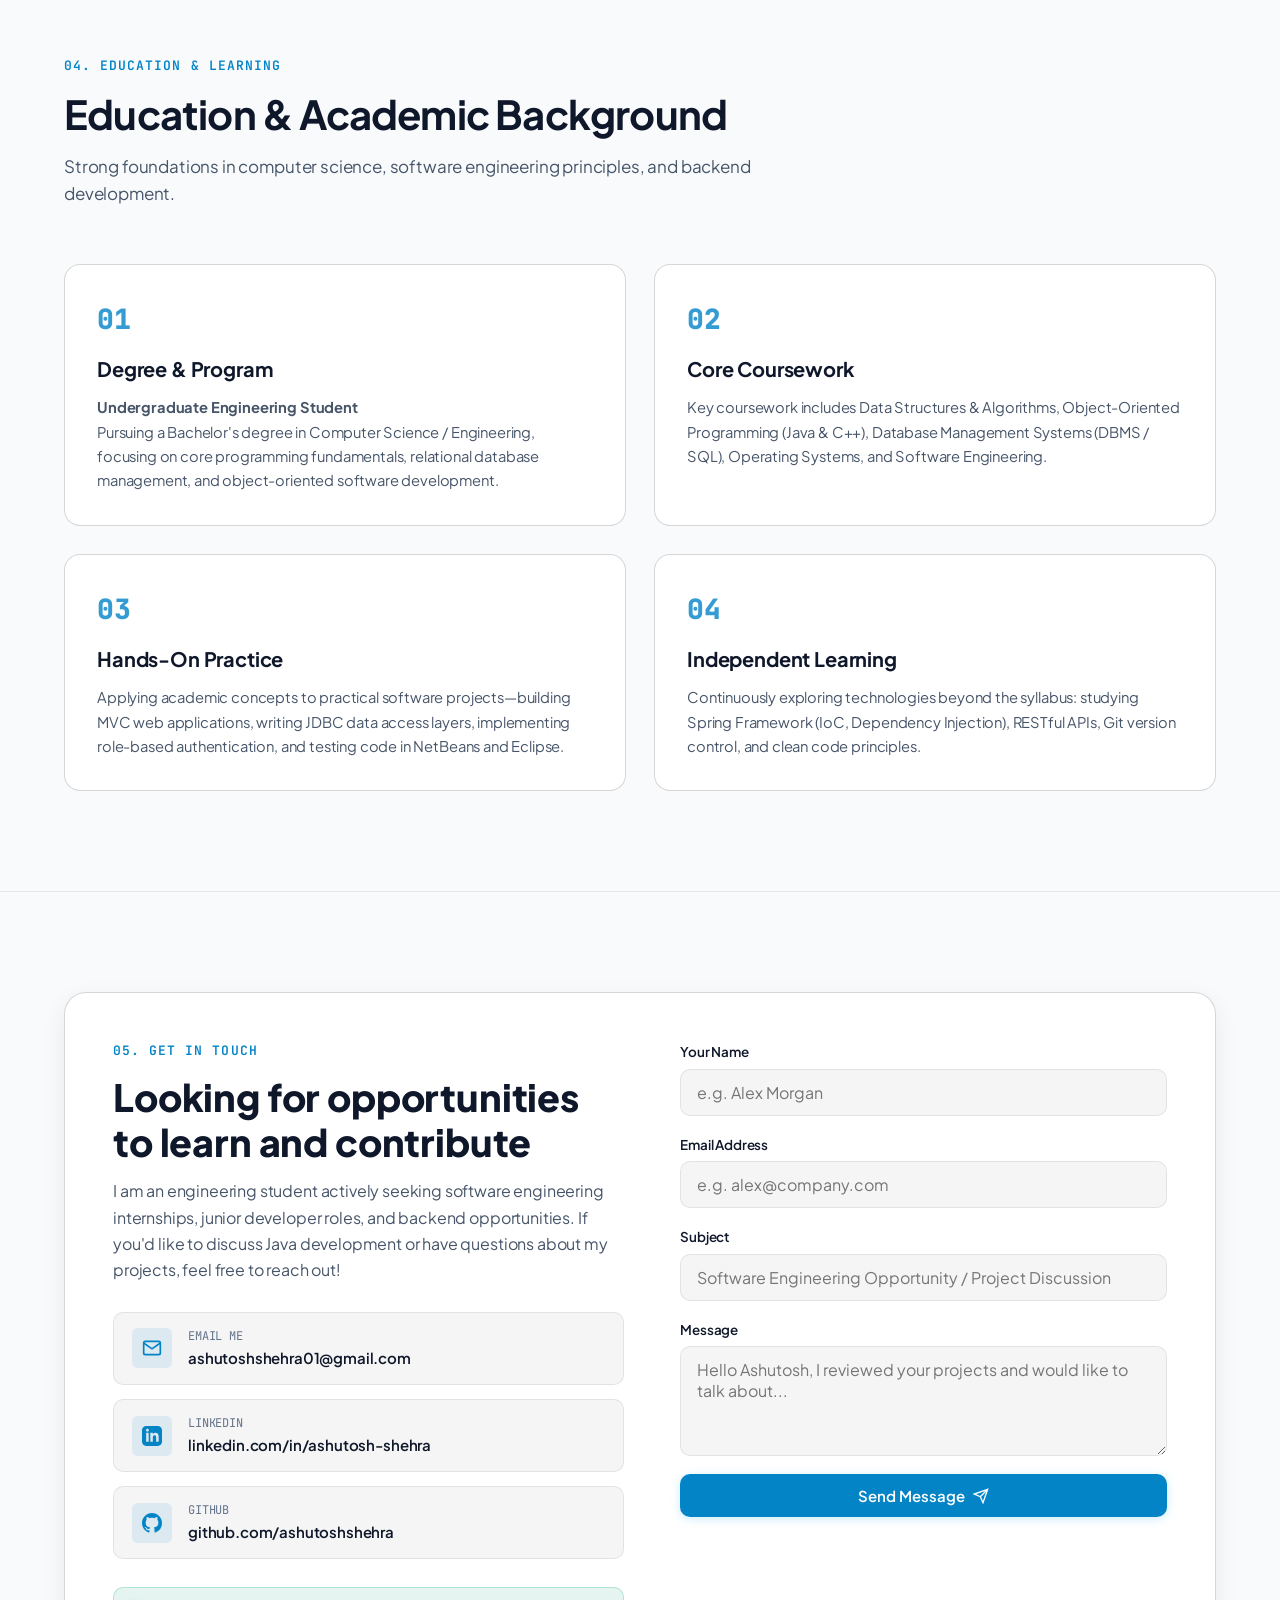
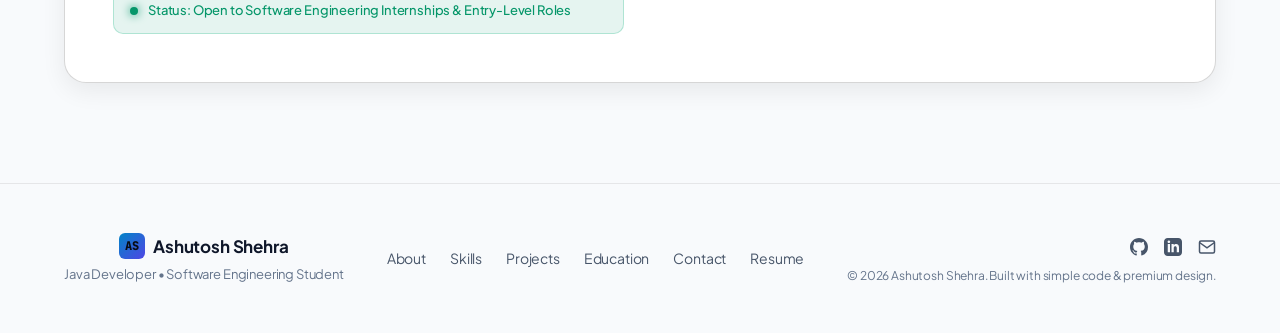
==== commit 9122426a: "Fix mobile screen right-edge clipping and implement complete light theme styles for mockups and code" ====
--- a/index.html
+++ b/index.html
@@ -137,7 +137,7 @@
         <div class="hero-content reveal-on-scroll">
           <div class="hero-badge">
             <span class="status-indicator"></span>
-            <span class="badge-text">JAVA DEVELOPER • SOFTWARE ENGINEERING STUDENT</span>
+            <span class="badge-text">Java Developer • Engineering Student</span>
           </div>
 
           <h1 class="hero-name">
@@ -242,13 +242,13 @@
               </div>
               <pre class="code-content"><code><span class="code-kw">public class</span> <span class="code-class">Developer</span> {
 
-    <span class="code-type">String</span> <span class="code-var">name</span> = <span class="code-str">"Ashutosh Shehra"</span>;
-    <span class="code-type">String</span> <span class="code-var">focus</span> = <span class="code-str">"Java Development"</span>;
-    <span class="code-type">String</span> <span class="code-var">goal</span> = <span class="code-str">"Build Practical Software"</span>;
-
-    <span class="code-kw">public void</span> <span class="code-method">keepLearning</span>() {
-        <span class="code-type">System</span>.<span class="code-var">out</span>.<span class="code-method">println</span>(<span class="code-str">"Learning and Building"</span>);
-    }
+  <span class="code-type">String</span> <span class="code-var">name</span> = <span class="code-str">"Ashutosh Shehra"</span>;
+  <span class="code-type">String</span> <span class="code-var">focus</span> = <span class="code-str">"Java Development"</span>;
+  <span class="code-type">String</span> <span class="code-var">goal</span> = <span class="code-str">"Practical Software"</span>;
+
+  <span class="code-kw">public void</span> <span class="code-method">build</span>() {
+    <span class="code-type">System</span>.<span class="code-var">out</span>.<span class="code-method">println</span>(<span class="code-str">"Keep Coding!"</span>);
+  }
 }</code></pre>
             </div>
 
@@ -316,7 +316,7 @@
               I enjoy understanding how software works under the hood—from core object-oriented programming to relational databases and web request lifecycles.
             </p>
             <p>
-              I focus on writing clean, readable, and well-structured code. Through hands-on projects like <strong>AEGIS</strong> and <strong>AnnaSetu</strong>, I practice designing maintainable applications using Java, Servlets, JSP, JDBC, and MySQL.
+              I focus on writing clean, readable, and well-structured code. Through hands-on projects like <strong>AEGIS</strong> and <strong>AnnPath</strong>, I practice designing maintainable applications using Java, Servlets, JSP, JDBC, and MySQL.
             </p>
 
             <!-- Supporting Profile Card in About -->
@@ -770,8 +770,8 @@
             </div>
           </article>
 
-          <!-- FEATURED PROJECT 2: AnnaSetu (AnnPath) -->
-          <article class="featured-project-card reveal-on-scroll" id="project-annasetu">
+          <!-- FEATURED PROJECT 2: AnnPath -->
+          <article class="featured-project-card reveal-on-scroll" id="project-annpath">
             <!-- Project Mockup Preview Area -->
             <div class="project-preview-wrapper">
               <div class="mockup-frame">
@@ -784,13 +784,13 @@
                   </div>
                   <div class="mockup-address">
                     <span class="lock-icon">🔒</span>
-                    <span>annasetu.org/rescue/mission-tracker</span>
+                    <span>annpath.org/rescue/mission-tracker</span>
                   </div>
                   <div class="mockup-badge">JAVA PROTOTYPE</div>
                 </div>
 
-                <!-- Abstract UI Dashboard Simulation: AnnaSetu -->
-                <div class="mockup-body annasetu-mockup">
+                <!-- Abstract UI Dashboard Simulation: AnnaPath -->
+                <div class="mockup-body annpath-mockup">
                   <!-- Impact Metrics Ticker -->
                   <div class="impact-ticker-bar">
                     <div class="ticker-stat">
@@ -819,7 +819,7 @@
                   </div>
 
                   <!-- Active Dispatch Visual Card -->
-                  <div class="annasetu-dispatch-preview">
+                  <div class="annpath-dispatch-preview">
                     <div class="rescue-card-sample">
                       <div class="rescue-header">
                         <span class="badge-fresh">⏳ Shelf Life: 02h 45m</span>
@@ -849,7 +849,7 @@
                   </div>
                 </div>
 
-                <div class="mockup-label-tag">Application UI Preview • AnnPath / AnnaSetu Prototype</div>
+                <div class="mockup-label-tag">Application UI Preview • AnnPath Prototype</div>
               </div>
             </div>
 
@@ -860,7 +860,7 @@
                 <span class="project-time-pill">Java • MVC Web App</span>
               </div>
 
-              <h3 class="project-title">AnnaSetu (AnnPath) — Food Redistribution Network</h3>
+              <h3 class="project-title">AnnPath — Food Redistribution Network</h3>
               <p class="project-motto">"A Bridge Between Food and Need."</p>
 
               <p class="project-description">
@@ -891,7 +891,7 @@
 
               <!-- Action CTAs -->
               <div class="project-actions">
-                <button class="btn btn-primary open-modal-btn" data-modal="modal-annasetu">
+                <button class="btn btn-primary open-modal-btn" data-modal="modal-annpath">
                   <span>View Details &amp; Architecture</span>
                   <svg viewBox="0 0 24 24" width="16" height="16" fill="none" stroke="currentColor" stroke-width="2">
                     <circle cx="12" cy="12" r="10"></circle>
@@ -1387,13 +1387,13 @@
     </div>
   </div>
 
-  <!-- MODAL: ANNASETU (ANNPATH) -->
-  <div class="modal-backdrop" id="modal-annasetu" role="dialog" aria-modal="true" aria-labelledby="annasetu-modal-title">
+  <!-- MODAL: ANNPATH (ANNPATH) -->
+  <div class="modal-backdrop" id="modal-annpath" role="dialog" aria-modal="true" aria-labelledby="annpath-modal-title">
     <div class="modal-dialog">
       <div class="modal-header">
         <div>
           <span class="modal-badge green">COMMUNITY PROJECT PROTOTYPE</span>
-          <h3 class="modal-title" id="annasetu-modal-title">AnnaSetu (AnnPath) — Food Redistribution Prototype</h3>
+          <h3 class="modal-title" id="annpath-modal-title">AnnaPath— Food Redistribution Prototype</h3>
         </div>
         <button class="modal-close-btn" aria-label="Close details modal">&times;</button>
       </div>
@@ -1403,7 +1403,7 @@
         <div class="modal-section">
           <h4 class="modal-subtitle">1. Overview &amp; Mission</h4>
           <p>
-            AnnaSetu ("A Bridge Between Food and Need") is a software prototype built to streamline food surplus redistribution. It connects food donors (banquets, caterers, restaurants) with verified NGOs and volunteer dispatchers, facilitating timely food claims before perishable items expire.
+            AnnPath ("A Bridge Between Food and Need") is a software prototype built to streamline food surplus redistribution. It connects food donors (banquets, caterers, restaurants) with verified NGOs and volunteer dispatchers, facilitating timely food claims before perishable items expire.
           </p>
         </div>
 
--- a/styles.css
+++ b/styles.css
@@ -94,14 +94,14 @@
   /* Background Hierarchy */
   --bg-deep: #f8fafc;
   --bg-surface: #ffffff;
-  --bg-card: rgba(255, 255, 255, 0.92);
+  --bg-card: #ffffff;
   --bg-card-hover: #f1f5f9;
-  --bg-subtle: rgba(0, 0, 0, 0.03);
-  --bg-code-editor: #0f172a; /* Keep code editor dark for contrast & dev authenticity */
+  --bg-subtle: rgba(0, 0, 0, 0.04);
+  --bg-code-editor: #ffffff;
 
   /* Borders */
-  --border-subtle: rgba(0, 0, 0, 0.09);
-  --border-medium: rgba(0, 0, 0, 0.18);
+  --border-subtle: rgba(0, 0, 0, 0.08);
+  --border-medium: rgba(0, 0, 0, 0.16);
   --border-focus: #0284c7;
 
   /* Text & Foreground */
@@ -128,24 +128,412 @@
   --grad-surface: linear-gradient(180deg, #ffffff 0%, #f8fafc 100%);
 
   /* Navigation Blur */
-  --nav-bg: rgba(248, 250, 252, 0.88);
+  --nav-bg: rgba(255, 255, 255, 0.94);
   --nav-border: rgba(0, 0, 0, 0.08);
 
   /* Shadows */
-  --shadow-sm: 0 2px 8px rgba(0, 0, 0, 0.06);
-  --shadow-md: 0 8px 24px rgba(0, 0, 0, 0.08);
-  --shadow-lg: 0 16px 40px rgba(0, 0, 0, 0.12);
-  --shadow-glow: 0 0 30px rgba(2, 132, 199, 0.1);
-
-  /* Syntax Highlighting (inside dark card) */
-  --syn-kw: #f472b6;
-  --syn-type: #38bdf8;
-  --syn-class: #fbbf24;
-  --syn-str: #34d399;
-  --syn-var: #e2e8f0;
-  --syn-pkg: #cbd5e1;
+  --shadow-sm: 0 2px 8px rgba(0, 0, 0, 0.05);
+  --shadow-md: 0 8px 24px rgba(0, 0, 0, 0.07);
+  --shadow-lg: 0 16px 40px rgba(0, 0, 0, 0.1);
+  --shadow-glow: 0 0 30px rgba(2, 132, 199, 0.12);
+
+  /* Syntax Highlighting for Light Theme */
+  --syn-kw: #d946ef;
+  --syn-type: #0284c7;
+  --syn-class: #b45309;
+  --syn-str: #059669;
+  --syn-var: #0f172a;
+  --syn-pkg: #334155;
   --syn-comment: #64748b;
-  --syn-num: #94a3b8;
+  --syn-num: #475569;
+}
+
+/* Light Theme Component Overrides */
+[data-theme="light"] .code-editor-card {
+  background-color: #ffffff !important;
+  border-color: var(--border-medium);
+  box-shadow: var(--shadow-md);
+}
+
+[data-theme="light"] .editor-header {
+  background-color: #f8fafc !important;
+  border-bottom-color: var(--border-subtle);
+}
+
+[data-theme="light"] .editor-tab {
+  background-color: #ffffff !important;
+  border-color: var(--border-subtle);
+}
+
+[data-theme="light"] .tab-title {
+  color: #0f172a;
+}
+
+[data-theme="light"] .editor-badge {
+  background-color: rgba(2, 132, 199, 0.1);
+  color: #0284c7;
+}
+
+[data-theme="light"] .editor-body {
+  background-color: #ffffff !important;
+  color: #0f172a;
+}
+
+[data-theme="light"] .line-numbers {
+  color: #94a3b8;
+  border-right-color: #e2e8f0;
+}
+
+[data-theme="light"] .code-content,
+[data-theme="light"] .code-content code,
+[data-theme="light"] .code-text {
+  color: #0f172a;
+}
+
+[data-theme="light"] .code-method {
+  color: #2563eb;
+}
+
+[data-theme="light"] .editor-footer {
+  background-color: #f8fafc !important;
+  border-top-color: var(--border-subtle);
+  color: #64748b;
+}
+
+[data-theme="light"] .mockup-frame {
+  background-color: #ffffff !important;
+  border-color: var(--border-medium);
+  box-shadow: 0 6px 24px rgba(0, 0, 0, 0.06);
+}
+
+[data-theme="light"] .mockup-header {
+  background-color: #f8fafc !important;
+  border-bottom-color: var(--border-subtle);
+}
+
+[data-theme="light"] .mockup-address {
+  background-color: #ffffff !important;
+  border: 1px solid #cbd5e1;
+  color: #334155;
+}
+
+[data-theme="light"] .mockup-address span {
+  color: #334155;
+}
+
+[data-theme="light"] .mockup-label-tag {
+  background-color: #f8fafc !important;
+  color: #64748b;
+  border-top-color: var(--border-subtle);
+}
+
+[data-theme="light"] .mockup-body {
+  background-color: #ffffff !important;
+  color: #0f172a;
+}
+
+[data-theme="light"] .aegis-dashboard-mockup {
+  background-color: #ffffff !important;
+  color: #0f172a;
+}
+
+[data-theme="light"] .aegis-sidebar {
+  background-color: #f8fafc !important;
+  border-color: var(--border-subtle);
+}
+
+[data-theme="light"] .sidebar-logo {
+  color: #0284c7;
+}
+
+[data-theme="light"] .sidebar-logo .tag {
+  background: rgba(2, 132, 199, 0.15);
+  color: #0284c7;
+}
+
+[data-theme="light"] .s-nav-item {
+  color: #475569;
+}
+
+[data-theme="light"] .s-nav-item.active {
+  background-color: rgba(2, 132, 199, 0.12);
+  color: #0284c7;
+}
+
+[data-theme="light"] .d-metric-card {
+  background-color: #f8fafc;
+  border-color: var(--border-subtle);
+}
+
+[data-theme="light"] .d-metric-label {
+  color: #64748b;
+}
+
+[data-theme="light"] .d-metric-val {
+  color: #0f172a;
+}
+
+[data-theme="light"] .pipeline-flow {
+  background-color: #f8fafc !important;
+  border-color: var(--border-subtle);
+}
+
+[data-theme="light"] .pipe-node {
+  background-color: #ffffff !important;
+  border: 1px solid #e2e8f0;
+  border-radius: 4px;
+  padding: 4px 6px;
+}
+
+[data-theme="light"] .pipe-node .node-title {
+  color: #0284c7;
+}
+
+[data-theme="light"] .pipe-node .node-sub {
+  color: #64748b;
+}
+
+[data-theme="light"] .pipe-arrow {
+  color: #94a3b8;
+}
+
+[data-theme="light"] .live-audit-log {
+  background-color: #f8fafc !important;
+  border: 1px solid var(--border-subtle);
+}
+
+[data-theme="light"] .log-line.ok {
+  color: #059669;
+}
+
+[data-theme="light"] .log-line.info {
+  color: #475569;
+}
+
+[data-theme="light"] .annasetu-mockup,
+[data-theme="light"] .annpath-mockup {
+  background-color: #ffffff !important;
+  color: #0f172a;
+}
+
+[data-theme="light"] .impact-ticker-bar {
+  background-color: #f8fafc !important;
+  border-color: rgba(5, 150, 105, 0.25);
+}
+
+[data-theme="light"] .t-value {
+  color: #059669;
+}
+
+[data-theme="light"] .t-label {
+  color: #64748b;
+}
+
+[data-theme="light"] .ticker-stat {
+  background-color: #ffffff !important;
+  border-color: var(--border-subtle);
+}
+
+[data-theme="light"] .rescue-card-sample {
+  background-color: #f8fafc !important;
+  border-color: var(--border-subtle);
+}
+
+[data-theme="light"] .rescue-title {
+  color: #0f172a;
+}
+
+[data-theme="light"] .rescue-route {
+  color: #64748b;
+}
+
+[data-theme="light"] .route-line {
+  background-color: #cbd5e1 !important;
+}
+
+[data-theme="light"] .rescue-footer {
+  border-top-color: var(--border-subtle);
+}
+
+[data-theme="light"] .dispatch-volunteer {
+  color: #0284c7;
+}
+
+[data-theme="light"] .verified-badge {
+  color: #059669;
+}
+
+[data-theme="light"] .mockup-multilingual-strip {
+  color: #64748b;
+}
+
+[data-theme="light"] .smartexam-mockup {
+  background-color: #ffffff !important;
+  color: #0f172a;
+}
+
+[data-theme="light"] .exam-mockup-nav {
+  background-color: #f8fafc !important;
+  border-bottom-color: var(--border-subtle);
+}
+
+[data-theme="light"] .exam-student-pill {
+  color: #0284c7;
+}
+
+[data-theme="light"] .exam-tab {
+  background-color: #ffffff !important;
+  border: 1px solid #e2e8f0;
+  color: #475569;
+}
+
+[data-theme="light"] .exam-tab.active {
+  background-color: rgba(99, 102, 241, 0.12) !important;
+  border-color: rgba(99, 102, 241, 0.35);
+  color: #4f46e5;
+}
+
+[data-theme="light"] .exam-question-panel {
+  background-color: #f8fafc !important;
+  border-color: var(--border-subtle);
+}
+
+[data-theme="light"] .exam-subject-tag {
+  color: #4f46e5;
+}
+
+[data-theme="light"] .question-prompt {
+  color: #0f172a;
+}
+
+[data-theme="light"] .q-option {
+  background-color: #ffffff !important;
+  border: 1px solid #e2e8f0;
+  color: #334155;
+}
+
+[data-theme="light"] .q-option.selected {
+  background-color: rgba(5, 150, 105, 0.08) !important;
+  border-color: rgba(5, 150, 105, 0.4);
+  color: #059669;
+}
+
+[data-theme="light"] .opt-label {
+  background-color: #f1f5f9;
+  color: #0f172a;
+}
+
+[data-theme="light"] .exam-side-box {
+  background-color: #f8fafc !important;
+  border-color: var(--border-subtle);
+}
+
+[data-theme="light"] .mini-exam-row {
+  border-bottom-color: var(--border-subtle);
+  color: #334155;
+}
+
+[data-theme="light"] .mini-badge-open {
+  background-color: rgba(5, 150, 105, 0.1);
+  color: #059669;
+}
+
+[data-theme="light"] .res-label {
+  color: #64748b;
+}
+
+[data-theme="light"] .res-val {
+  color: #0f172a;
+}
+
+[data-theme="light"] .exam-mockup-footer {
+  background-color: #f8fafc !important;
+  border-top-color: var(--border-subtle);
+  color: #64748b;
+}
+
+[data-theme="light"] .project-flagship-pill.purple {
+  color: #4f46e5;
+  background-color: rgba(79, 70, 229, 0.1);
+}
+
+[data-theme="light"] .project-flagship-pill.green {
+  color: #059669;
+  background-color: rgba(5, 150, 105, 0.1);
+}
+
+[data-theme="light"] .featured-project-card {
+  background-color: #ffffff;
+  border-color: var(--border-medium);
+  box-shadow: 0 4px 20px rgba(0, 0, 0, 0.04);
+}
+
+[data-theme="light"] .hero-profile-card,
+[data-theme="light"] .about-profile-card,
+[data-theme="light"] .info-card,
+[data-theme="light"] .skill-category-card,
+[data-theme="light"] .principle-card,
+[data-theme="light"] .education-card,
+[data-theme="light"] .contact-box {
+  background-color: #ffffff;
+  border-color: var(--border-medium);
+}
+
+[data-theme="light"] .tech-badge {
+  background-color: #f8fafc;
+  border-color: var(--border-subtle);
+}
+
+[data-theme="light"] .contact-input {
+  background-color: #f8fafc;
+  border-color: var(--border-medium);
+  color: #0f172a;
+}
+
+[data-theme="light"] .social-chip,
+[data-theme="light"] .copy-email-btn {
+  background-color: #ffffff;
+  border-color: var(--border-medium);
+  color: #334155;
+}
+
+[data-theme="light"] .pill-tag {
+  background-color: #f1f5f9;
+  border-color: #e2e8f0;
+  color: #334155;
+}
+
+[data-theme="light"] .modal-dialog {
+  background-color: #ffffff;
+  border-color: var(--border-medium);
+}
+
+[data-theme="light"] .modal-header,
+[data-theme="light"] .modal-footer,
+[data-theme="light"] .modal-box,
+[data-theme="light"] .architecture-diagram {
+  background-color: #f8fafc;
+  border-color: var(--border-subtle);
+}
+
+[data-theme="light"] .layer-box {
+  background-color: #ffffff;
+  border-color: #e2e8f0;
+  color: #0f172a;
+}
+
+[data-theme="light"] .toast {
+  background-color: #ffffff;
+  color: #0f172a;
+  border-color: var(--border-medium);
+  box-shadow: 0 8px 30px rgba(0, 0, 0, 0.12);
+}
+
+[data-theme="light"] .back-to-top {
+  background-color: #ffffff;
+  border-color: var(--border-medium);
+  color: #0f172a;
+  box-shadow: 0 4px 14px rgba(0, 0, 0, 0.1);
 }
 
 /* --------------------------------------------------------------------------
@@ -158,22 +546,26 @@
 }
 
 html {
+  box-sizing: border-box;
   scroll-behavior: smooth;
   font-size: 16px;
   -webkit-text-size-adjust: 100%;
   overflow-x: hidden;
-  max-width: 100vw;
+  width: 100%;
+  max-width: 100%;
 }
 
 body {
+  margin: 0;
+  padding: 0;
   font-family: var(--font-sans);
   background-color: var(--bg-deep);
   color: var(--text-primary);
   line-height: 1.6;
   letter-spacing: -0.01em;
   overflow-x: hidden;
-  max-width: 100vw;
   width: 100%;
+  max-width: 100%;
   position: relative;
   min-height: 100vh;
   transition: background-color var(--transition-normal), color var(--transition-normal);
@@ -207,33 +599,40 @@
    -------------------------------------------------------------------------- */
 .bg-pattern {
   position: fixed;
-  inset: 0;
+  top: 0;
+  left: 0;
+  width: 100vw;
+  height: 100vh;
+  max-width: 100%;
+  max-height: 100%;
   pointer-events: none;
   z-index: -1;
   overflow: hidden;
+  clip-path: inset(0);
 }
 
 .glow-orb {
   position: absolute;
-  width: 600px;
-  height: 600px;
+  width: min(320px, 60vw);
+  height: min(320px, 60vw);
   border-radius: 50%;
-  filter: blur(140px);
-  opacity: 0.18;
+  filter: blur(80px);
+  opacity: 0.16;
   transition: opacity var(--transition-normal);
+  pointer-events: none;
 }
 
 .glow-top-left {
-  top: -150px;
-  left: -150px;
+  top: -40px;
+  left: -40px;
   background: radial-gradient(circle, var(--accent-primary) 0%, transparent 70%);
 }
 
 .glow-bottom-right {
-  bottom: -200px;
-  right: -100px;
+  bottom: -40px;
+  right: -30px;
   background: radial-gradient(circle, var(--accent-indigo) 0%, transparent 70%);
-  opacity: 0.14;
+  opacity: 0.12;
 }
 
 [data-theme="light"] .glow-orb {
@@ -242,7 +641,11 @@
 
 .grid-overlay {
   position: absolute;
-  inset: 0;
+  top: 0;
+  left: 0;
+  width: 100%;
+  height: 100%;
+  pointer-events: none;
   background-image: 
     linear-gradient(to right, var(--border-subtle) 1px, transparent 1px),
     linear-gradient(to bottom, var(--border-subtle) 1px, transparent 1px);
@@ -255,12 +658,20 @@
 /* --------------------------------------------------------------------------
    4. Layout Containers
    -------------------------------------------------------------------------- */
+main {
+  width: 100%;
+  max-width: 100%;
+  overflow-x: hidden;
+}
+
 .container {
   max-width: var(--container-max);
   margin-left: auto;
   margin-right: auto;
   padding-left: 24px;
   padding-right: 24px;
+  width: 100%;
+  box-sizing: border-box;
 }
 
 .section {
@@ -323,6 +734,8 @@
   text-align: center;
   transition: all var(--transition-fast);
   white-space: nowrap;
+  max-width: 100%;
+  box-sizing: border-box;
 }
 
 .btn-primary {
@@ -434,6 +847,8 @@
   display: flex;
   align-items: center;
   justify-content: space-between;
+  width: 100%;
+  box-sizing: border-box;
 }
 
 /* Nav Brand */
@@ -623,6 +1038,8 @@
   display: flex;
   flex-direction: column;
   align-items: flex-start;
+  min-width: 0;
+  width: 100%;
 }
 
 .hero-badge {
@@ -634,6 +1051,8 @@
   background-color: var(--accent-primary-light);
   border: 1px solid rgba(56, 189, 248, 0.3);
   margin-bottom: 24px;
+  max-width: 100%;
+  box-sizing: border-box;
 }
 
 .badge-text {
@@ -642,6 +1061,8 @@
   font-weight: 600;
   letter-spacing: 0.05em;
   color: var(--accent-primary);
+  white-space: normal;
+  word-break: break-word;
 }
 
 .hero-name {
@@ -651,6 +1072,8 @@
   letter-spacing: -0.03em;
   color: var(--text-primary);
   margin-bottom: 16px;
+  word-break: break-word;
+  overflow-wrap: break-word;
 }
 
 .hero-tagline {
@@ -658,6 +1081,8 @@
   font-weight: 600;
   color: var(--text-secondary);
   margin-bottom: 18px;
+  word-break: break-word;
+  overflow-wrap: break-word;
 }
 
 .hero-description {
@@ -666,6 +1091,8 @@
   line-height: 1.65;
   margin-bottom: 32px;
   max-width: 580px;
+  word-break: break-word;
+  overflow-wrap: break-word;
 }
 
 .hero-actions {
@@ -673,6 +1100,7 @@
   flex-wrap: wrap;
   gap: 16px;
   margin-bottom: 36px;
+  max-width: 100%;
 }
 
 /* Hero Social Chips */
@@ -681,6 +1109,7 @@
   flex-wrap: wrap;
   align-items: center;
   gap: 12px;
+  max-width: 100%;
 }
 
 .social-chip {
@@ -695,6 +1124,8 @@
   font-weight: 500;
   color: var(--text-secondary);
   transition: all var(--transition-fast);
+  max-width: 100%;
+  box-sizing: border-box;
 }
 
 .social-chip:hover {
@@ -1527,8 +1958,8 @@
 .log-line.ok { color: #34d399; }
 .log-line.info { color: #94a3b8; }
 
-/* AnnaSetu Mockup Body */
-.annasetu-mockup {
+/* AnnaPath Mockup Body */
+.annpath-mockup {
   background-color: #0b1320;
   padding: 16px;
   display: flex;
@@ -2595,11 +3026,12 @@
 
 .back-to-top {
   position: fixed;
-  bottom: 24px;
-  left: 24px;
+  bottom: 20px;
+  right: 20px;
+  left: auto;
   z-index: 999;
-  width: 42px;
-  height: 42px;
+  width: 40px;
+  height: 40px;
   border-radius: 50%;
   background-color: var(--bg-card);
   border: 1px solid var(--border-medium);
@@ -2628,15 +3060,28 @@
    17. SCROLL REVEAL ANIMATIONS
    -------------------------------------------------------------------------- */
 .reveal-on-scroll {
-  opacity: 0;
-  transform: translateY(24px);
-  transition: opacity 0.65s cubic-bezier(0.16, 1, 0.3, 1), transform 0.65s cubic-bezier(0.16, 1, 0.3, 1);
-  will-change: opacity, transform;
-}
-
-.reveal-on-scroll.revealed {
   opacity: 1;
-  transform: translateY(0);
+  transform: none;
+  transition: opacity 0.5s cubic-bezier(0.16, 1, 0.3, 1), transform 0.5s cubic-bezier(0.16, 1, 0.3, 1);
+}
+
+@media (min-width: 769px) {
+  html.js-ready .reveal-on-scroll:not(.revealed) {
+    opacity: 0;
+    transform: translateY(20px);
+  }
+  html.js-ready .reveal-on-scroll.revealed {
+    opacity: 1;
+    transform: translateY(0);
+  }
+}
+
+@media (max-width: 768px) {
+  .reveal-on-scroll {
+    opacity: 1 !important;
+    transform: none !important;
+    visibility: visible !important;
+  }
 }
 
 /* --------------------------------------------------------------------------
@@ -2723,14 +3168,63 @@
 }
 
 @media (max-width: 640px) {
-  /* Frame Header: Hide badge on mobile screens so address bar fits perfectly */
+  /* Scaled, proportional buttons for mobile screens */
+  .btn {
+    padding: 8px 16px;
+    font-size: 0.8125rem;
+    gap: 6px;
+    border-radius: var(--radius-sm);
+  }
+
+  .btn-sm {
+    padding: 6px 12px;
+    font-size: 0.75rem;
+  }
+
+  .btn svg {
+    width: 14px;
+    height: 14px;
+    flex-shrink: 0;
+  }
+
+  .project-actions {
+    display: flex;
+    flex-direction: row;
+    flex-wrap: wrap;
+    align-items: center;
+    gap: 8px;
+    width: 100%;
+    margin-top: 14px;
+  }
+
+  .project-actions .btn {
+    width: auto;
+    max-width: 100%;
+    flex: 0 1 auto;
+    padding: 7px 13px;
+    font-size: 0.78rem;
+    white-space: normal;
+    text-align: center;
+  }
+
+  /* Frame Header: Compact badge & address bar */
   .mockup-header {
+    display: flex;
+    flex-wrap: wrap;
+    align-items: center;
+    justify-content: space-between;
     padding: 8px 10px;
-    gap: 8px;
+    gap: 6px;
   }
 
   .mockup-badge {
-    display: none;
+    display: inline-flex !important;
+    font-size: 0.58rem;
+    padding: 2px 6px;
+    border-radius: 3px;
+    background-color: var(--accent-primary-light);
+    white-space: nowrap;
+    flex-shrink: 0;
   }
 
   .mockup-address {
@@ -2739,13 +3233,52 @@
     max-width: 100%;
   }
 
+  .hero-profile-header {
+    display: flex;
+    flex-direction: column;
+    align-items: flex-start;
+    gap: 3px;
+    width: 100%;
+    margin-bottom: 4px;
+  }
+
   /* AEGIS Mockup */
   .aegis-dashboard-mockup {
     grid-template-columns: 1fr;
   }
 
   .aegis-sidebar {
-    display: none;
+    display: flex !important;
+    flex-direction: row;
+    flex-wrap: wrap;
+    align-items: center;
+    justify-content: space-between;
+    gap: 6px;
+    padding: 8px 10px;
+    border-right: none;
+    border-bottom: 1px solid var(--border-subtle);
+    background-color: var(--bg-surface);
+  }
+
+  .sidebar-logo {
+    margin-bottom: 0;
+    font-size: 0.6875rem;
+  }
+
+  .sidebar-nav {
+    display: flex;
+    flex-direction: row;
+    flex-wrap: wrap;
+    gap: 4px;
+  }
+
+  .s-nav-item {
+    font-size: 0.6rem;
+    padding: 2px 5px;
+  }
+
+  .sidebar-status {
+    font-size: 0.5625rem;
   }
 
   .dash-top-metrics {
@@ -2762,10 +3295,11 @@
 
   .live-audit-log {
     font-size: 0.58rem;
-    word-break: break-all;
-  }
-
-  /* AnnaSetu Mockup: 2x2 grid for ticker bar */
+    word-break: break-word;
+    overflow-wrap: anywhere;
+  }
+
+  /* AnnaPath Mockup: 2x2 grid for ticker bar */
   .impact-ticker-bar {
     display: grid;
     grid-template-columns: 1fr 1fr;
@@ -2824,6 +3358,38 @@
 }
 
 @media (max-width: 480px) {
+  /* Navigation Bar Mobile Fit */
+  .nav-container {
+    padding-left: 16px;
+    padding-right: 16px;
+    height: 60px;
+  }
+
+  .nav-brand {
+    font-size: 1rem;
+    gap: 8px;
+  }
+
+  .brand-monogram {
+    width: 28px;
+    height: 28px;
+    font-size: 0.78rem;
+  }
+
+  .nav-actions {
+    gap: 8px;
+  }
+
+  .theme-toggle {
+    width: 34px;
+    height: 34px;
+  }
+
+  .mobile-menu-btn {
+    width: 34px;
+    height: 34px;
+  }
+
   /* Layout & Container */
   .container {
     padding-left: 16px;
@@ -2860,29 +3426,46 @@
 
   .hero-description {
     font-size: 0.9375rem;
-    margin-bottom: 24px;
+    margin-bottom: 20px;
   }
 
   .hero-actions {
-    flex-direction: column;
+    display: flex;
+    flex-direction: row;
+    flex-wrap: wrap;
+    align-items: center;
+    gap: 10px;
     width: 100%;
-    gap: 12px;
-    margin-bottom: 24px;
+    margin-bottom: 20px;
   }
 
   .hero-actions .btn {
+    width: auto;
+    flex: 0 1 auto;
+    padding: 8px 16px;
+    font-size: 0.8125rem;
+    border-radius: var(--radius-sm);
+    white-space: nowrap;
+  }
+
+  .hero-socials {
+    display: flex;
+    flex-wrap: wrap;
+    align-items: center;
+    gap: 8px;
     width: 100%;
-    justify-content: center;
-  }
-
-  .hero-socials {
-    width: 100%;
-    gap: 8px;
   }
 
   .social-chip {
-    padding: 6px 10px;
-    font-size: 0.8125rem;
+    padding: 5px 10px;
+    font-size: 0.78rem;
+    gap: 6px;
+    border-radius: var(--radius-sm);
+  }
+
+  .social-chip svg {
+    width: 14px;
+    height: 14px;
   }
 
   .copy-email-btn {
@@ -2898,14 +3481,18 @@
   }
 
   .hero-profile-frame {
-    width: 64px;
-    height: 78px;
+    width: 60px;
+    height: 74px;
     flex-shrink: 0;
   }
 
   .hero-profile-header {
-    flex-wrap: wrap;
-    gap: 4px;
+    display: flex;
+    flex-direction: column;
+    align-items: flex-start;
+    gap: 3px;
+    width: 100%;
+    margin-bottom: 4px;
   }
 
   .hero-profile-name {
@@ -2914,7 +3501,8 @@
 
   .hero-profile-status {
     font-size: 0.625rem;
-    padding: 1px 6px;
+    padding: 2px 7px;
+    white-space: nowrap;
   }
 
   .hero-profile-role {
@@ -2924,7 +3512,7 @@
 
   .hero-profile-desc {
     font-size: 0.75rem;
-    line-height: 1.4;
+    line-height: 1.35;
   }
 
   .code-editor-card {
@@ -2932,53 +3520,92 @@
   }
 
   .editor-header {
-    padding: 8px 12px;
+    padding: 8px 10px;
+    gap: 6px;
   }
 
   .editor-badge {
-    display: none;
+    display: inline-block !important;
+    font-size: 0.58rem;
+    padding: 1px 5px;
+  }
+
+  .editor-tab {
+    padding: 2px 6px;
+    gap: 4px;
+  }
+
+  .tab-title {
+    font-size: 0.72rem;
   }
 
   .editor-body {
-    padding: 12px 10px;
-    font-size: 0.72rem;
-    line-height: 1.6;
+    padding: 10px 8px;
+    font-size: 0.7rem;
+    line-height: 1.55;
     -webkit-overflow-scrolling: touch;
   }
 
   .line-numbers {
-    padding-right: 8px;
-    margin-right: 8px;
+    padding-right: 6px;
+    margin-right: 6px;
   }
 
   /* Featured Project Cards */
   .featured-project-card {
-    padding: 18px 16px;
+    padding: 16px 14px;
     border-radius: var(--radius-lg);
-    gap: 24px;
+    gap: 18px;
+    width: 100%;
+    max-width: 100%;
+    box-sizing: border-box;
   }
 
   .project-title {
-    font-size: 1.35rem;
+    font-size: 1.25rem;
+    word-break: break-word;
+    overflow-wrap: break-word;
   }
 
   .project-motto {
-    font-size: 0.875rem;
+    font-size: 0.84rem;
+    word-break: break-word;
+    overflow-wrap: break-word;
   }
 
   .project-description {
-    font-size: 0.875rem;
+    font-size: 0.84rem;
+    word-break: break-word;
+    overflow-wrap: break-word;
   }
 
   .project-actions {
-    flex-direction: column;
+    display: flex;
+    flex-direction: row;
+    flex-wrap: wrap;
+    align-items: center;
+    gap: 8px;
     width: 100%;
-    gap: 10px;
+    margin-top: 12px;
   }
 
   .project-actions .btn {
-    width: 100%;
-    justify-content: center;
+    width: auto;
+    max-width: 100%;
+    flex: 0 1 auto;
+    padding: 7px 13px;
+    font-size: 0.78rem;
+    gap: 6px;
+    border-radius: var(--radius-sm);
+    white-space: normal;
+    text-align: center;
+    line-height: 1.3;
+  }
+
+  .project-actions .btn svg {
+    width: 13px;
+    height: 13px;
+    flex-shrink: 0;
   }
 
   .project-tags {
@@ -2996,13 +3623,19 @@
   }
 
   .rescue-route {
-    flex-direction: column;
-    align-items: flex-start;
-    gap: 4px;
+    display: flex;
+    flex-direction: row;
+    align-items: center;
+    flex-wrap: wrap;
+    gap: 6px;
   }
 
   .route-line {
-    display: none;
+    display: block !important;
+    width: 14px;
+    height: 1px;
+    background-color: var(--border-medium);
+    flex-shrink: 0;
   }
 
   .rescue-footer {
@@ -3033,8 +3666,8 @@
   }
 
   .about-profile-frame {
-    width: 64px;
-    height: 78px;
+    width: 60px;
+    height: 74px;
     flex-shrink: 0;
   }
 
@@ -3053,9 +3686,15 @@
 
   /* Contact Box */
   .contact-box {
-    padding: 22px 16px;
+    padding: 20px 14px;
     border-radius: var(--radius-lg);
-    gap: 28px;
+    gap: 24px;
+  }
+
+  .contact-box .btn-block {
+    padding: 10px 18px;
+    font-size: 0.84rem;
+    border-radius: var(--radius-sm);
   }
 
   /* Modals */
@@ -3083,14 +3722,26 @@
   }
 
   .modal-footer {
-    padding: 14px;
-    flex-direction: column-reverse;
-    gap: 10px;
+    padding: 12px 14px;
+    display: flex;
+    flex-direction: row;
+    flex-wrap: wrap;
+    justify-content: flex-end;
+    align-items: center;
+    gap: 8px;
   }
 
   .modal-footer .btn {
-    width: 100%;
-    justify-content: center;
+    width: auto;
+    padding: 7px 13px;
+    font-size: 0.78rem;
+    border-radius: var(--radius-sm);
+  }
+
+  .mobile-drawer-footer .btn {
+    padding: 9px 16px;
+    font-size: 0.84rem;
+    border-radius: var(--radius-sm);
   }
 
   .architecture-diagram {
@@ -3111,10 +3762,11 @@
   }
 
   .back-to-top {
-    bottom: 16px;
-    left: 16px;
-    width: 38px;
-    height: 38px;
+    bottom: 18px;
+    right: 18px;
+    left: auto;
+    width: 36px;
+    height: 36px;
   }
 }
 
@@ -3132,6 +3784,24 @@
     padding: 14px 10px;
   }
 
+  .hero-actions {
+    gap: 6px;
+  }
+
+  .hero-actions .btn {
+    padding: 7px 12px;
+    font-size: 0.75rem;
+  }
+
+  .project-actions {
+    gap: 6px;
+  }
+
+  .project-actions .btn {
+    padding: 6px 10px;
+    font-size: 0.75rem;
+  }
+
   .hero-profile-frame,
   .about-profile-frame {
     width: 56px;
